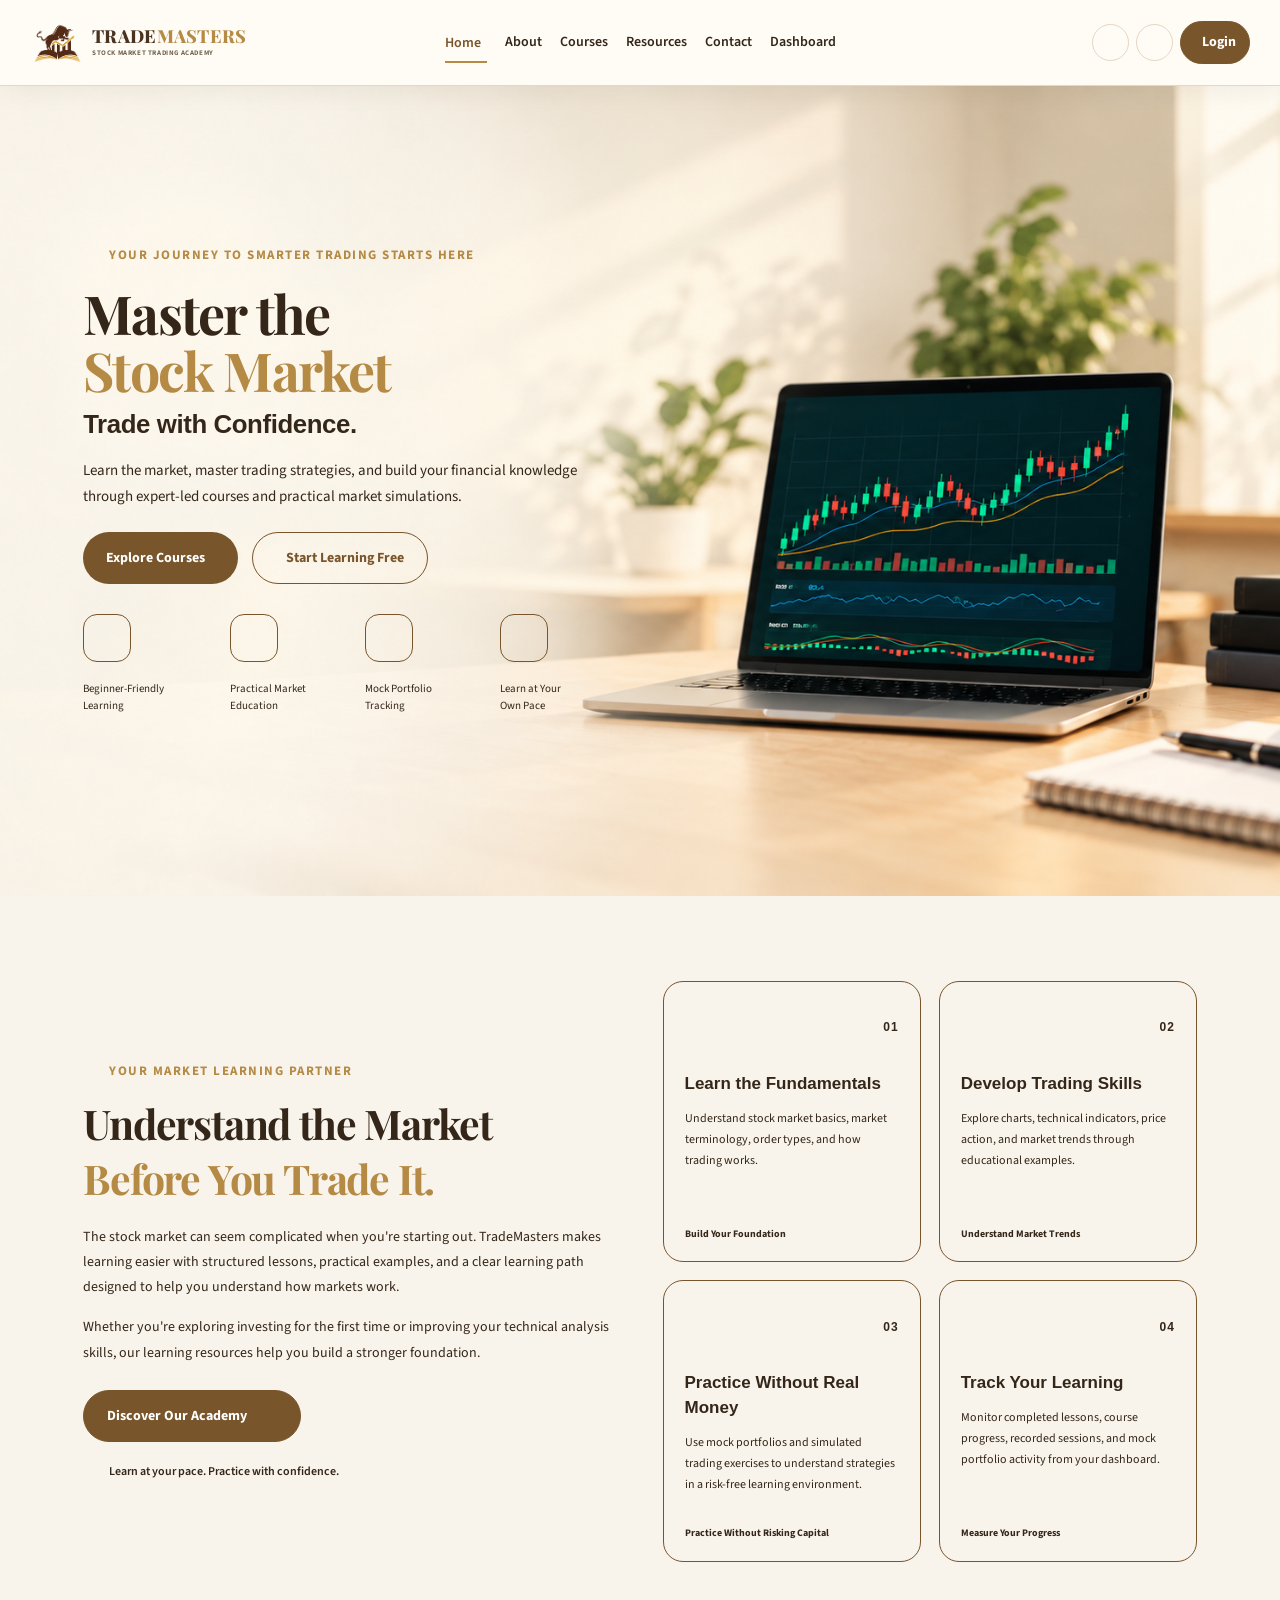
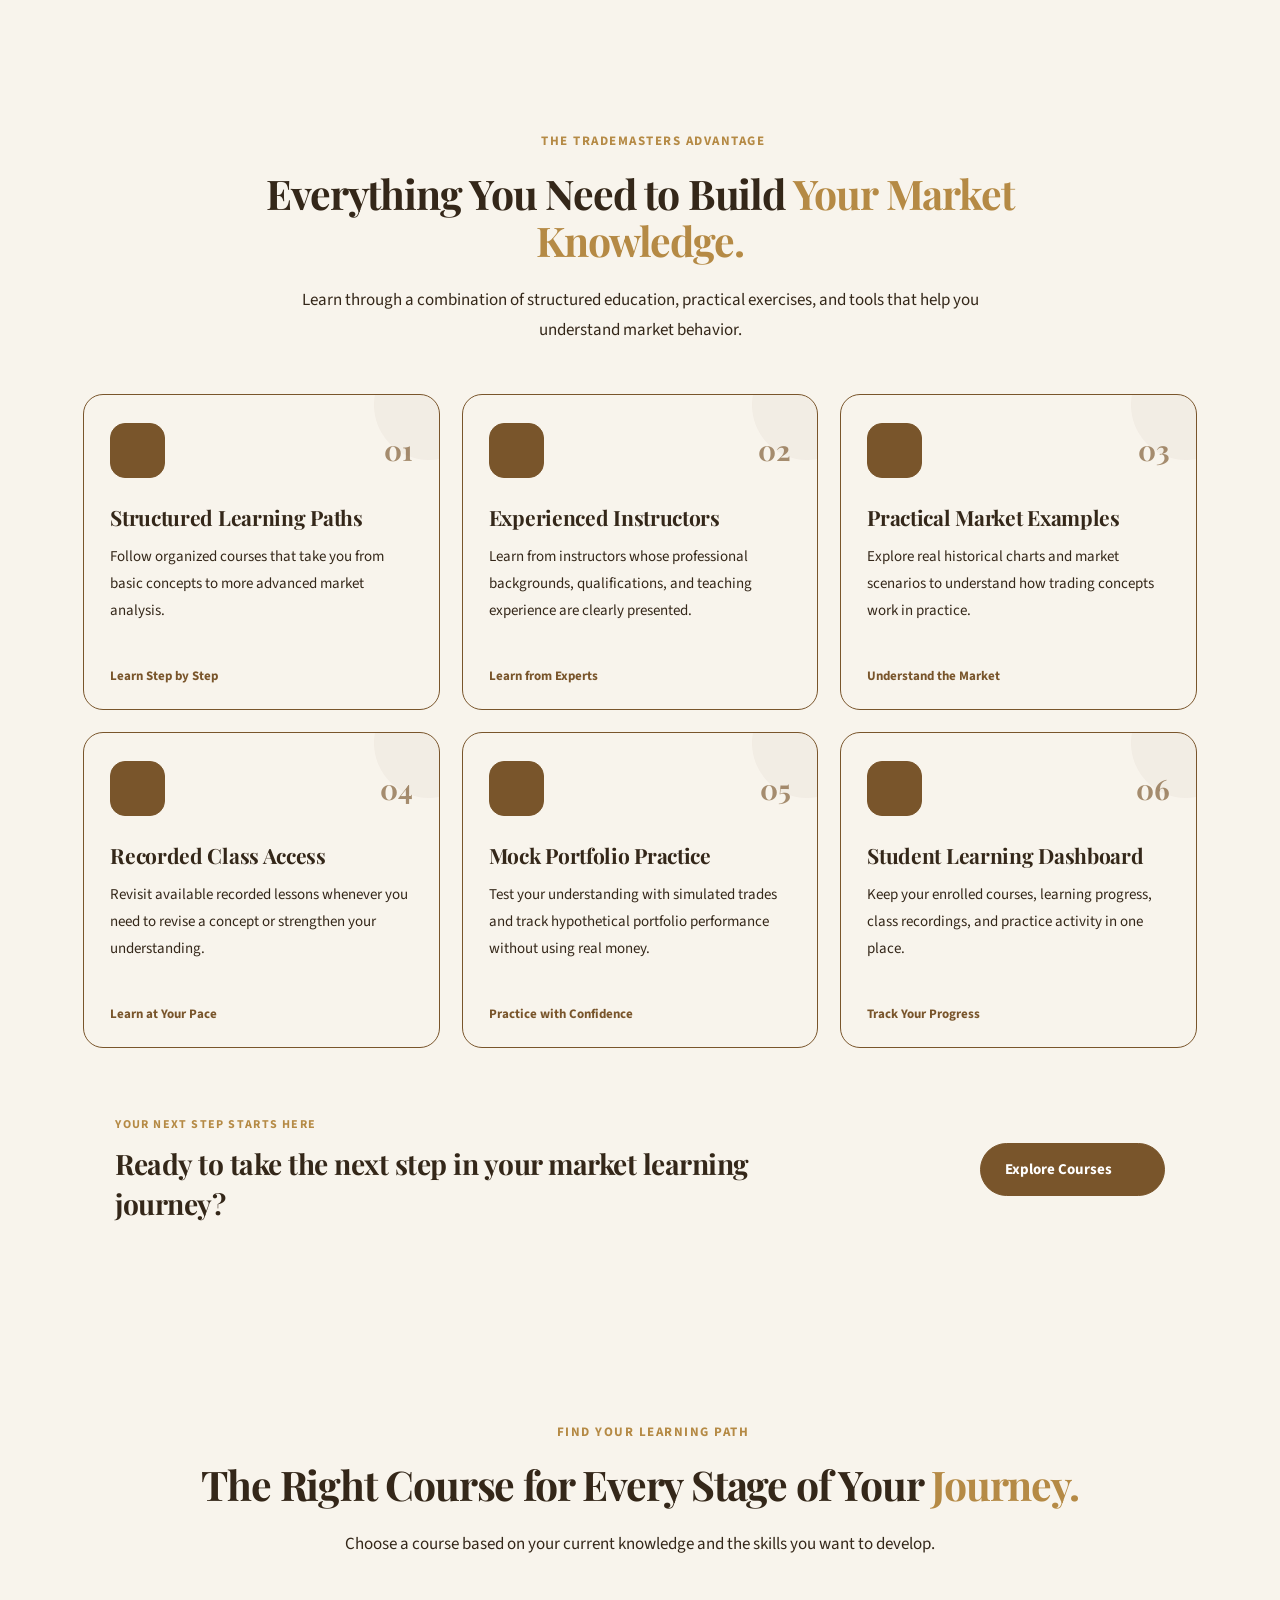
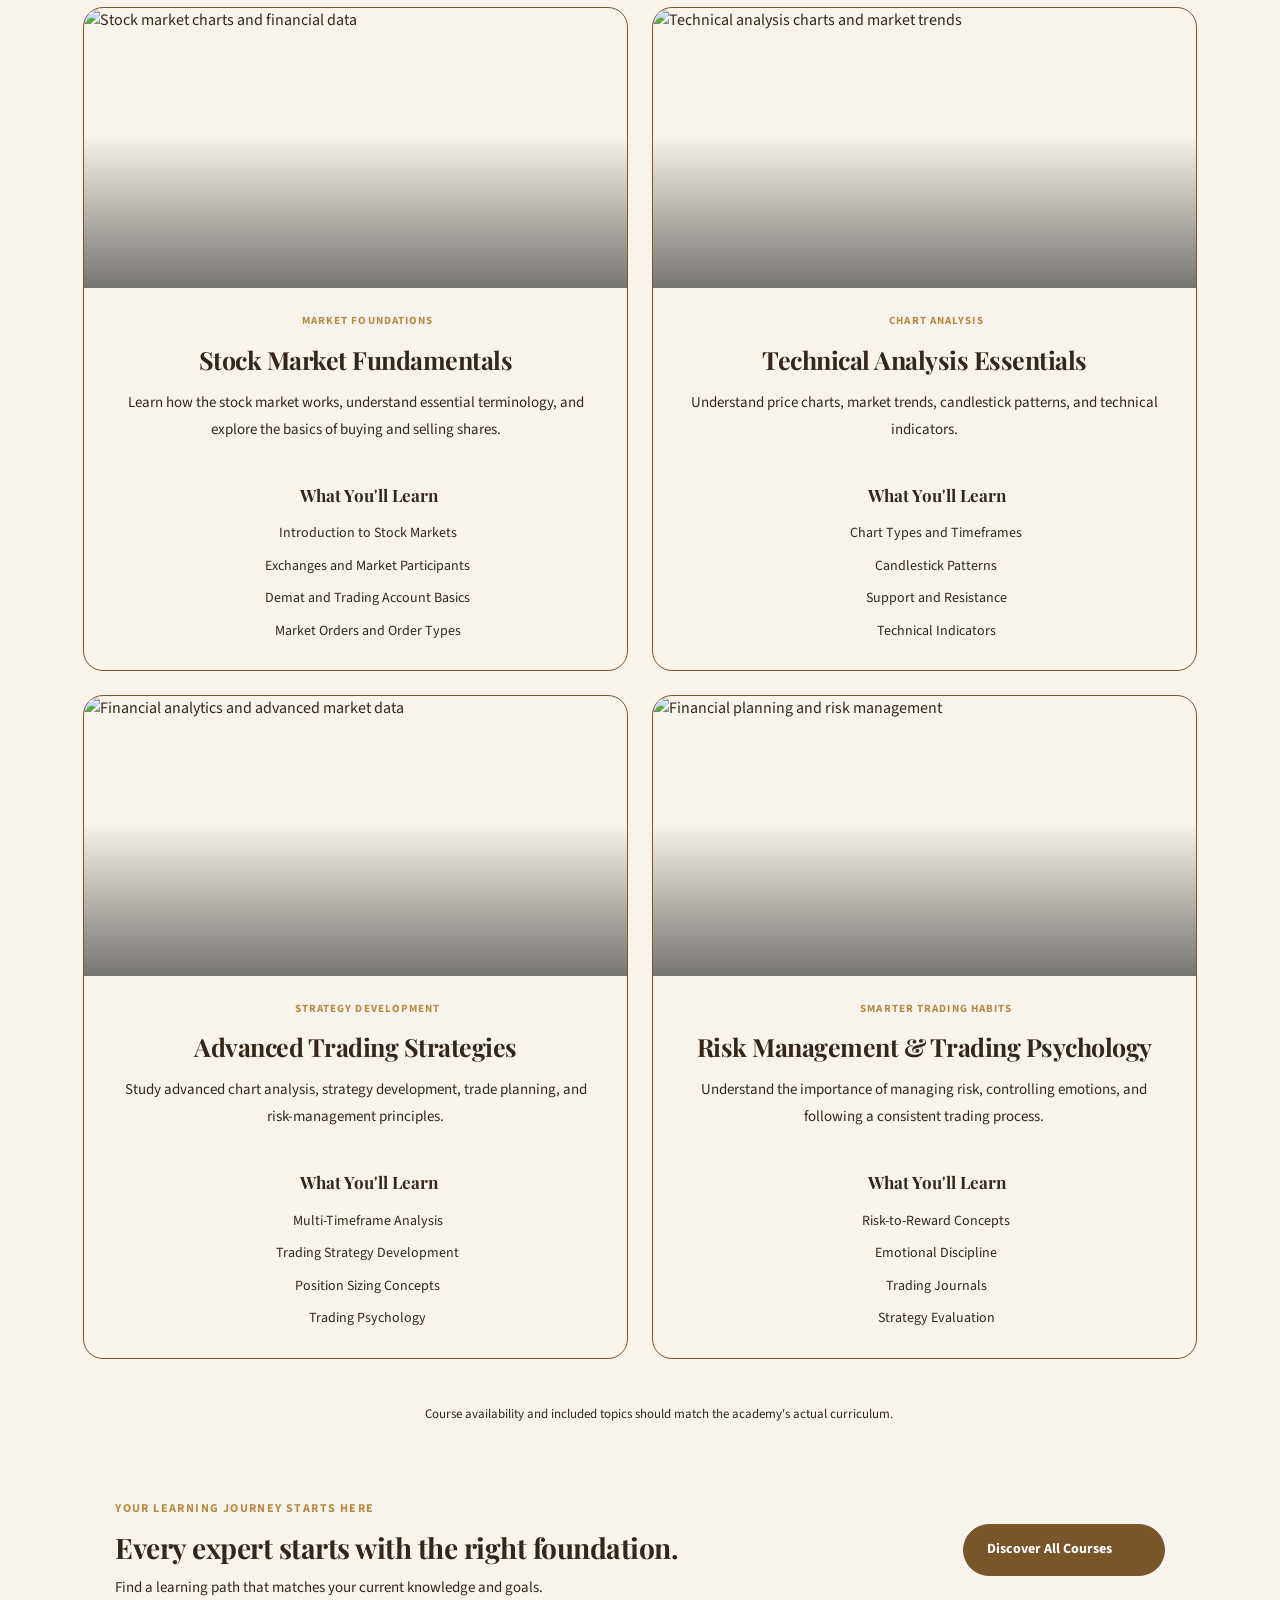
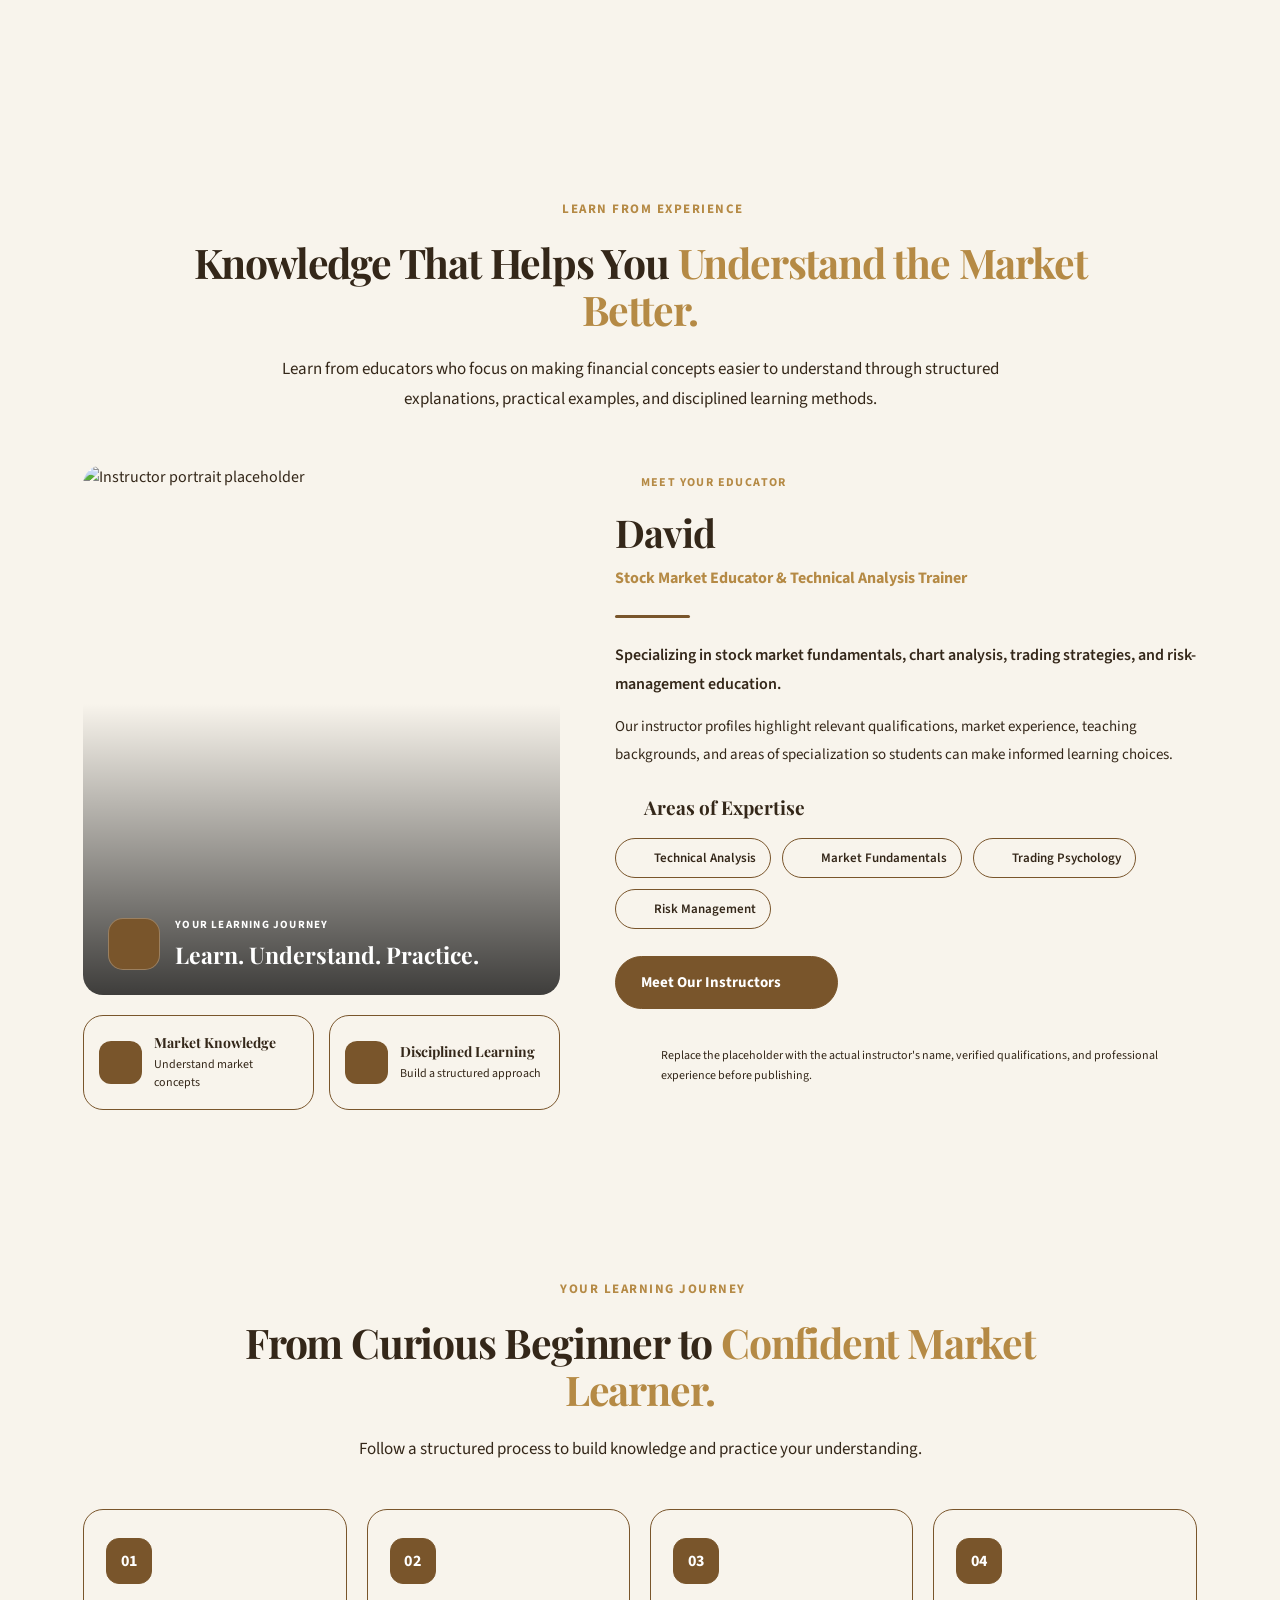
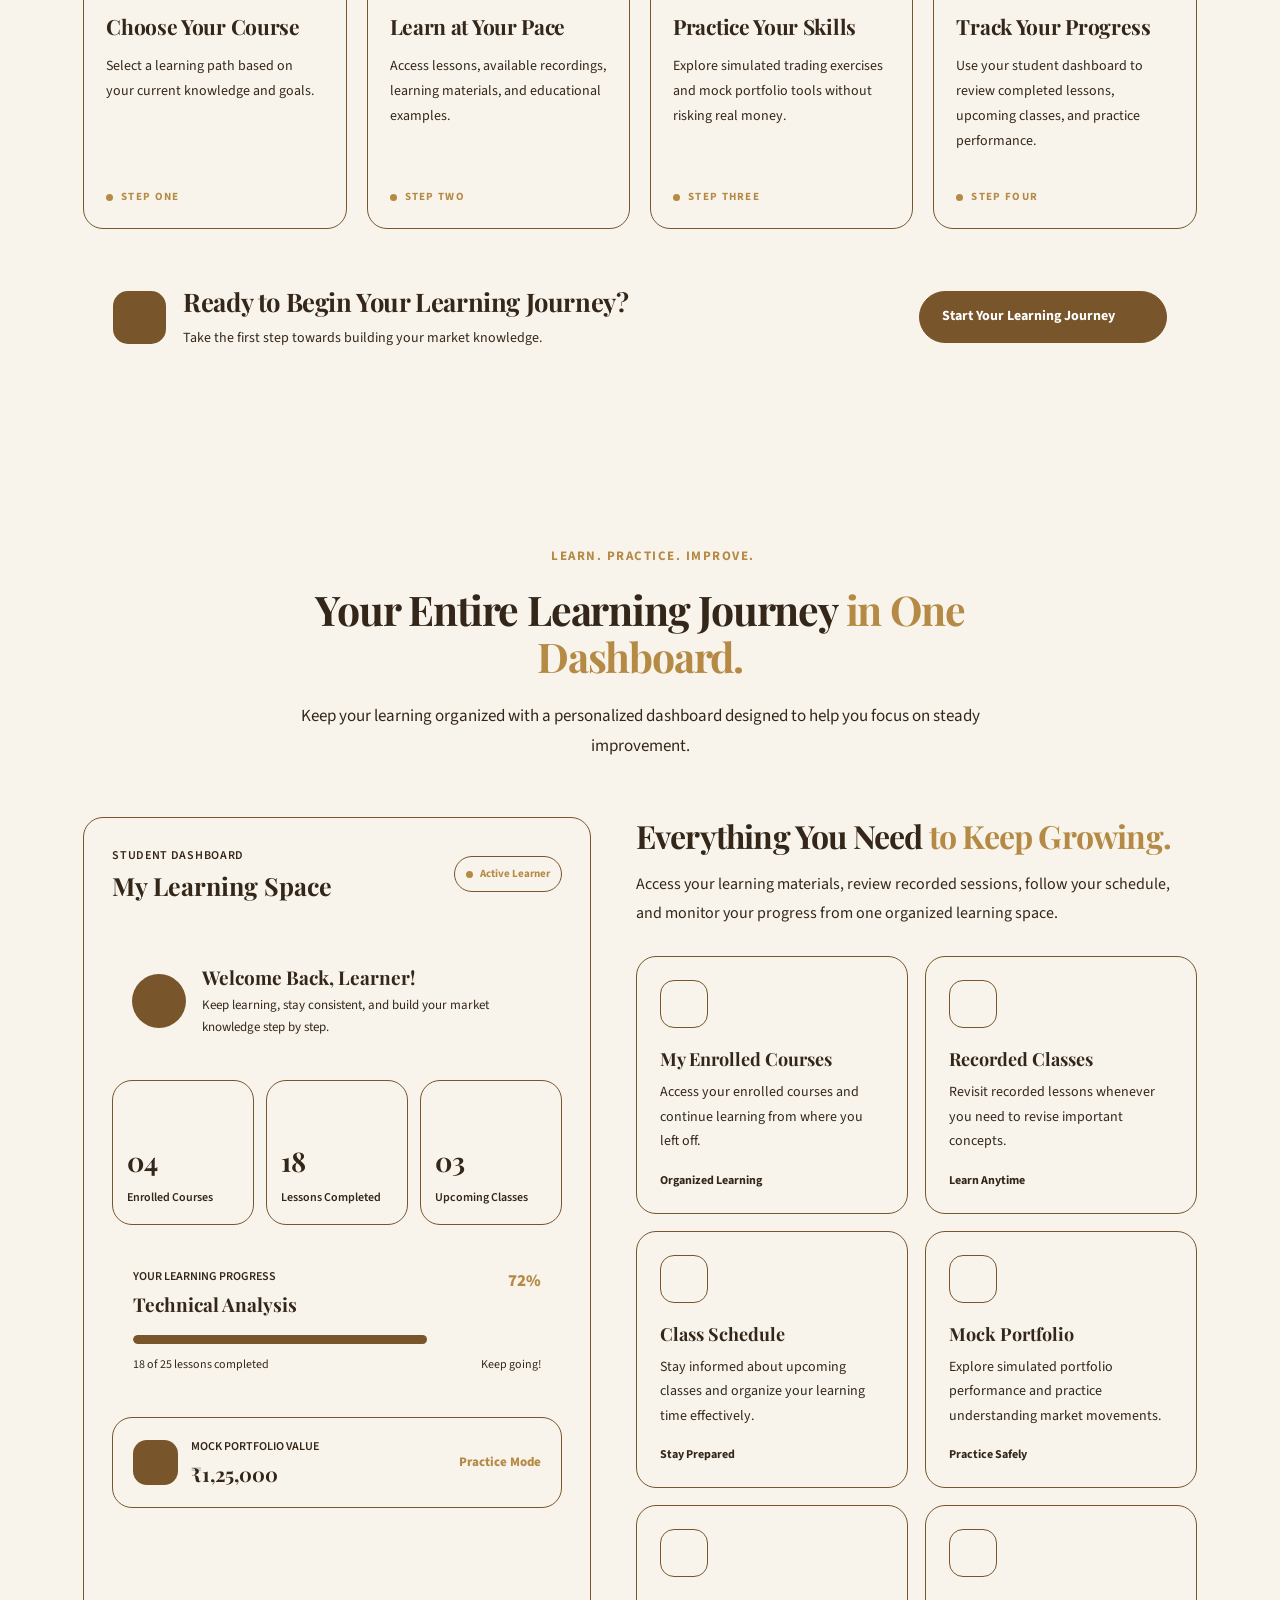
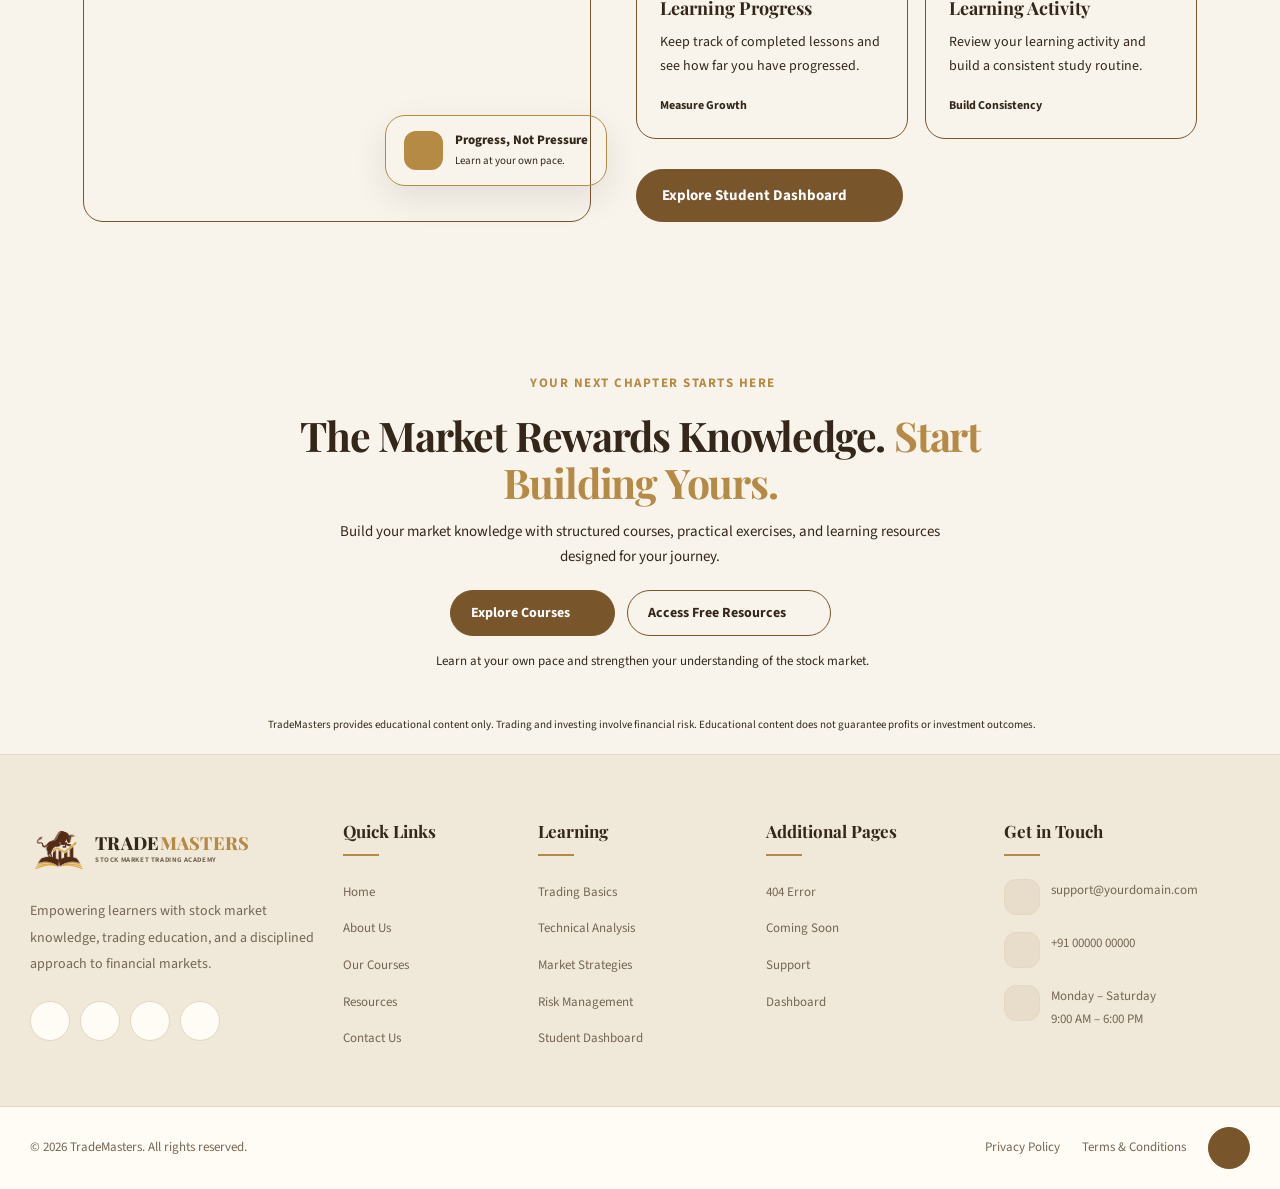
==== index.html @ 6b470a17 "first commit" ====
<!DOCTYPE html>
<html lang="en" dir="ltr" data-theme="light">

<head>
    <meta charset="UTF-8">
    <meta name="viewport" content="width=device-width, initial-scale=1.0">

    <title>TradeMasters | Stock Market Trading Academy</title>

    <meta name="description"
        content="TradeMasters Stock Market Trading Academy provides stock market education, trading courses, and learning resources.">

    <meta name="keywords"
        content="TradeMasters, stock market academy, trading courses, technical analysis, trading education">

    <meta name="author" content="TradeMasters">

    <link rel="preconnect" href="https://fonts.googleapis.com">
    <link rel="preconnect" href="https://fonts.gstatic.com" crossorigin>

    <link href="https://fonts.googleapis.com/css2?family=Playfair+Display:wght@400;500;600;700;800&display=swap"
        rel="stylesheet">

    <link href="https://fonts.googleapis.com/css2?family=Source+Sans+3:wght@400;500;600;700;800&display=swap"
        rel="stylesheet">

    <script src="https://unpkg.com/lucide@0.542.0/dist/umd/lucide.min.js" defer></script>

    <link rel="stylesheet" href="main.css">
    <link rel="stylesheet" href="index.css">
</head>

<body>

    <!-- =====================================================
         HEADER
    ====================================================== -->

    <header class="site-header" id="siteHeader">

        <div class="header-container">

            <!-- BRAND -->
            <a href="index.html" class="brand" aria-label="TradeMasters Home">

                <img src="logo_light.png" alt="TradeMasters Logo" class="brand-logo" id="brandLogo">

                <span class="brand-text">
                    <span class="brand-title">
                        <span class="brand-trade">TRADE</span><span class="brand-masters">MASTERS</span>
                    </span>

                    <span class="brand-subtitle">
                        STOCK MARKET TRADING ACADEMY
                    </span>
                </span>

            </a>


            <!-- CENTER NAVIGATION -->
            <div class="header-nav" id="mainNavigation">

                <nav class="navbar" aria-label="Main navigation">

                    <ul class="nav-list">

                        <!-- HOME DROPDOWN -->
                        <li class="nav-item dropdown">

                            <button class="nav-link dropdown-toggle" id="homeDropdownToggle" type="button"
                                aria-expanded="false" aria-controls="homeDropdownMenu">

                                <span>Home</span>
                                <i data-lucide="chevron-down"></i>

                            </button>

                            <ul class="dropdown-menu" id="homeDropdownMenu">

                                <li>
                                    <a href="index.html" class="dropdown-link">Home 1</a>
                                </li>

                                <li>
                                    <a href="home2.html" class="dropdown-link">Home 2</a>
                                </li>

                            </ul>

                        </li>


                        <!-- ABOUT -->
                        <li class="nav-item">
                            <a href="about.html" class="nav-link">About</a>
                        </li>


                        <!-- COURSES -->
                        <li class="nav-item">
                            <a href="courses.html" class="nav-link">Courses</a>
                        </li>


                        <!-- RESOURCES -->
                        <li class="nav-item">
                            <a href="resources.html" class="nav-link">Resources</a>
                        </li>


                        <!-- CONTACT -->
                        <li class="nav-item">
                            <a href="contact.html" class="nav-link">Contact</a>
                        </li>


                        <!-- DASHBOARD -->
                        <li class="nav-item">
                            <a href="dashboard.html" class="nav-link">Dashboard</a>
                        </li>

                    </ul>

                </nav>


                <!-- MOBILE LOGIN -->
                <a href="login.html" class="login-button mobile-login">

                    <i data-lucide="user-round"></i>
                    <span>Login</span>

                </a>

            </div>


            <!-- DESKTOP HEADER ACTIONS -->
            <div class="header-actions">

                <button type="button" class="icon-button js-rtl-toggle" aria-label="Switch text direction"
                    title="Switch text direction">

                    <i data-lucide="arrow-left-right"></i>

                </button>


                <button type="button" class="icon-button js-theme-toggle" aria-label="Switch to dark mode"
                    title="Toggle dark mode">

                    <i data-lucide="moon"></i>

                </button>


                <a href="login.html" class="login-button desktop-login">

                    <i data-lucide="user-round"></i>
                    <span>Login</span>

                </a>

            </div>


            <!-- MOBILE HEADER ACTIONS -->
            <div class="mobile-actions">

                <button type="button" class="icon-button js-rtl-toggle" aria-label="Switch text direction"
                    title="Switch text direction">

                    <i data-lucide="arrow-left-right"></i>

                </button>


                <button type="button" class="icon-button js-theme-toggle" aria-label="Switch to dark mode"
                    title="Toggle dark mode">

                    <i data-lucide="moon"></i>

                </button>


                <button class="mobile-menu-toggle" id="mobileMenuToggle" type="button"
                    aria-label="Open navigation menu" aria-expanded="false" aria-controls="mainNavigation">

                    <i data-lucide="menu"></i>

                </button>

            </div>

        </div>

    </header>



    <!-- =====================================================
         MAIN CONTENT
    ====================================================== -->

    <main class="page-content" id="mainContent">
        <section class="tm-home" id="home">
    <div class="tm-home-bg"></div>

    <div class="tm-home-container">

        <div class="tm-home-content">

            <div class="tm-home-badge">
                <i data-lucide="trending-up"></i>
                <span>Your Journey to Smarter Trading Starts Here</span>
            </div>

            <h1>
                Master the
                <span class="tm-heading-primary">Stock Market</span>
                <span class="tm-heading-secondary">Trade with Confidence.</span>
            </h1>

            <p class="tm-home-description">
                Learn the market, master trading strategies, and build your
                financial knowledge through expert-led courses and practical
                market simulations.
            </p>

            <div class="tm-home-buttons">
                <a href="courses.html" class="tm-btn tm-btn-primary">
                    Explore Courses
                    <i data-lucide="arrow-right"></i>
                </a>

                <a href="courses.html" class="tm-btn tm-btn-secondary">
                    <i data-lucide="circle-play"></i>
                    Start Learning Free
                </a>
            </div>

            <div class="tm-home-features">

                <div class="tm-feature">
                    <div class="tm-feature-icon">
                        <i data-lucide="graduation-cap"></i>
                    </div>
                    <span>Beginner-Friendly</span>
                    <small>Learning</small>
                </div>

                <div class="tm-feature">
                    <div class="tm-feature-icon">
                        <i data-lucide="chart-no-axes-column-increasing"></i>
                    </div>
                    <span>Practical Market</span>
                    <small>Education</small>
                </div>

                <div class="tm-feature">
                    <div class="tm-feature-icon">
                        <i data-lucide="wallet"></i>
                    </div>
                    <span>Mock Portfolio</span>
                    <small>Tracking</small>
                </div>

                <div class="tm-feature">
                    <div class="tm-feature-icon">
                        <i data-lucide="clock-3"></i>
                    </div>
                    <span>Learn at Your</span>
                    <small>Own Pace</small>
                </div>

            </div>
        </div>

        <div class="tm-home-visual" aria-hidden="true"></div>

    </div>
</section>

<!-- =====================================================
     SECTION 2 - ACADEMY INTRODUCTION
===================================================== -->

<section class="tm-academy" id="academy">

    <div class="tm-academy-container">

        <!-- LEFT CONTENT -->

        <div class="tm-academy-content">

            <div class="tm-academy-badge">
                <i data-lucide="graduation-cap"></i>
                <span>YOUR MARKET LEARNING PARTNER</span>
            </div>

            <h2 class="tm-academy-title">
                Understand the Market
                <span class="tm-academy-title-primary">
                    Before You Trade It.
                </span>
            </h2>

            <p class="tm-academy-description">
                The stock market can seem complicated when you're
                starting out. TradeMasters makes learning easier
                with structured lessons, practical examples, and
                a clear learning path designed to help you
                understand how markets work.
            </p>

            <p class="tm-academy-description tm-academy-description-secondary">
                Whether you're exploring investing for the first
                time or improving your technical analysis skills,
                our learning resources help you build a stronger
                foundation.
            </p>

            <a href="contact.html" class="tm-academy-button">
                <span>Discover Our Academy</span>
                <i data-lucide="arrow-up-right"></i>
            </a>

            <div class="tm-academy-note">
                <i data-lucide="shield-check"></i>
                <span>Learn at your pace. Practice with confidence.</span>
            </div>

        </div>


        <!-- RIGHT FEATURE CARDS -->

        <div class="tm-academy-features">

            <!-- CARD 1 -->

            <article class="tm-academy-card">

                <div class="tm-academy-card-top">

                    <div class="tm-academy-icon">
                        <i data-lucide="book-open"></i>
                    </div>

                    <span class="tm-academy-card-number">01</span>

                </div>

                <h3>Learn the Fundamentals</h3>

                <p>
                    Understand stock market basics, market terminology,
                    order types, and how trading works.
                </p>

                <div class="tm-academy-card-footer">
                    <span>Build Your Foundation</span>
                    <i data-lucide="arrow-up-right"></i>
                </div>

            </article>


            <!-- CARD 2 -->

            <article class="tm-academy-card">

                <div class="tm-academy-card-top">

                    <div class="tm-academy-icon">
                        <i data-lucide="chart-no-axes-combined"></i>
                    </div>

                    <span class="tm-academy-card-number">02</span>

                </div>

                <h3>Develop Trading Skills</h3>

                <p>
                    Explore charts, technical indicators, price action,
                    and market trends through educational examples.
                </p>

                <div class="tm-academy-card-footer">
                    <span>Understand Market Trends</span>
                    <i data-lucide="arrow-up-right"></i>
                </div>

            </article>


            <!-- CARD 3 -->

            <article class="tm-academy-card">

                <div class="tm-academy-card-top">

                    <div class="tm-academy-icon">
                        <i data-lucide="chart-no-axes-column-increasing"></i>
                    </div>

                    <span class="tm-academy-card-number">03</span>

                </div>

                <h3>Practice Without Real Money</h3>

                <p>
                    Use mock portfolios and simulated trading exercises
                    to understand strategies in a risk-free
                    learning environment.
                </p>

                <div class="tm-academy-card-footer">
                    <span>Practice Without Risking Capital</span>
                    <i data-lucide="arrow-up-right"></i>
                </div>

            </article>


            <!-- CARD 4 -->

            <article class="tm-academy-card">

                <div class="tm-academy-card-top">

                    <div class="tm-academy-icon">
                        <i data-lucide="chart-no-axes-column-increasing"></i>
                    </div>

                    <span class="tm-academy-card-number">04</span>

                </div>

                <h3>Track Your Learning</h3>

                <p>
                    Monitor completed lessons, course progress,
                    recorded sessions, and mock portfolio activity
                    from your dashboard.
                </p>

                <div class="tm-academy-card-footer">
                    <span>Measure Your Progress</span>
                    <i data-lucide="arrow-up-right"></i>
                </div>

            </article>

        </div>

    </div>

</section>

<!-- =====================================================
     TRADEMASTERS — SECTION 3: WHY CHOOSE US
===================================================== -->

<section class="tm-advantages" id="advantages">

    <div class="tm-advantages-container">

        <!-- Section Header -->
        <div class="tm-advantages-header tm-reveal">

            <div class="tm-advantages-label">
                <i data-lucide="sparkles"></i>
                <span>THE TRADEMASTERS ADVANTAGE</span>
            </div>

            <h2 class="tm-advantages-title">
                Everything You Need to Build
                
                <span class="tm-advantages-title-secondary">Your Market Knowledge.</span>
            </h2>

            <p class="tm-advantages-description">
                Learn through a combination of structured education,
                practical exercises, and tools that help you understand
                market behavior.
            </p>

        </div>


        <!-- Advantages Grid -->
        <div class="tm-advantages-grid">

            <!-- Card 1 -->
            <article class="tm-advantage-card tm-reveal">

                <div class="tm-advantage-card-top">

                    <div class="tm-advantage-icon">
                        <i data-lucide="book-open"></i>
                    </div>

                    <span class="tm-advantage-number">01</span>

                </div>

                <div class="tm-advantage-content">

                    <h3>Structured Learning Paths</h3>

                    <p>
                        Follow organized courses that take you from basic
                        concepts to more advanced market analysis.
                    </p>

                </div>

                <div class="tm-advantage-footer">
                    <span>Learn Step by Step</span>
                    <i data-lucide="arrow-up-right"></i>
                </div>

            </article>


            <!-- Card 2 -->
            <article class="tm-advantage-card tm-reveal">

                <div class="tm-advantage-card-top">

                    <div class="tm-advantage-icon">
                        <i data-lucide="graduation-cap"></i>
                    </div>

                    <span class="tm-advantage-number">02</span>

                </div>

                <div class="tm-advantage-content">

                    <h3>Experienced Instructors</h3>

                    <p>
                        Learn from instructors whose professional
                        backgrounds, qualifications, and teaching
                        experience are clearly presented.
                    </p>

                </div>

                <div class="tm-advantage-footer">
                    <span>Learn from Experts</span>
                    <i data-lucide="arrow-up-right"></i>
                </div>

            </article>


            <!-- Card 3 -->
            <article class="tm-advantage-card tm-reveal">

                <div class="tm-advantage-card-top">

                    <div class="tm-advantage-icon">
                        <i data-lucide="chart-no-axes-combined"></i>
                    </div>

                    <span class="tm-advantage-number">03</span>

                </div>

                <div class="tm-advantage-content">

                    <h3>Practical Market Examples</h3>

                    <p>
                        Explore real historical charts and market scenarios
                        to understand how trading concepts work in practice.
                    </p>

                </div>

                <div class="tm-advantage-footer">
                    <span>Understand the Market</span>
                    <i data-lucide="arrow-up-right"></i>
                </div>

            </article>


            <!-- Card 4 -->
            <article class="tm-advantage-card tm-reveal">

                <div class="tm-advantage-card-top">

                    <div class="tm-advantage-icon">
                        <i data-lucide="play-circle"></i>
                    </div>

                    <span class="tm-advantage-number">04</span>

                </div>

                <div class="tm-advantage-content">

                    <h3>Recorded Class Access</h3>

                    <p>
                        Revisit available recorded lessons whenever you
                        need to revise a concept or strengthen your
                        understanding.
                    </p>

                </div>

                <div class="tm-advantage-footer">
                    <span>Learn at Your Pace</span>
                    <i data-lucide="arrow-up-right"></i>
                </div>

            </article>


            <!-- Card 5 -->
            <article class="tm-advantage-card tm-reveal">

                <div class="tm-advantage-card-top">

                    <div class="tm-advantage-icon">
                        <i data-lucide="wallet"></i>
                    </div>

                    <span class="tm-advantage-number">05</span>

                </div>

                <div class="tm-advantage-content">

                    <h3>Mock Portfolio Practice</h3>

                    <p>
                        Test your understanding with simulated trades and
                        track hypothetical portfolio performance without
                        using real money.
                    </p>

                </div>

                <div class="tm-advantage-footer">
                    <span>Practice with Confidence</span>
                    <i data-lucide="arrow-up-right"></i>
                </div>

            </article>


            <!-- Card 6 -->
            <article class="tm-advantage-card tm-reveal">

                <div class="tm-advantage-card-top">

                    <div class="tm-advantage-icon">
                        <i data-lucide="layout-dashboard"></i>
                    </div>

                    <span class="tm-advantage-number">06</span>

                </div>

                <div class="tm-advantage-content">

                    <h3>Student Learning Dashboard</h3>

                    <p>
                        Keep your enrolled courses, learning progress,
                        class recordings, and practice activity in one place.
                    </p>

                </div>

                <div class="tm-advantage-footer">
                    <span>Track Your Progress</span>
                    <i data-lucide="arrow-up-right"></i>
                </div>

            </article>

        </div>


        <!-- Bottom CTA -->
        <div class="tm-advantages-cta tm-reveal">

            <div class="tm-advantages-cta-content">

                <span class="tm-advantages-cta-label">
                    YOUR NEXT STEP STARTS HERE
                </span>

                <h3>
                    Ready to take the next step in your market learning journey?
                </h3>

            </div>

            <a href="courses.html" class="tm-advantages-cta-button">
                Explore Courses
                <i data-lucide="arrow-up-right"></i>
            </a>

        </div>

    </div>

</section>

<!-- =====================================================
     TRADEMASTERS — SECTION 4: EXPLORE OUR COURSES
===================================================== -->
<!-- =====================================================
     TRADEMASTERS — SECTION 4: EXPLORE OUR COURSES
===================================================== -->

<section class="tm-courses" id="courses">

    <div class="tm-courses-container">

        <!-- SECTION HEADER -->
        <div class="tm-courses-header tm-course-reveal">

            <div class="tm-courses-label">
                <i data-lucide="graduation-cap"></i>
                <span>FIND YOUR LEARNING PATH</span>
            </div>

            <h2 class="tm-courses-title">
                The Right Course for Every Stage of Your
                <span class="tm-courses-title-highlight">Journey.</span>
            </h2>

            <p class="tm-courses-description">
                Choose a course based on your current knowledge and
                the skills you want to develop.
            </p>

        </div>


        <!-- COURSES GRID -->
        <div class="tm-courses-grid">

            <!-- COURSE 1 -->
            <article class="tm-course-card tm-course-reveal">

                <div class="tm-course-image">

                    <img
                        src="https://images.unsplash.com/photo-1611974789855-9c2a0a7236a3?auto=format&fit=crop&w=1000&q=85"
                        alt="Stock market charts and financial data"
                        loading="lazy"
                    >

                    
                </div>


                <div class="tm-course-body">

                    <div class="tm-course-category">
                        <i data-lucide="book-open"></i>
                        <span>MARKET FOUNDATIONS</span>
                    </div>

                    <h3>Stock Market Fundamentals</h3>

                    <p class="tm-course-description-text">
                        Learn how the stock market works, understand
                        essential terminology, and explore the basics
                        of buying and selling shares.
                    </p>


                    <div class="tm-course-topics">

                        <h4>
                            <i data-lucide="list-checks"></i>
                            What You'll Learn
                        </h4>

                        <ul>
                            <li>
                                <i data-lucide="check-circle-2"></i>
                                <span>Introduction to Stock Markets</span>
                            </li>

                            <li>
                                <i data-lucide="check-circle-2"></i>
                                <span>Exchanges and Market Participants</span>
                            </li>

                            <li>
                                <i data-lucide="check-circle-2"></i>
                                <span>Demat and Trading Account Basics</span>
                            </li>

                            <li>
                                <i data-lucide="check-circle-2"></i>
                                <span>Market Orders and Order Types</span>
                            </li>
                        </ul>

                    </div>

                </div>

            </article>


            <!-- COURSE 2 -->
            <article class="tm-course-card tm-course-reveal">

                <div class="tm-course-image">

                    <img
                        src="https://images.unsplash.com/photo-1642790106117-e829e14a795f?auto=format&fit=crop&w=1000&q=85"
                        alt="Technical analysis charts and market trends"
                        loading="lazy"
                    >

                    
                </div>


                <div class="tm-course-body">

                    <div class="tm-course-category">
                        <i data-lucide="chart-no-axes-combined"></i>
                        <span>CHART ANALYSIS</span>
                    </div>

                    <h3>Technical Analysis Essentials</h3>

                    <p class="tm-course-description-text">
                        Understand price charts, market trends,
                        candlestick patterns, and technical indicators.
                    </p>


                    <div class="tm-course-topics">

                        <h4>
                            <i data-lucide="list-checks"></i>
                            What You'll Learn
                        </h4>

                        <ul>
                            <li>
                                <i data-lucide="check-circle-2"></i>
                                <span>Chart Types and Timeframes</span>
                            </li>

                            <li>
                                <i data-lucide="check-circle-2"></i>
                                <span>Candlestick Patterns</span>
                            </li>

                            <li>
                                <i data-lucide="check-circle-2"></i>
                                <span>Support and Resistance</span>
                            </li>

                            <li>
                                <i data-lucide="check-circle-2"></i>
                                <span>Technical Indicators</span>
                            </li>
                        </ul>

                    </div>

                </div>

            </article>


            <!-- COURSE 3 -->
            <article class="tm-course-card tm-course-reveal">

                <div class="tm-course-image">

                    <img
                        src="https://images.unsplash.com/photo-1460925895917-afdab827c52f?auto=format&fit=crop&w=1000&q=85"
                        alt="Financial analytics and advanced market data"
                        loading="lazy"
                    >

                    

                </div>


                <div class="tm-course-body">

                    <div class="tm-course-category">
                        <i data-lucide="target"></i>
                        <span>STRATEGY DEVELOPMENT</span>
                    </div>

                    <h3>Advanced Trading Strategies</h3>

                    <p class="tm-course-description-text">
                        Study advanced chart analysis, strategy development,
                        trade planning, and risk-management principles.
                    </p>


                    <div class="tm-course-topics">

                        <h4>
                            <i data-lucide="list-checks"></i>
                            What You'll Learn
                        </h4>

                        <ul>
                            <li>
                                <i data-lucide="check-circle-2"></i>
                                <span>Multi-Timeframe Analysis</span>
                            </li>

                            <li>
                                <i data-lucide="check-circle-2"></i>
                                <span>Trading Strategy Development</span>
                            </li>

                            <li>
                                <i data-lucide="check-circle-2"></i>
                                <span>Position Sizing Concepts</span>
                            </li>

                            <li>
                                <i data-lucide="check-circle-2"></i>
                                <span>Trading Psychology</span>
                            </li>
                        </ul>

                    </div>

                </div>

            </article>


            <!-- COURSE 4 -->
            <article class="tm-course-card tm-course-reveal">

                <div class="tm-course-image">

                    <img
                        src="https://images.openai.com/static-rsc-4/rdffOXN9qtrwZVaQlYf1OHWxpDqFjI58HDVJXQpqrZMJYZKAIQT4is-a36btupcvwVYxyvZcxAc1HVOrDdBdFZCTmzUIAxofjBvQmB6bVvUh5xQvX8gMv5qQaExxgirsZMKuhNz8nKlW_3luVypTs9QxlLeTbP4Rl5YLBaE4eIcY6KDOPgmHdr4tmYEAn12N?purpose=fullsize"
                        alt="Financial planning and risk management"
                        loading="lazy"
                    >

                    

                </div>


                <div class="tm-course-body">

                    <div class="tm-course-category">
                        <i data-lucide="shield-check"></i>
                        <span>SMARTER TRADING HABITS</span>
                    </div>

                    <h3>Risk Management &amp; Trading Psychology</h3>

                    <p class="tm-course-description-text">
                        Understand the importance of managing risk,
                        controlling emotions, and following a consistent
                        trading process.
                    </p>


                    <div class="tm-course-topics">

                        <h4>
                            <i data-lucide="list-checks"></i>
                            What You'll Learn
                        </h4>

                        <ul>
                            <li>
                                <i data-lucide="check-circle-2"></i>
                                <span>Risk-to-Reward Concepts</span>
                            </li>

                            <li>
                                <i data-lucide="check-circle-2"></i>
                                <span>Emotional Discipline</span>
                            </li>

                            <li>
                                <i data-lucide="check-circle-2"></i>
                                <span>Trading Journals</span>
                            </li>

                            <li>
                                <i data-lucide="check-circle-2"></i>
                                <span>Strategy Evaluation</span>
                            </li>
                        </ul>

                    </div>

                </div>

            </article>

        </div>


        <!-- CURRICULUM NOTE -->
        <div class="tm-courses-note tm-course-reveal">

            <div class="tm-courses-note-icon">
                <i data-lucide="info"></i>
            </div>

            <p>
                Course availability and included topics should match
                the academy's actual curriculum.
            </p>

        </div>


        <!-- BOTTOM CTA -->
        <div class="tm-courses-cta tm-course-reveal">

            <div class="tm-courses-cta-content">

                <span class="tm-courses-cta-label">
                    YOUR LEARNING JOURNEY STARTS HERE
                </span>

                <h3>
                    Every expert starts with the right foundation.
                </h3>

                <p>
                    Find a learning path that matches your current
                    knowledge and goals.
                </p>

            </div>

            <a href="courses.html" class="tm-courses-cta-button">
                <span>Discover All Courses</span>
                <i data-lucide="arrow-right"></i>
            </a>

        </div>

    </div>

</section>

<!-- =====================================================
     TRADEMASTERS — SECTION 5: MEET YOUR INSTRUCTOR
===================================================== -->

<section class="tm-instructor" id="instructor">

    <div class="tm-instructor-container">

        <!-- SECTION HEADER -->
        <div class="tm-instructor-header tm-instructor-reveal">

            <div class="tm-instructor-label">
                <i data-lucide="graduation-cap"></i>
                <span>LEARN FROM EXPERIENCE</span>
            </div>

            <h2 class="tm-instructor-title">
                Knowledge That Helps You
                <span class="tm-instructor-title-highlight">
                    Understand the Market Better.
                </span>
            </h2>

            <p class="tm-instructor-description">
                Learn from educators who focus on making financial
                concepts easier to understand through structured
                explanations, practical examples, and disciplined
                learning methods.
            </p>

        </div>


        <!-- INSTRUCTOR CONTENT -->
        <div class="tm-instructor-layout">

            <!-- LEFT: INSTRUCTOR IMAGE -->
            <div class="tm-instructor-visual tm-instructor-reveal">

                <div class="tm-instructor-image-wrapper">

                    <img
                        src="https://images.unsplash.com/photo-1560250097-0b93528c311a?auto=format&fit=crop&w=1000&q=85"
                        alt="Instructor portrait placeholder"
                        class="tm-instructor-image"
                        loading="lazy"
                    >

                    <div class="tm-instructor-image-overlay"></div>

                    <div class="tm-instructor-image-caption">

                        <div class="tm-instructor-caption-icon">
                            <i data-lucide="book-open-check"></i>
                        </div>

                        <div>
                            <span>YOUR LEARNING JOURNEY</span>
                            <h3>Learn. Understand. Practice.</h3>
                        </div>

                    </div>

                </div>


                <!-- IMAGE BOTTOM HIGHLIGHTS -->
                <div class="tm-instructor-highlights">

                    <div class="tm-instructor-highlight">

                        <div class="tm-instructor-highlight-icon">
                            <i data-lucide="chart-no-axes-combined"></i>
                        </div>

                        <div>
                            <h4>Market Knowledge</h4>
                            <p>Understand market concepts</p>
                        </div>

                    </div>


                    <div class="tm-instructor-highlight">

                        <div class="tm-instructor-highlight-icon">
                            <i data-lucide="shield-check"></i>
                        </div>

                        <div>
                            <h4>Disciplined Learning</h4>
                            <p>Build a structured approach</p>
                        </div>

                    </div>

                </div>

            </div>


            <!-- RIGHT: INSTRUCTOR DETAILS -->
            <div class="tm-instructor-content tm-instructor-reveal">

                <div class="tm-instructor-content-label">
                    <i data-lucide="user-round"></i>
                    <span>MEET YOUR EDUCATOR</span>
                </div>


                <h3 class="tm-instructor-name">
                    David
                </h3>


                <p class="tm-instructor-role">
                    Stock Market Educator &amp; Technical Analysis Trainer
                </p>


                <div class="tm-instructor-divider"></div>


                <p class="tm-instructor-bio">
                    Specializing in stock market fundamentals, chart
                    analysis, trading strategies, and risk-management
                    education.
                </p>


                <p class="tm-instructor-details">
                    Our instructor profiles highlight relevant
                    qualifications, market experience, teaching
                    backgrounds, and areas of specialization so
                    students can make informed learning choices.
                </p>


                <!-- EXPERTISE -->
                <div class="tm-instructor-expertise">

                    <h4>
                        <i data-lucide="badge-check"></i>
                        Areas of Expertise
                    </h4>


                    <div class="tm-instructor-tags">

                        <span class="tm-instructor-tag">
                            <i data-lucide="chart-no-axes-combined"></i>
                            Technical Analysis
                        </span>

                        <span class="tm-instructor-tag">
                            <i data-lucide="book-open"></i>
                            Market Fundamentals
                        </span>

                        <span class="tm-instructor-tag">
                            <i data-lucide="brain"></i>
                            Trading Psychology
                        </span>

                        <span class="tm-instructor-tag">
                            <i data-lucide="shield-check"></i>
                            Risk Management
                        </span>

                    </div>

                </div>


                <!-- INSTRUCTOR CTA -->
                <a
                    href="contact.html"
                    class="tm-instructor-button"
                >

                    <span>Meet Our Instructors</span>

                    <i data-lucide="arrow-up-right"></i>

                </a>


                <!-- VERIFIED DETAILS NOTE -->
                <div class="tm-instructor-verification">

                    <i data-lucide="info"></i>

                    <p>
                        Replace the placeholder with the actual
                        instructor's name, verified qualifications,
                        and professional experience before publishing.
                    </p>

                </div>

            </div>

        </div>

    </div>

</section>

<!-- =====================================================
     TRADEMASTERS — SECTION 6: HOW IT WORKS
===================================================== -->

<section class="tm-how-it-works" id="how-it-works">

    <div class="tm-how-container">

        <!-- SECTION HEADER -->
        <div class="tm-how-header tm-how-reveal">

            <div class="tm-how-label">
                <i data-lucide="route"></i>
                <span>YOUR LEARNING JOURNEY</span>
            </div>

            <h2 class="tm-how-title">
                From Curious Beginner to
                <span class="tm-how-title-highlight">
                    Confident Market Learner.
                </span>
            </h2>

            <p class="tm-how-description">
                Follow a structured process to build knowledge
                and practice your understanding.
            </p>

        </div>


        <!-- HORIZONTAL STEPS -->
        <div class="tm-how-steps">


            <!-- STEP 1 -->
            <article class="tm-how-card tm-how-reveal">

                <div class="tm-how-card-top">

                    <span class="tm-how-number">01</span>

                    <div class="tm-how-icon">
                        <i data-lucide="book-open"></i>
                    </div>

                </div>

                <h3>Choose Your Course</h3>

                <p>
                    Select a learning path based on your current
                    knowledge and goals.
                </p>

                <span class="tm-how-step-label">
                    STEP ONE
                </span>

            </article>


            <!-- STEP 2 -->
            <article class="tm-how-card tm-how-reveal">

                <div class="tm-how-card-top">

                    <span class="tm-how-number">02</span>

                    <div class="tm-how-icon">
                        <i data-lucide="graduation-cap"></i>
                    </div>

                </div>

                <h3>Learn at Your Pace</h3>

                <p>
                    Access lessons, available recordings, learning
                    materials, and educational examples.
                </p>

                <span class="tm-how-step-label">
                    STEP TWO
                </span>

            </article>


            <!-- STEP 3 -->
            <article class="tm-how-card tm-how-reveal">

                <div class="tm-how-card-top">

                    <span class="tm-how-number">03</span>

                    <div class="tm-how-icon">
                        <i data-lucide="chart-no-axes-combined"></i>
                    </div>

                </div>

                <h3>Practice Your Skills</h3>

                <p>
                    Explore simulated trading exercises and mock
                    portfolio tools without risking real money.
                </p>

                <span class="tm-how-step-label">
                    STEP THREE
                </span>

            </article>


            <!-- STEP 4 -->
            <article class="tm-how-card tm-how-reveal">

                <div class="tm-how-card-top">

                    <span class="tm-how-number">04</span>

                    <div class="tm-how-icon">
                        <i data-lucide="chart-no-axes-column-increasing"></i>
                    </div>

                </div>

                <h3>Track Your Progress</h3>

                <p>
                    Use your student dashboard to review completed
                    lessons, upcoming classes, and practice performance.
                </p>

                <span class="tm-how-step-label">
                    STEP FOUR
                </span>

            </article>

        </div>


        <!-- BOTTOM CTA -->
        <div class="tm-how-cta tm-how-reveal">

            <div class="tm-how-cta-content">

                <div class="tm-how-cta-icon">
                    <i data-lucide="rocket"></i>
                </div>

                <div>
                    <h3>Ready to Begin Your Learning Journey?</h3>

                    <p>
                        Take the first step towards building your
                        market knowledge.
                    </p>
                </div>

            </div>

            <a href="courses.html" class="tm-how-button">

                <span>Start Your Learning Journey</span>

                <i data-lucide="arrow-right"></i>

            </a>

        </div>

    </div>

</section>

<!-- =====================================================
     SECTION 7 — STUDENT LEARNING EXPERIENCE
===================================================== -->

<section class="tm-learning-experience" id="student-experience">

    <!-- SECTION HEADER -->
    <div class="tm-learning-header">

        <div class="tm-learning-label">
            <i data-lucide="graduation-cap"></i>
            <span>LEARN. PRACTICE. IMPROVE.</span>
        </div>

        <h2>
            Your Entire Learning Journey
            <span>in One Dashboard.</span>
        </h2>

        <p>
            Keep your learning organized with a personalized dashboard
            designed to help you focus on steady improvement.
        </p>

    </div>


    <!-- MAIN LAYOUT -->
    <div class="tm-learning-layout">

        <!-- LEFT: DASHBOARD PREVIEW -->
        <div class="tm-learning-preview">

            <!-- Dashboard Header -->
            <div class="tm-preview-top">

                <div class="tm-preview-heading">
                    <span>STUDENT DASHBOARD</span>
                    <h3>My Learning Space</h3>
                </div>

                <div class="tm-preview-status">
                    <span class="tm-preview-status-dot"></span>
                    <span>Active Learner</span>
                </div>

            </div>


            <!-- Welcome Panel -->
            <div class="tm-preview-welcome">

                <div class="tm-preview-avatar">
                    <i data-lucide="user-round"></i>
                </div>

                <div class="tm-preview-welcome-content">
                    <h4>Welcome Back, Learner!</h4>
                    <p>
                        Keep learning, stay consistent, and build
                        your market knowledge step by step.
                    </p>
                </div>

            </div>


            <!-- Dashboard Statistics -->
            <div class="tm-preview-stats">

                <div class="tm-preview-stat">

                    <div class="tm-preview-stat-top">
                        <div class="tm-preview-stat-icon">
                            <i data-lucide="book-open"></i>
                        </div>
                    </div>

                    <div class="tm-preview-stat-number">04</div>

                    <div class="tm-preview-stat-label">
                        Enrolled Courses
                    </div>

                </div>


                <div class="tm-preview-stat">

                    <div class="tm-preview-stat-top">
                        <div class="tm-preview-stat-icon">
                            <i data-lucide="circle-check"></i>
                        </div>
                    </div>

                    <div class="tm-preview-stat-number">18</div>

                    <div class="tm-preview-stat-label">
                        Lessons Completed
                    </div>

                </div>


                <div class="tm-preview-stat">

                    <div class="tm-preview-stat-top">
                        <div class="tm-preview-stat-icon">
                            <i data-lucide="calendar-days"></i>
                        </div>
                    </div>

                    <div class="tm-preview-stat-number">03</div>

                    <div class="tm-preview-stat-label">
                        Upcoming Classes
                    </div>

                </div>

            </div>


            <!-- Course Progress -->
            <div class="tm-preview-progress">

                <div class="tm-progress-heading">

                    <div>
                        <span>YOUR LEARNING PROGRESS</span>
                        <h4>Technical Analysis</h4>
                    </div>

                    <span class="tm-progress-percentage">72%</span>

                </div>

                <div
                    class="tm-progress-track"
                    role="progressbar"
                    aria-label="Technical Analysis course progress"
                    aria-valuemin="0"
                    aria-valuemax="100"
                    aria-valuenow="72"
                >
                    <div class="tm-progress-fill"></div>
                </div>

                <div class="tm-progress-footer">
                    <span>18 of 25 lessons completed</span>
                    <span>Keep going!</span>
                </div>

            </div>


            <!-- Mock Portfolio -->
            <div class="tm-preview-portfolio">

                <div class="tm-portfolio-info">

                    <div class="tm-portfolio-icon">
                        <i data-lucide="chart-no-axes-combined"></i>
                    </div>

                    <div class="tm-portfolio-text">
                        <span>MOCK PORTFOLIO VALUE</span>
                        <h4>₹1,25,000</h4>
                    </div>

                </div>

                <div class="tm-portfolio-change">
                    <i data-lucide="trending-up"></i>
                    <span>Practice Mode</span>
                </div>

            </div>


            <!-- Floating Note -->
            <div class="tm-learning-floating-note">

                <div class="tm-learning-floating-icon">
                    <i data-lucide="target"></i>
                </div>

                <div class="tm-learning-floating-text">
                    <strong>Progress, Not Pressure</strong>
                    <span>Learn at your own pace.</span>
                </div>

            </div>

        </div>


        <!-- RIGHT: LEARNING FEATURES -->
        <div class="tm-learning-details">

            <div class="tm-learning-details-heading">

                <h3>
                    Everything You Need
                    <span>to Keep Growing.</span>
                </h3>

                <p>
                    Access your learning materials, review recorded
                    sessions, follow your schedule, and monitor your
                    progress from one organized learning space.
                </p>

            </div>


            <!-- FEATURE CARDS -->
            <div class="tm-learning-features">

                <!-- CARD 1 -->
                <article class="tm-learning-feature">

                    <div class="tm-feature-icon">
                        <i data-lucide="book-open"></i>
                    </div>

                    <div class="tm-feature-content">
                        <h4>My Enrolled Courses</h4>

                        <p>
                            Access your enrolled courses and continue
                            learning from where you left off.
                        </p>
                    </div>

                    <div class="tm-feature-footer">
                        <span>Organized Learning</span>
                        <i data-lucide="arrow-up-right"></i>
                    </div>

                </article>


                <!-- CARD 2 -->
                <article class="tm-learning-feature">

                    <div class="tm-feature-icon">
                        <i data-lucide="play-circle"></i>
                    </div>

                    <div class="tm-feature-content">
                        <h4>Recorded Classes</h4>

                        <p>
                            Revisit recorded lessons whenever you need
                            to revise important concepts.
                        </p>
                    </div>

                    <div class="tm-feature-footer">
                        <span>Learn Anytime</span>
                        <i data-lucide="arrow-up-right"></i>
                    </div>

                </article>


                <!-- CARD 3 -->
                <article class="tm-learning-feature">

                    <div class="tm-feature-icon">
                        <i data-lucide="calendar-clock"></i>
                    </div>

                    <div class="tm-feature-content">
                        <h4>Class Schedule</h4>

                        <p>
                            Stay informed about upcoming classes and
                            organize your learning time effectively.
                        </p>
                    </div>

                    <div class="tm-feature-footer">
                        <span>Stay Prepared</span>
                        <i data-lucide="arrow-up-right"></i>
                    </div>

                </article>


                <!-- CARD 4 -->
                <article class="tm-learning-feature">

                    <div class="tm-feature-icon">
                        <i data-lucide="chart-no-axes-combined"></i>
                    </div>

                    <div class="tm-feature-content">
                        <h4>Mock Portfolio</h4>

                        <p>
                            Explore simulated portfolio performance
                            and practice understanding market movements.
                        </p>
                    </div>

                    <div class="tm-feature-footer">
                        <span>Practice Safely</span>
                        <i data-lucide="arrow-up-right"></i>
                    </div>

                </article>


                <!-- CARD 5 -->
                <article class="tm-learning-feature">

                    <div class="tm-feature-icon">
                        <i data-lucide="chart-no-axes-column-increasing"></i>
                    </div>

                    <div class="tm-feature-content">
                        <h4>Learning Progress</h4>

                        <p>
                            Keep track of completed lessons and see
                            how far you have progressed.
                        </p>
                    </div>

                    <div class="tm-feature-footer">
                        <span>Measure Growth</span>
                        <i data-lucide="arrow-up-right"></i>
                    </div>

                </article>


                <!-- CARD 6 -->
                <article class="tm-learning-feature">

                    <div class="tm-feature-icon">
                        <i data-lucide="activity"></i>
                    </div>

                    <div class="tm-feature-content">
                        <h4>Learning Activity</h4>

                        <p>
                            Review your learning activity and build
                            a consistent study routine.
                        </p>
                    </div>

                    <div class="tm-feature-footer">
                        <span>Build Consistency</span>
                        <i data-lucide="arrow-up-right"></i>
                    </div>

                </article>

            </div>


            <!-- CTA -->
            <div class="tm-learning-cta">

                <a href="dashboard.html" class="tm-learning-btn">
                    <span>Explore Student Dashboard</span>
                    <i data-lucide="arrow-up-right"></i>
                </a>

            </div>

        </div>

    </div>

</section>

<!-- =========================================
     TRADEMASTERS — SECTION 8: FINAL CTA
========================================= -->

<section class="tm-final-cta" id="final-cta">

    <div class="tm-final-cta-container">

        <div class="tm-final-cta-content">

            <div class="tm-final-cta-label">
                <i data-lucide="graduation-cap"></i>
                <span>YOUR NEXT CHAPTER STARTS HERE</span>
            </div>

            <h2 class="tm-final-cta-heading">
                The Market Rewards Knowledge.
                <span>Start Building Yours.</span>
            </h2>

            <p class="tm-final-cta-description">
                Build your market knowledge with structured courses,
                practical exercises, and learning resources designed
                for your journey.
            </p>

            <div class="tm-final-cta-buttons">

                <a href="courses.html" class="tm-final-cta-primary">
                    Explore Courses
                    <i data-lucide="arrow-up-right"></i>
                </a>

                <a href="resources.html" class="tm-final-cta-secondary">
                    Access Free Resources
                    <i data-lucide="book-open"></i>
                </a>

            </div>

            <div class="tm-final-cta-note">
                <i data-lucide="check-circle-2"></i>
                <span>
                    Learn at your own pace and strengthen your understanding
                    of the stock market.
                </span>
            </div>

        </div>

    </div>

    <div class="tm-final-cta-disclaimer">
        <i data-lucide="info"></i>
        <p>
            TradeMasters provides educational content only. Trading and
            investing involve financial risk. Educational content does not
            guarantee profits or investment outcomes.
        </p>
    </div>

</section>
    </main>



    <!-- =====================================================
         FOOTER
    ====================================================== -->

    <footer class="site-footer">

        <div class="footer-main">

            <div class="footer-container">

                <!-- BRAND COLUMN -->
                <div class="footer-column footer-brand-column">

                    <a href="index.html" class="brand footer-brand">

                        <img src="./images/logo_light.png" alt="TradeMasters Logo" class="footer-brand-logo"
                            id="footerBrandLogo">

                        <span class="brand-text">

                            <span class="brand-title">
                                <span class="brand-trade">TRADE</span><span class="brand-masters">MASTERS</span>
                            </span>

                            <span class="brand-subtitle">
                                STOCK MARKET TRADING ACADEMY
                            </span>

                        </span>

                    </a>


                    <p class="footer-description">
                        Empowering learners with stock market knowledge,
                        trading education, and a disciplined approach
                        to financial markets.
                    </p>


                    <div class="social-links">

                        <a href="#" class="social-link" aria-label="Instagram" title="Instagram">
                            <i data-lucide="instagram"></i>
                        </a>

                        <a href="#" class="social-link" aria-label="LinkedIn" title="LinkedIn">
                            <i data-lucide="linkedin"></i>
                        </a>

                        <a href="#" class="social-link" aria-label="YouTube" title="YouTube">
                            <i data-lucide="youtube"></i>
                        </a>

                        <a href="#" class="social-link" aria-label="Facebook" title="Facebook">
                            <i data-lucide="facebook"></i>
                        </a>

                    </div>

                </div>


                <!-- QUICK LINKS -->
                <div class="footer-column">

                    <h3 class="footer-heading">Quick Links</h3>

                    <ul class="footer-links">

                        <li><a href="index.html">Home</a></li>
                        <li><a href="about.html">About Us</a></li>
                        <li><a href="courses.html">Our Courses</a></li>
                        <li><a href="resources.html">Resources</a></li>
                        <li><a href="contact.html">Contact Us</a></li>

                    </ul>

                </div>


                <!-- LEARNING -->
                <div class="footer-column">

                    <h3 class="footer-heading">Learning</h3>

                    <ul class="footer-links">

                        <li><a href="courses.html">Trading Basics</a></li>
                        <li><a href="courses.html">Technical Analysis</a></li>
                        <li><a href="courses.html">Market Strategies</a></li>
                        <li><a href="courses.html">Risk Management</a></li>
                        <li><a href="dashboard.html">Student Dashboard</a></li>

                    </ul>

                </div>


                <!-- ADDITIONAL PAGES -->
                <div class="footer-column">

                    <h3 class="footer-heading">Additional Pages</h3>

                    <ul class="footer-links">

                        <li><a href="error.html">404 Error</a></li>
                        <li><a href="soon.html">Coming Soon</a></li>
                        <li><a href="contact.html">Support</a></li>
                        <li><a href="dashboard.html">Dashboard</a></li>

                    </ul>

                </div>


                <!-- GET IN TOUCH -->
                <div class="footer-column footer-contact-column">

                    <h3 class="footer-heading">Get in Touch</h3>

                    <ul class="footer-contact-list">

                        <li>

                            <span class="footer-contact-icon">
                                <i data-lucide="mail"></i>
                            </span>

                            <a href="mailto:support@yourdomain.com">
                                support@yourdomain.com
                            </a>

                        </li>


                        <li>

                            <span class="footer-contact-icon">
                                <i data-lucide="phone"></i>
                            </span>

                            <a href="tel:+910000000000">
                                +91 00000 00000
                            </a>

                        </li>


                        <li>

                            <span class="footer-contact-icon">
                                <i data-lucide="clock"></i>
                            </span>

                            <span>
                                Monday – Saturday<br>
                                9:00 AM – 6:00 PM
                            </span>

                        </li>

                    </ul>

                </div>

            </div>

        </div>


        <!-- FOOTER BOTTOM -->
        <div class="footer-bottom">

            <div class="footer-container footer-bottom-container">

                <p class="copyright">
                    &copy; <span id="currentYear"></span>
                    TradeMasters. All rights reserved.
                </p>


                <div class="footer-bottom-actions">

                    <div class="legal-links">

                        <a href="policy.html">Privacy Policy</a>
                        <a href="conditions.html">Terms &amp; Conditions</a>

                    </div>


                    <button type="button" class="back-to-top" id="backToTop" aria-label="Go to top"
                        title="Go to top">

                        <i data-lucide="arrow-up"></i>

                    </button>

                </div>

            </div>

        </div>

    </footer>


    <script src="main.js"></script>
<script src="index.js"></script>
</body>

</html>
---- main.css ----
/* =========================================================
   TRADEMASTERS — GLOBAL VARIABLES
========================================================= */

:root {
    --font-heading: "Playfair Display", serif;
    --font-content: "Source Sans 3", sans-serif;

    --color-primary: #79552B;
    --color-primary-hover: #624321;

    --color-secondary: #B58A45;
    --color-secondary-hover: #9B7334;

    --color-accent: #D6B56D;

    --color-background: #F8F4EC;
    --color-surface: #FFFCF6;
    --color-surface-alt: #F0E8D9;

    --color-text: #342719;
    --color-text-muted: #756654;

    --color-heading: #49331F;

    --color-border: #E4D7C3;

    --color-header-background: #FFFCF6;
    --color-footer-background: #F0E8D9;

    --color-footer-text: #342719;
    --color-footer-muted: #756654;

    --color-icon-background: #E8DDCA;

    --color-white: #FFFFFF;
    --color-black: #000000;

    --shadow-header: 0 4px 24px rgba(60, 42, 20, 0.07);
    --shadow-card: 0 14px 38px rgba(60, 42, 20, 0.09);
    --shadow-dropdown: 0 14px 35px rgba(40, 28, 15, 0.14);

    --radius-sm: 6px;
    --radius-md: 12px;
    --radius-lg: 20px;
    --radius-xl: 28px;
    --radius-pill: 999px;

    --header-height: 86px;
    --container-width: 1400px;
    --container-padding: 42px;

    --transition-fast: 0.2s ease;
    --transition-normal: 0.3s ease;

    --z-header: 1000;
    --z-dropdown: 1100;
    --z-mobile-menu: 1200;
}


/* =========================================================
   DARK MODE VARIABLES
========================================================= */

body.dark-mode {
    --color-primary: #D8B779;
    --color-primary-hover: #E8CC96;

    --color-secondary: #E2B85D;
    --color-secondary-hover: #F0CB7D;

    --color-accent: #E8C97F;

    --color-background: #171511;
    --color-surface: #211D17;
    --color-surface-alt: #2A241C;

    --color-text: #F1E8D8;
    --color-text-muted: #C1B29A;

    --color-heading: #F5E7CD;

    --color-border: #40372A;

    --color-header-background: #1B1813;
    --color-footer-background: #211D17;

    --color-footer-text: #F1E8D8;
    --color-footer-muted: #C1B29A;

    --color-icon-background: #342B20;

    --shadow-header: 0 4px 24px rgba(0, 0, 0, 0.2);
    --shadow-card: 0 14px 38px rgba(0, 0, 0, 0.2);
    --shadow-dropdown: 0 14px 35px rgba(0, 0, 0, 0.35);
}


/* =========================================================
   RESET
========================================================= */

*,
*::before,
*::after {
    box-sizing: border-box;
    margin: 0;
    padding: 0;
}

html {
    scroll-behavior: smooth;
}

body {
    min-height: 100vh;
    padding-top: var(--header-height);
    font-family: var(--font-content);
    font-size: 16px;
    line-height: 1.6;
    color: var(--color-text);
    background-color: var(--color-background);
    transition:
        color var(--transition-normal),
        background-color var(--transition-normal);
}

body,
button,
input,
textarea,
select {
    font-family: var(--font-content);
}

button,
input,
textarea,
select {
    font-size: inherit;
}

button {
    color: inherit;
}

a {
    color: inherit;
    text-decoration: none;
}

ul,
ol {
    list-style: none;
}

img,
svg {
    display: block;
    max-width: 100%;
}

button,
a {
    -webkit-tap-highlight-color: transparent;
}

button:focus-visible,
a:focus-visible {
    outline: 2px solid var(--color-secondary);
    outline-offset: 4px;
}

::selection {
    color: var(--color-white);
    background-color: var(--color-primary);
}


/* =========================================================
   CONTAINERS
========================================================= */

.header-container,
.footer-container {
    width: 100%;
    max-width: var(--container-width);
    margin-inline: auto;
    padding-inline: var(--container-padding);
}


/* =========================================================
   FIXED HEADER
========================================================= */

.site-header {
    position: fixed;
    top: 0;
    right: 0;
    left: 0;
    z-index: var(--z-header);
    width: 100%;
    height: var(--header-height);
    background-color: var(--color-header-background);
    border-bottom: 1px solid var(--color-border);
    box-shadow: var(--shadow-header);
    transition:
        background-color var(--transition-normal),
        border-color var(--transition-normal),
        box-shadow var(--transition-normal);
}

.header-container {
    display: grid;
    grid-template-columns: 1fr auto 1fr;
    align-items: center;
    gap: 24px;
    height: 100%;
}


/* =========================================================
   BRAND
========================================================= */

.brand {
    display: inline-flex;
    align-items: center;
    justify-self: start;
    gap: 7px;
    min-width: 0;
    direction: ltr;
    text-align: left;
}

.brand-logo {
    width: 62px;
    height: 62px;
    flex-shrink: 0;
    object-fit: contain;
}

.brand-text {
    display: flex;
    flex-direction: column;
    justify-content: center;
    gap: 1px;
    min-width: 0;
}

.brand-title {
    display: block;
    font-family: var(--font-heading);
    font-size: 21px;
    font-weight: 800;
    line-height: 1.15;
    letter-spacing: 0.3px;
    white-space: nowrap;
}

.brand-trade {
    color: var(--color-heading);
}

.brand-masters {
    color: var(--color-secondary);
}

.brand-subtitle {
    display: block;
    color: var(--color-text-muted);
    font-size: 8px;
    font-weight: 700;
    line-height: 1.5;
    letter-spacing: 0.9px;
    white-space: nowrap;
}


/* =========================================================
   CENTER NAVIGATION
========================================================= */

.header-nav {
    display: flex;
    align-items: center;
    justify-content: center;
    min-width: 0;
}

.navbar {
    display: flex;
    align-items: center;
    justify-content: center;
    min-width: 0;
}

.nav-list {
    display: flex;
    align-items: center;
    justify-content: center;
    gap: 24px;
}

.nav-item {
    position: relative;
    display: flex;
    align-items: center;
}

.nav-link {
    position: relative;
    display: inline-flex;
    align-items: center;
    justify-content: center;
    gap: 6px;
    min-height: 46px;
    padding: 8px 0;
    border: none;
    background: transparent;
    color: var(--color-text);
    font-size: 15px;
    font-weight: 600;
    white-space: nowrap;
    cursor: pointer;
    transition: color var(--transition-fast);
}

.nav-link::after {
    position: absolute;
    right: 0;
    bottom: 3px;
    left: 0;
    height: 2px;
    background-color: var(--color-secondary);
    content: "";
    transform: scaleX(0);
    transform-origin: center;
    transition: transform var(--transition-fast);
}

.nav-link:hover,
.nav-link:focus-visible,
.nav-link.active {
    color: var(--color-primary);
}

.nav-link:hover::after,
.nav-link.active::after {
    transform: scaleX(1);
}

.nav-link svg {
    width: 15px;
    height: 15px;
    flex-shrink: 0;
}


/* =========================================================
   HOME DROPDOWN
========================================================= */

.dropdown {
    position: relative;
}

.dropdown-toggle {
    font-family: var(--font-content);
}

.dropdown-menu {
    position: absolute;
    top: calc(100% + 8px);
    left: 0;
    z-index: var(--z-dropdown);
    width: 190px;
    padding: 8px;
    border: 1px solid var(--color-border);
    border-radius: var(--radius-md);
    background-color: var(--color-surface);
    box-shadow: var(--shadow-dropdown);
    opacity: 0;
    visibility: hidden;
    pointer-events: none;
    transform: translateY(8px);
    transition:
        opacity var(--transition-fast),
        visibility var(--transition-fast),
        transform var(--transition-fast);
}

.dropdown-menu::before {
    position: absolute;
    top: -10px;
    right: 0;
    left: 0;
    height: 12px;
    content: "";
}

.dropdown.open .dropdown-menu,
.dropdown:hover .dropdown-menu,
.dropdown:focus-within .dropdown-menu {
    opacity: 1;
    visibility: visible;
    pointer-events: auto;
    transform: translateY(0);
}

.dropdown-link {
    display: flex;
    align-items: center;
    min-height: 42px;
    padding: 10px 13px;
    border-radius: var(--radius-sm);
    color: var(--color-text);
    font-size: 14px;
    font-weight: 600;
    transition:
        color var(--transition-fast),
        background-color var(--transition-fast);
}

.dropdown-link:hover,
.dropdown-link.active {
    color: var(--color-primary);
    background-color: var(--color-surface-alt);
}


/* =========================================================
   HEADER ACTIONS
========================================================= */

.header-actions {
    display: flex;
    align-items: center;
    justify-content: flex-end;
    gap: 9px;
    justify-self: end;
}

.mobile-actions {
    display: none;
    align-items: center;
    justify-content: flex-end;
    gap: 8px;
    justify-self: end;
}

.icon-button {
    display: inline-flex;
    align-items: center;
    justify-content: center;
    width: 40px;
    height: 40px;
    padding: 0;
    border: 1px solid var(--color-border);
    border-radius: var(--radius-pill);
    background-color: var(--color-surface);
    color: var(--color-text);
    cursor: pointer;
    transition:
        color var(--transition-fast),
        background-color var(--transition-fast),
        border-color var(--transition-fast),
        transform var(--transition-fast);
}

.icon-button:hover {
    color: var(--color-white);
    background-color: var(--color-primary);
    border-color: var(--color-primary);
    transform: translateY(-2px);
}

body.dark-mode .icon-button:hover {
    color: var(--color-background);
}

.icon-button svg {
    width: 18px;
    height: 18px;
    stroke-width: 2;
}


/* =========================================================
   LOGIN BUTTON
========================================================= */

.login-button {
    display: inline-flex;
    align-items: center;
    justify-content: center;
    gap: 8px;
    min-height: 42px;
    padding: 9px 17px;
    border: 1px solid var(--color-primary);
    border-radius: var(--radius-pill);
    background-color: var(--color-primary);
    color: var(--color-white);
    font-size: 14px;
    font-weight: 700;
    white-space: nowrap;
    transition:
        background-color var(--transition-fast),
        color var(--transition-fast),
        border-color var(--transition-fast),
        transform var(--transition-fast);
}

.login-button:hover {
    background-color: var(--color-secondary);
    border-color: var(--color-secondary);
    color: var(--color-white);
    transform: translateY(-2px);
}

body.dark-mode .login-button,
body.dark-mode .login-button:hover {
    color: var(--color-background);
}

.login-button svg {
    width: 17px;
    height: 17px;
}


/* Mobile login is hidden on desktop */
.mobile-login {
    display: none;
}


/* =========================================================
   MOBILE MENU BUTTON
========================================================= */

.mobile-menu-toggle {
    display: none;
    align-items: center;
    justify-content: center;
    width: 42px;
    height: 42px;
    border: 1px solid var(--color-border);
    border-radius: var(--radius-md);
    background-color: var(--color-surface);
    color: var(--color-text);
    cursor: pointer;
}

.mobile-menu-toggle svg {
    width: 22px;
    height: 22px;
}


/* =========================================================
   EMPTY MAIN CONTENT
========================================================= */

.page-content {
    min-height: 0;
}


/* =========================================================
   FOOTER
========================================================= */

.site-footer {
    background-color: var(--color-footer-background);
    color: var(--color-footer-text);
    border-top: 1px solid var(--color-border);
    transition:
        background-color var(--transition-normal),
        color var(--transition-normal);
}

.footer-main {
    padding-block: 65px 55px;
}

.footer-main .footer-container {
    display: grid;
    grid-template-columns:
        1.35fr
        0.8fr
        0.95fr
        1fr
        1.15fr;
    gap: 32px;
}

.footer-column {
    min-width: 0;
}

.footer-brand {
    margin-bottom: 20px;
}

.footer-brand-logo {
    width: 58px;
    height: 58px;
    flex-shrink: 0;
    object-fit: contain;
}

.footer-brand .brand-trade {
    color: var(--color-footer-text);
}

.footer-brand .brand-masters {
    color: var(--color-secondary);
}

.footer-brand .brand-subtitle {
    color: var(--color-footer-muted);
}

.footer-description {
    max-width: 330px;
    margin-bottom: 23px;
    color: var(--color-footer-muted);
    font-size: 14px;
    line-height: 1.9;
}

.social-links {
    display: flex;
    align-items: center;
    flex-wrap: wrap;
    gap: 10px;
}

.social-link {
    display: inline-flex;
    align-items: center;
    justify-content: center;
    width: 40px;
    height: 40px;
    border: 1px solid var(--color-border);
    border-radius: var(--radius-pill);
    background-color: var(--color-surface);
    color: var(--color-primary);
    transition:
        background-color var(--transition-fast),
        color var(--transition-fast),
        border-color var(--transition-fast),
        transform var(--transition-fast);
}

.social-link:hover {
    background-color: var(--color-primary);
    border-color: var(--color-primary);
    color: var(--color-white);
    transform: translateY(-3px);
}

body.dark-mode .social-link:hover {
    color: var(--color-background);
}

.social-link svg {
    display: block;
    width: 19px;
    height: 19px;
    stroke-width: 2;
}

.footer-heading {
    position: relative;
    margin-bottom: 23px;
    padding-bottom: 12px;
    color: var(--color-footer-text);
    font-family: var(--font-heading);
    font-size: 19px;
    font-weight: 700;
    line-height: 1.4;
}

.footer-heading::after {
    position: absolute;
    bottom: 0;
    left: 0;
    width: 36px;
    height: 2px;
    background-color: var(--color-secondary);
    content: "";
}

.footer-links {
    display: flex;
    flex-direction: column;
    gap: 11px;
}

.footer-links a {
    display: inline-flex;
    align-items: center;
    color: var(--color-footer-muted);
    font-size: 14px;
    line-height: 1.7;
    transition:
        color var(--transition-fast),
        transform var(--transition-fast);
}

.footer-links a:hover,
.footer-links a.active {
    color: var(--color-primary);
    transform: translateX(4px);
}

body.dark-mode .footer-links a:hover,
body.dark-mode .footer-links a.active {
    color: var(--color-secondary);
}

.footer-contact-list {
    display: flex;
    flex-direction: column;
    gap: 17px;
}

.footer-contact-list li {
    display: flex;
    align-items: flex-start;
    gap: 11px;
    color: var(--color-footer-muted);
    font-size: 14px;
    line-height: 1.8;
}

.footer-contact-icon {
    display: inline-flex;
    align-items: center;
    justify-content: center;
    width: 36px;
    height: 36px;
    flex-shrink: 0;
    border: 1px solid var(--color-border);
    border-radius: var(--radius-md);
    background-color: var(--color-icon-background);
    color: var(--color-primary);
}

.footer-contact-icon svg {
    width: 17px;
    height: 17px;
}

.footer-contact-list a {
    overflow-wrap: anywhere;
    transition: color var(--transition-fast);
}

.footer-contact-list a:hover {
    color: var(--color-primary);
}

body.dark-mode .footer-contact-list a:hover {
    color: var(--color-secondary);
}

.footer-bottom {
    padding-block: 20px;
    border-top: 1px solid var(--color-border);
    background-color: var(--color-surface);
}

.footer-bottom-container {
    display: flex;
    align-items: center;
    justify-content: space-between;
    gap: 22px;
}

.copyright {
    color: var(--color-footer-muted);
    font-size: 13px;
}

.footer-bottom-actions {
    display: flex;
    align-items: center;
    justify-content: flex-end;
    gap: 22px;
}

.legal-links {
    display: flex;
    align-items: center;
    justify-content: flex-end;
    flex-wrap: wrap;
    gap: 22px;
}

.legal-links a {
    color: var(--color-footer-muted);
    font-size: 13px;
    transition: color var(--transition-fast);
}

.legal-links a:hover {
    color: var(--color-primary);
}

body.dark-mode .legal-links a:hover {
    color: var(--color-secondary);
}

.back-to-top {
    display: inline-flex;
    align-items: center;
    justify-content: center;
    width: 42px;
    height: 42px;
    flex-shrink: 0;
    border: 1px solid var(--color-primary);
    border-radius: var(--radius-pill);
    background-color: var(--color-primary);
    color: var(--color-white);
    cursor: pointer;
    transition:
        background-color var(--transition-fast),
        border-color var(--transition-fast),
        color var(--transition-fast),
        transform var(--transition-fast);
}

.back-to-top:hover {
    background-color: var(--color-secondary);
    border-color: var(--color-secondary);
    color: var(--color-white);
    transform: translateY(-3px);
}

body.dark-mode .back-to-top,
body.dark-mode .back-to-top:hover {
    color: var(--color-background);
}

.back-to-top svg {
    width: 19px;
    height: 19px;
}


/* =========================================================
   RTL SUPPORT
========================================================= */

html[dir="rtl"] .dropdown-menu {
    right: 0;
    left: auto;
}

html[dir="rtl"] .footer-heading::after {
    right: 0;
    left: auto;
}

html[dir="rtl"] .footer-links a:hover,
html[dir="rtl"] .footer-links a.active {
    transform: translateX(-4px);
}

html[dir="rtl"] .footer-bottom-container {
    direction: rtl;
}

html[dir="rtl"] .footer-bottom-actions {
    direction: rtl;
}

.brand,
.brand-title,
.brand-subtitle {
    direction: ltr;
    text-align: left;
}


/* =========================================================
   RESPONSIVE — LARGE TABLET / SMALL DESKTOP
========================================================= */

@media screen and (max-width: 1350px) {
    :root {
        --container-padding: 30px;
    }

    .header-container {
        gap: 16px;
    }

    .brand-logo {
        width: 55px;
        height: 55px;
    }

    .brand-title {
        font-size: 18px;
    }

    .brand-subtitle {
        font-size: 7px;
        letter-spacing: 0.6px;
    }

    .nav-list {
        gap: 18px;
    }

    .nav-link {
        font-size: 14px;
    }

    .header-actions {
        gap: 7px;
    }

    .icon-button {
        width: 37px;
        height: 37px;
    }

    .login-button {
        padding-inline: 13px;
    }

    .footer-main .footer-container {
        gap: 24px;
    }

    .footer-heading {
        font-size: 17px;
    }

    .footer-links a,
    .footer-contact-list li {
        font-size: 13px;
    }
}


/* =========================================================
   RESPONSIVE — MOBILE NAVIGATION
========================================================= */

@media screen and (max-width: 1100px) {
    :root {
        --header-height: 78px;
    }

    .header-container {
        display: flex;
        align-items: center;
        justify-content: space-between;
        gap: 12px;
    }

    .brand {
        margin-right: auto;
    }


    /* Desktop actions hidden */
    .header-actions {
        display: none;
    }


    /* Mobile actions visible beside hamburger */
    .mobile-actions {
        display: flex;
        align-items: center;
        justify-content: flex-end;
        gap: 8px;
        flex-shrink: 0;
    }

    .mobile-menu-toggle {
        display: inline-flex;
        align-items: center;
        justify-content: center;
    }


    /* Mobile dropdown navigation */
    .header-nav {
        position: absolute;
        top: 100%;
        right: 0;
        left: 0;
        z-index: var(--z-mobile-menu);
        display: none;
        flex-direction: column;
        align-items: center;
        justify-content: flex-start;
        gap: 20px;
        width: 100%;
        max-height: calc(100vh - var(--header-height));
        padding: 22px var(--container-padding) 28px;
        overflow-y: auto;
        background-color: var(--color-header-background);
        border-bottom: 1px solid var(--color-border);
        box-shadow: var(--shadow-header);
    }

    .header-nav.mobile-open {
        display: flex;
    }

    .navbar {
        width: 100%;
        justify-content: center;
    }

    .nav-list {
        align-items: center;
        flex-direction: column;
        gap: 5px;
        width: 100%;
        max-width: 420px;
        margin-inline: auto;
    }

    .nav-item {
        display: flex;
        align-items: stretch;
        flex-direction: column;
        width: 100%;
    }

    .nav-link {
        justify-content: center;
        width: 100%;
        min-height: 45px;
        padding: 10px 0;
        font-size: 16px;
        text-align: center;
    }

    .nav-link::after {
        display: none;
    }

    .dropdown-toggle {
        justify-content: center;
    }

    .dropdown-menu {
        position: static;
        display: none;
        width: 100%;
        margin-top: 5px;
        padding: 6px;
        border-radius: var(--radius-md);
        box-shadow: none;
        opacity: 1;
        visibility: visible;
        pointer-events: auto;
        transform: none;
    }

    .dropdown.open .dropdown-menu {
        display: block;
    }

    .dropdown-link {
        justify-content: center;
        text-align: center;
    }


    /* Login inside opened mobile menu */
    .mobile-login {
        display: inline-flex;
        width: 100%;
        max-width: 420px;
        margin-inline: auto;
    }

    .footer-main .footer-container {
        grid-template-columns: repeat(3, minmax(0, 1fr));
        gap: 40px 28px;
    }

    .footer-brand-column {
        grid-column: span 3;
    }

    .footer-description {
        max-width: 480px;
    }
}


/* =========================================================
   RESPONSIVE — TABLET
========================================================= */

@media screen and (max-width: 800px) {
    :root {
        --container-padding: 26px;
    }

    .footer-main {
        padding-block: 55px 45px;
    }

    .footer-main .footer-container {
        grid-template-columns: repeat(2, minmax(0, 1fr));
        gap: 38px 28px;
    }

    .footer-brand-column {
        grid-column: span 2;
    }

    .footer-heading {
        font-size: 19px;
    }

    .footer-links a,
    .footer-contact-list li {
        font-size: 14px;
    }

    .footer-bottom-container {
        align-items: flex-start;
    }

    .footer-bottom-actions {
        gap: 15px;
    }

    .legal-links {
        gap: 15px;
    }
}


/* =========================================================
   RESPONSIVE — MOBILE
========================================================= */

@media screen and (max-width: 600px) {
    :root {
        --header-height: 72px;
        --container-padding: 20px;
    }

    .header-container {
        gap: 10px;
    }

    .brand {
        gap: 5px;
    }

    .brand-logo {
        width: 46px;
        height: 46px;
    }

    .brand-title {
        font-size: 16px;
        letter-spacing: 0;
    }

    .brand-subtitle {
        font-size: 6px;
        letter-spacing: 0.4px;
    }

    .mobile-actions {
        gap: 6px;
    }

    .icon-button,
    .mobile-menu-toggle {
        width: 39px;
        height: 39px;
    }

    .navbar {
        padding-inline: 0;
    }

    .footer-main {
        padding-block: 45px 38px;
    }

    .footer-main .footer-container {
        grid-template-columns: 1fr;
        gap: 32px;
    }

    .footer-brand-column {
        grid-column: auto;
    }

    .footer-brand-logo {
        width: 54px;
        height: 54px;
    }

    .footer-description {
        max-width: 100%;
        font-size: 14px;
    }

    .footer-heading {
        margin-bottom: 20px;
        font-size: 19px;
    }

    .footer-links {
        gap: 10px;
    }

    .footer-links a {
        font-size: 14px;
    }

    .footer-contact-list {
        gap: 15px;
    }

    .footer-bottom {
        padding-block: 20px;
    }

    .footer-bottom-container {
        align-items: flex-start;
        flex-direction: column;
        gap: 18px;
    }

    .copyright {
        width: 100%;
        font-size: 12px;
    }

    .footer-bottom-actions {
        align-items: center;
        justify-content: space-between;
        width: 100%;
        gap: 12px;
    }

    .legal-links {
        align-items: flex-start;
        justify-content: flex-start;
        flex-direction: column;
        gap: 8px;
    }

    .legal-links a {
        font-size: 12px;
    }

    .back-to-top {
        width: 40px;
        height: 40px;
    }
}


/* =========================================================
   RESPONSIVE — SMALL MOBILE
========================================================= */

@media screen and (max-width: 380px) {
    :root {
        --container-padding: 15px;
    }

    .brand-logo {
        width: 40px;
        height: 40px;
    }

    .brand-title {
        font-size: 14px;
    }

    .brand-subtitle {
        font-size: 5px;
        letter-spacing: 0.3px;
    }

    .icon-button,
    .mobile-menu-toggle {
        width: 36px;
        height: 36px;
    }

    .footer-bottom-actions {
        gap: 8px;
    }

    .legal-links a {
        font-size: 11px;
    }
}


/* =========================================================
   REDUCED MOTION
========================================================= */

@media (prefers-reduced-motion: reduce) {

    *,
    *::before,
    *::after {
        scroll-behavior: auto !important;
        animation-duration: 0.01ms !important;
        animation-iteration-count: 1 !important;
        transition-duration: 0.01ms !important;
    }
}
---- index.css ----
/* =====================================================
   TRADEMASTERS HOME
===================================================== */

.tm-home,
.tm-home * {
    box-sizing: border-box;
}

.tm-home {
    position: relative;
    isolation: isolate;
    width: 100%;
    height: 90vh;
    min-height: 580px;
    max-height: 900px;
    overflow: hidden;
    display: flex;
    align-items: center;
    padding: 30px 6.5%;
    background: var(--bg);
    color: var(--text);
}

/* =====================================================
   BACKGROUND IMAGE
===================================================== */

.tm-home-bg {
    position: absolute;
    inset: 0;
    z-index: 0;
    background-image: url("home1bg.png");
    background-position: center;
    background-size: cover;
    background-repeat: no-repeat;
}

/* LIGHT MODE OVERLAY */

.tm-home-bg::after {
    content: "";
    position: absolute;
    inset: 0;
    background: linear-gradient(
        90deg,
        color-mix(in srgb, var(--bg) 97%, transparent) 0%,
        color-mix(in srgb, var(--bg) 93%, transparent) 30%,
        color-mix(in srgb, var(--bg) 78%, transparent) 52%,
        color-mix(in srgb, var(--bg) 38%, transparent) 76%,
        transparent 100%
    );
}

/* DARK MODE OVERLAY */

body.dark-mode .tm-home-bg::after {
    background: linear-gradient(
        90deg,
        rgba(10, 15, 24, 0.98) 0%,
        rgba(10, 15, 24, 0.94) 28%,
        rgba(10, 15, 24, 0.84) 48%,
        rgba(10, 15, 24, 0.58) 68%,
        rgba(10, 15, 24, 0.18) 88%,
        rgba(10, 15, 24, 0.08) 100%
    );
}

/* =====================================================
   MAIN CONTAINER
===================================================== */

.tm-home-container {
    position: relative;
    z-index: 1;
    width: 100%;
    max-width: 1500px;
    margin: -22px auto 0;
    display: grid;
    grid-template-columns: 1fr 1fr;
    align-items: center;
    gap: 35px;

    /* Keep the original column positions in RTL */
    direction: ltr;
}

/* =====================================================
   LEFT CONTENT
===================================================== */

.tm-home-content {
    position: relative;
    z-index: 1;
    min-width: 0;
    text-align: left;
}
.tm-home-badge {
    display: inline-flex;
    align-items: center;
    gap: 9px;

    width: fit-content;
    max-width: 100%;
    margin-bottom: 20px;
    padding: 0;

    background: transparent;
    border: none;
    border-radius: 0;

    color: var(--color-secondary);
    font-family: var(--content-font, "Source Sans 3", sans-serif);
    font-size: 13px;
    font-weight: 700;
    letter-spacing: 1.5px;
    line-height: 1.4;
    text-transform: uppercase;
}

.tm-home-badge svg,
.tm-home-badge i {
    width: 17px;
    height: 17px;
    flex-shrink: 0;

    color: var(--color-secondary);
    stroke-width: 2;
}


/* =====================================================
   HEADINGS
===================================================== */

.tm-home h1 {
    margin: 0 0 16px;
    color: var(--text-heading, var(--text));
    font-family: "Playfair Display", Georgia, serif;
    font-size: clamp(46px, 4.2vw, 70px);
    font-weight: 700;
    line-height: 1.06;
    letter-spacing: -1.8px;
}

.tm-home h1 span {
    display: block;
}

.tm-home h1 .tm-heading-primary {
    color: var(--color-secondary);
}

.tm-home h1 .tm-heading-secondary {
    margin-top: 8px;
    color: var(--secondary);
    font-family: var(--font-family, sans-serif);
    font-size: 0.48em;
    font-weight: 700;
    line-height: 1.4;
    letter-spacing: -0.4px;
}

/* =====================================================
   DESCRIPTION
===================================================== */

.tm-home-description {
    max-width: 530px;
    margin: 0 0 23px;
    color: var(--text-muted);
    font-size: 15px;
    line-height: 1.7;
}

/* =====================================================
   BUTTONS
===================================================== */

.tm-home-buttons {
    display: flex;
    flex-wrap: wrap;
    align-items: center;
    gap: 14px;
    margin-bottom: 30px;
}

.tm-btn {
    min-height: 52px;
    padding: 0 23px;
    display: inline-flex;
    align-items: center;
    justify-content: center;
    gap: 10px;
    border: 1px solid var(--primary);
    border-radius: var(--radius-pill);
    font-size: 14px;
    font-weight: 700;
    text-decoration: none;
    transition:
        background 0.25s ease,
        color 0.25s ease,
        border-color 0.25s ease,
        transform 0.25s ease;
}

.tm-btn svg {
    width: 18px;
    height: 18px;
    flex-shrink: 0;
}

/* PRIMARY BUTTON */

.tm-btn-primary {
    background: var(--color-primary);
    border-color: var(--color-primary);
    color: #fff;
}

.tm-btn-primary:hover {
    background: var(--color-secondary);
    border-color: var(--color-secondary);
    color: #fff;
    transform: translateY(-2px);
}

/* SECONDARY BUTTON */

.tm-btn-secondary {
    background: transparent;
    border: 1px solid var(--color-primary);
    border-radius: var(--radius-pill);
    color: var(--color-primary);
    transition: all 0.3s ease;
}

.tm-btn-secondary:hover {
    background: var(--color-secondary);
    border-color: var(--color-secondary);
    color: #fff;
    transform: translateY(-2px);
}

/* =====================================================
   FEATURES
===================================================== */

.tm-home-features {
    display: grid;
    grid-template-columns: repeat(4, minmax(0, 1fr));
    max-width: 650px;
}

.tm-feature {
    position: relative;
    min-width: 0;
    padding: 0 12px;
    display: flex;
    flex-direction: column;
    align-items: flex-start;
    text-align: left;
}

.tm-feature:first-child {
    padding-inline-start: 0;
}

.tm-feature:last-child {
    padding-inline-end: 0;
}

.tm-feature:not(:last-child)::after {
    content: "";
    position: absolute;
    top: 5px;
    bottom: 0;
    inset-inline-end: 0;
    width: 1px;
    background: var(--border);
}

.tm-feature-icon {
    width: 44px;
    height: 44px;
    margin-bottom: 8px;
    display: flex;
    align-items: center;
    justify-content: center;
    border-radius: var(--radius-pill);
    background: color-mix(in srgb, var(--primary) 12%, var(--bg));
    color: var(--primary);
}

.tm-feature-icon svg {
    width: 22px;
    height: 22px;
}

.tm-feature span,
.tm-feature small {
    color: var(--text);
    font-size: 11px;
    line-height: 1.5;
}

.tm-feature small {
    color: var(--text-muted);
}

/* =====================================================
   RIGHT SIDE VISUAL
===================================================== */

.tm-home-visual {
    min-width: 0;
    width: 100%;
    min-height: 400px;
    direction: ltr;
}

/* =====================================================
   RTL SUPPORT
   Keep content on the left side.
   Change text alignment only.
===================================================== */

html[dir="rtl"] .tm-home-container {
    direction: ltr;
}

html[dir="rtl"] .tm-home-content {
    direction: rtl;
    text-align: right;
}

html[dir="rtl"] .tm-home-badge {
    direction: rtl;
}

html[dir="rtl"] .tm-home h1 {
    direction: rtl;
    text-align: right;
}

html[dir="rtl"] .tm-home-description {
    direction: rtl;
    text-align: right;
}

html[dir="rtl"] .tm-home-buttons {
    direction: rtl;
    justify-content: flex-start;
}

html[dir="rtl"] .tm-home-features {
    direction: rtl;
}

html[dir="rtl"] .tm-feature {
    direction: rtl;
    align-items: flex-start;
    text-align: right;
}

html[dir="rtl"] .tm-home-visual {
    direction: ltr;
}

/* =====================================================
   TRADEMASTERS SECTION 2
   ACADEMY INTRODUCTION
===================================================== */

.tm-academy,
.tm-academy * {
    box-sizing: border-box;
}

.tm-academy {
    position: relative;
    isolation: isolate;
    width: 100%;
    padding: 85px 6.5%;
    overflow: hidden;

    background: var(--bg);
    color: var(--text);
}


/* =====================================================
   MAIN CONTAINER
===================================================== */

.tm-academy-container {
    width: 100%;
    max-width: 1500px;
    margin: 0 auto;

    display: grid;
    grid-template-columns: minmax(0, 1fr) minmax(0, 1fr);
    align-items: stretch;
    gap: 45px;

    direction: ltr;
}


/* =====================================================
   LEFT CONTENT
===================================================== */

.tm-academy-content {
    min-width: 0;

    display: flex;
    flex-direction: column;
    align-items: flex-start;
    justify-content: center;

    text-align: left;
}


/* =====================================================
   SECTION BADGE
===================================================== */
.tm-academy-badge {
   display: inline-flex;
    align-items: center;
    gap: 9px;

    width: fit-content;
    max-width: 100%;
    margin-bottom: 20px;
    padding: 0;

    background: transparent;
    border: none;
    border-radius: 0;

    color: var(--color-secondary);
    font-family: var(--content-font, "Source Sans 3", sans-serif);
    font-size: 13px;
    font-weight: 700;
    letter-spacing: 1.5px;
    line-height: 1.4;
    text-transform: uppercase;
}

.tm-academy-badge svg,
.tm-academy-badge i {
    width: 17px;
    height: 17px;
    flex-shrink: 0;

    color: var(--color-secondary);
    stroke-width: 2;
}


/* =====================================================
   SECTION HEADING
   SAME FONT FAMILY FOR ENTIRE HEADING
===================================================== */

.tm-academy-title {
    width: 100%;
    margin: 0 0 22px;

    color: var(--text-heading, var(--text));

    font-family: "Playfair Display", Georgia, serif;
    font-size: clamp(36px, 3.2vw, 52px);
    font-weight: 700;
    line-height: 1.16;
    letter-spacing: -1.2px;
}

.tm-academy-title-primary {
    display: block;
    margin-top: 8px;

    color: var(--color-secondary);

    font-family: inherit;
    font-size: inherit;
    font-weight: inherit;
    line-height: inherit;
    letter-spacing: inherit;
}


/* =====================================================
   DESCRIPTION
===================================================== */

.tm-academy-description {
    width: 100%;
    max-width: 570px;

    margin: 0 0 15px;

    color: var(--text-muted);

    font-size: 14px;
    line-height: 1.8;
}

.tm-academy-description-secondary {
    margin-bottom: 24px;
}


/* =====================================================
   CTA BUTTON
===================================================== */

.tm-academy-button {
    min-height: 52px;
    width: fit-content;
    max-width: 100%;

    padding: 0 23px;

    display: inline-flex;
    align-items: center;
    justify-content: center;
    gap: 12px;

    border: 1px solid var(--color-primary);
    border-radius: var(--radius-pill);

    background: var(--color-primary);
    color: #fff;

    font-size: 14px;
    font-weight: 700;
    text-decoration: none;

    transition:
        background 0.25s ease,
        color 0.25s ease,
        border-color 0.25s ease,
        transform 0.25s ease;
}

.tm-academy-button i,
.tm-academy-button svg {
    width: 18px;
    height: 18px;
    flex-shrink: 0;
}

.tm-academy-button:hover {
    background: var(--color-secondary);
    border-color: var(--color-secondary);
    color: #fff;

    transform: translateY(-2px);
}


/* =====================================================
   SUPPORTING NOTE
===================================================== */

.tm-academy-note {
    display: flex;
    align-items: center;
    gap: 9px;

    margin-top: 20px;

    color: var(--text-muted);
    font-size: 12px;
    font-weight: 600;
    line-height: 1.6;
}

.tm-academy-note i,
.tm-academy-note svg {
    width: 17px;
    height: 17px;
    flex-shrink: 0;

    color: var(--secondary);
}


/* =====================================================
   RIGHT FEATURE CARDS GRID
===================================================== */

.tm-academy-features {
    min-width: 0;
    width: 100%;

    display: grid;
    grid-template-columns: repeat(2, minmax(0, 1fr));
    grid-template-rows: repeat(2, minmax(0, 1fr));

    gap: 18px;
}


/* =====================================================
   FEATURE CARD
   PRIMARY COLOR BORDER
===================================================== */

.tm-academy-card {
    position: relative;
    min-width: 0;
    min-height: 255px;

    padding: 23px 21px 19px;

    display: flex;
    flex-direction: column;
    align-items: flex-start;

    border: 1px solid var(--color-primary);
    border-radius: var(--radius-lg);

    background: var(--soft-bg, var(--bg));
    color: var(--text);

    transition:
        transform 0.3s ease,
        border-color 0.3s ease,
        box-shadow 0.3s ease;
}


/* CARD HOVER */

.tm-academy-card:hover {
    transform: translateY(-4px);

    border-color: var(--color-primary);

    box-shadow: 0 12px 28px
        color-mix(in srgb, var(--primary) 12%, transparent);
}


/* =====================================================
   CARD TOP
===================================================== */

.tm-academy-card-top {
    width: 100%;

    display: flex;
    align-items: center;
    justify-content: space-between;

    margin-bottom: 21px;
}


/* =====================================================
   CARD ICON
===================================================== */

.tm-academy-icon {
    width: 46px;
    height: 46px;
    flex-shrink: 0;

    display: flex;
    align-items: center;
    justify-content: center;

    border: 1px solid color-mix(
        in srgb,
        var(--primary) 20%,
        transparent
    );

    border-radius: 13px;

    background: color-mix(
        in srgb,
        var(--primary) 12%,
        var(--bg)
    );

    color: var(--primary);

    transition:
        background 0.3s ease,
        color 0.3s ease,
        border-color 0.3s ease;
}

.tm-academy-icon i,
.tm-academy-icon svg {
    width: 22px;
    height: 22px;
}


/* ICON CHANGES TO SECONDARY COLOR ON HOVER */

.tm-academy-card:hover .tm-academy-icon {
    background: var(--secondary);
    border-color: var(--secondary);
    color: var(--color-secondary);
}


/* =====================================================
   CARD NUMBER
===================================================== */

.tm-academy-card-number {
    color: var(--text-muted);

    font-family: var(--font-family, sans-serif);
    font-size: 12px;
    font-weight: 800;
    letter-spacing: 1px;
}


/* =====================================================
   CARD HEADING
===================================================== */

.tm-academy-card h3 {
    width: 100%;

    margin: 0 0 11px;

    color: var(--text-heading, var(--text));

    font-family: var(--font-family, sans-serif);
    font-size: 17px;
    font-weight: 700;
    line-height: 1.45;
}


/* =====================================================
   CARD DESCRIPTION
===================================================== */

.tm-academy-card p {
    width: 100%;

    margin: 0 0 18px;

    color: var(--text-muted);

    font-size: 12px;
    line-height: 1.75;
}


/* =====================================================
   CARD FOOTER
===================================================== */

.tm-academy-card-footer {
    width: 100%;

    margin-top: auto;
    padding-top: 13px;

    display: flex;
    align-items: center;
    justify-content: space-between;
    gap: 8px;

    border-top: 1px solid var(--border);

    color: var(--primary);

    font-size: 10px;
    font-weight: 700;
    line-height: 1.5;
}

.tm-academy-card-footer span {
    min-width: 0;
}

.tm-academy-card-footer i,
.tm-academy-card-footer svg {
    width: 16px;
    height: 16px;
    flex-shrink: 0;

    transition: transform 0.25s ease;
}

.tm-academy-card:hover .tm-academy-card-footer svg {
    transform: translate(3px, -3px);
}


/* =====================================================
   DARK MODE
===================================================== */

body.dark-mode .tm-academy {
    background: var(--bg);
    color: var(--text);
}

body.dark-mode .tm-academy-card {
    background: var(--card-bg, var(--soft-bg));
    border-color: var(--color-primary);
}

body.dark-mode .tm-academy-card:hover {
    border-color: var(--color-primary);
}

body.dark-mode .tm-academy-card h3 {
    color: var(--text-heading, var(--text));
}

body.dark-mode .tm-academy-button {
    background: var(--color-primary);
    border-color: var(--color-primary);
    color: #fff;
}

body.dark-mode .tm-academy-button:hover {
    background: var(--color-secondary);
    border-color: var(--color-secondary);
    color: #fff;
}


/* =====================================================
   RTL SUPPORT
   KEEP BOTH COLUMNS IN THEIR ORIGINAL POSITIONS
===================================================== */

html[dir="rtl"] .tm-academy-container {
    direction: ltr;
}

html[dir="rtl"] .tm-academy-content {
    direction: rtl;
    align-items: flex-start;
    text-align: right;
}

html[dir="rtl"] .tm-academy-badge {
    direction: rtl;
}

html[dir="rtl"] .tm-academy-title {
    direction: rtl;
    text-align: right;
}

html[dir="rtl"] .tm-academy-description {
    direction: rtl;
    text-align: right;
}

html[dir="rtl"] .tm-academy-button {
    direction: rtl;
}

html[dir="rtl"] .tm-academy-note {
    direction: rtl;
}

html[dir="rtl"] .tm-academy-features {
    direction: ltr;
}

html[dir="rtl"] .tm-academy-card {
    direction: rtl;
    align-items: flex-start;
    text-align: right;
}

html[dir="rtl"] .tm-academy-card-top,
html[dir="rtl"] .tm-academy-card-footer {
    direction: rtl;
}

/* =====================================================
   TRADEMASTERS — SECTION 3: WHY CHOOSE US
===================================================== */

.tm-advantages,
.tm-advantages * {
    box-sizing: border-box;
}

.tm-advantages {
    position: relative;
    isolation: isolate;

    width: 100%;
    padding: 85px 6.5%;

    overflow: hidden;

    background: var(--bg);
    color: var(--text);

    font-family: var(--content-font, "Source Sans 3", sans-serif);
}


/* =====================================================
   MAIN CONTAINER
===================================================== */

.tm-advantages-container {
    width: 100%;
    max-width: 1500px;
    margin: 0 auto;
}


/* =====================================================
   SECTION HEADER
===================================================== */

.tm-advantages-header {
    width: 100%;
    max-width: 900px;

    margin: 0 auto 48px;

    text-align: center;
}


/* =====================================================
   SECTION LABEL
   ICON + TEXT ONLY
===================================================== */

.tm-advantages-label {
    display: inline-flex;
    align-items: center;
    gap: 9px;

    width: fit-content;
    max-width: 100%;
    margin-bottom: 20px;
    padding: 0;

    background: transparent;
    border: none;
    border-radius: 0;

    color: var(--color-secondary);
    font-family: var(--content-font, "Source Sans 3", sans-serif);
    font-size: 13px;
    font-weight: 700;
    letter-spacing: 1.5px;
    line-height: 1.4;
    text-transform: uppercase;
}

.tm-advantages-label i {
    width: 17px;
    height: 17px;

    color: var(--color-secondary);

    stroke-width: 2;
}


/* =====================================================
   SECTION HEADING
   SAME VARIABLES AS PREVIOUS SECTIONS
===================================================== */

.tm-advantages-title {
    max-width: 900px;

    margin: 0 auto 20px;

    font-family: "Playfair Display", Georgia, serif;
    font-size: clamp(36px, 3.2vw, 52px);
    font-weight: 700;

    line-height: 1.16;
    letter-spacing: -1.2px;

    color: var(--text-heading, var(--text));

    text-align: center;
}

/* Primary highlighted text */

.tm-advantages-title-primary {
    color: var(--color-primary);
    font: inherit;
}

/* Secondary highlighted text */

.tm-advantages-title-secondary {
    color: var(--color-secondary);
    font: inherit;
}


/* =====================================================
   SECTION DESCRIPTION
===================================================== */

.tm-advantages-description {
    max-width: 690px;

    margin: 0 auto;

    color: var(--text-muted);

    font-family: var(--content-font, "Source Sans 3", sans-serif);
    font-size: 17px;
    font-weight: 400;

    line-height: 1.8;
    text-align: center;
}


/* =====================================================
   ADVANTAGES GRID
===================================================== */

.tm-advantages-grid {
    display: grid;

    grid-template-columns: repeat(3, minmax(0, 1fr));

    gap: 22px;

    width: 100%;
}


/* =====================================================
   ADVANTAGE CARD
===================================================== */

.tm-advantage-card {
    position: relative;

    display: flex;
    flex-direction: column;

    min-width: 0;
    min-height: 285px;

    padding: 28px 26px 22px;

    overflow: hidden;

    background: var(--soft-bg, var(--bg));

    border: 1px solid var(--color-primary);
    border-radius: var(--radius-lg, 18px);

    color: var(--text);

    transition:
        transform 0.3s ease,
        border-color 0.3s ease,
        box-shadow 0.3s ease,
        background-color 0.3s ease;
}


/* Subtle decorative corner */

.tm-advantage-card::before {
    content: "";

    position: absolute;
    top: -45px;
    right: -45px;

    width: 110px;
    height: 110px;

    background: var(--color-primary);

    opacity: 0.045;

    border-radius: 50%;

    pointer-events: none;

    transition:
        transform 0.35s ease,
        opacity 0.35s ease;
}


/* =====================================================
   CARD HOVER
===================================================== */

.tm-advantage-card:hover {
    transform: translateY(-7px);

    border-color: var(--color-secondary);

    box-shadow: 0 16px 35px
        color-mix(in srgb, var(--color-primary) 12%, transparent);
}

.tm-advantage-card:hover::before {
    transform: scale(1.4);

    opacity: 0.09;
}


/* =====================================================
   CARD TOP
===================================================== */

.tm-advantage-card-top {
    position: relative;
    z-index: 1;

    display: flex;
    align-items: center;
    justify-content: space-between;

    gap: 15px;

    margin-bottom: 25px;
}


/* =====================================================
   CARD ICON
===================================================== */

.tm-advantage-icon {
    display: flex;
    align-items: center;
    justify-content: center;

    width: 55px;
    height: 55px;

    flex-shrink: 0;

    background: var(--color-primary);

    border: 1px solid var(--color-primary);
    border-radius: 15px;

    color: #ffffff;

    transition:
        background-color 0.3s ease,
        border-color 0.3s ease,
        transform 0.3s ease;
}

.tm-advantage-icon i {
    width: 25px;
    height: 25px;

    stroke-width: 1.8;
}

.tm-advantage-card:hover .tm-advantage-icon {
    background: var(--color-secondary);
    border-color: var(--color-secondary);

    transform: translateY(-2px);
}


/* =====================================================
   CARD NUMBER
===================================================== */

.tm-advantage-number {
    color: var(--color-primary);

    font-family: "Playfair Display", Georgia, serif;
    font-size: 28px;
    font-weight: 700;

    line-height: 1;

    opacity: 0.65;

    transition: color 0.3s ease;
}

.tm-advantage-card:hover .tm-advantage-number {
    color: var(--color-secondary);
}


/* =====================================================
   CARD CONTENT
===================================================== */

.tm-advantage-content {
    position: relative;
    z-index: 1;

    flex: 1;
}

.tm-advantage-content h3 {
    margin: 0 0 12px;

    color: var(--text-heading, var(--text));

    font-family: "Playfair Display", Georgia, serif;
    font-size: 21px;
    font-weight: 700;

    line-height: 1.35;
    letter-spacing: -0.3px;

    transition: color 0.3s ease;
}

.tm-advantage-card:hover .tm-advantage-content h3 {
    color: var(--color-secondary);
}

.tm-advantage-content p {
    margin: 0;

    color: var(--text-muted);

    font-family: var(--content-font, "Source Sans 3", sans-serif);
    font-size: 15px;
    font-weight: 400;

    line-height: 1.8;
}


/* =====================================================
   CARD FOOTER
===================================================== */

.tm-advantage-footer {
    position: relative;
    z-index: 1;

    display: flex;
    align-items: center;
    justify-content: space-between;

    gap: 12px;

    margin-top: 25px;
    padding-top: 17px;

    border-top: 1px solid var(--border);

    color: var(--color-primary);

    font-family: var(--content-font, "Source Sans 3", sans-serif);
    font-size: 13px;
    font-weight: 700;

    transition: color 0.3s ease;
}

.tm-advantage-footer i {
    width: 17px;
    height: 17px;

    flex-shrink: 0;

    transition:
        transform 0.3s ease,
        color 0.3s ease;
}

.tm-advantage-card:hover .tm-advantage-footer {
    color: var(--color-secondary);
}

.tm-advantage-card:hover .tm-advantage-footer i {
    transform: translate(3px, -3px);
    color: var(--color-secondary);
}


/* =====================================================
   BOTTOM CTA
===================================================== */

.tm-advantages-cta {
    display: flex;
    align-items: center;
    justify-content: space-between;

    gap: 30px;

    margin-top: 38px;
    padding: 30px 32px;

    background: var(--soft-bg, var(--bg));

    border: 1px solid var(--border);
    border-radius: var(--radius-lg, 18px);
}


/* =====================================================
   CTA CONTENT
===================================================== */

.tm-advantages-cta-content {
    flex: 1;
    min-width: 0;
}

.tm-advantages-cta-label {
    display: block;

    margin-bottom: 10px;

    color: var(--color-secondary);

    font-family: var(--content-font, "Source Sans 3", sans-serif);
    font-size: 12px;
    font-weight: 700;

    letter-spacing: 1.4px;
    line-height: 1.5;
}

.tm-advantages-cta-content h3 {
    max-width: 720px;

    margin: 0;

    color: var(--text-heading, var(--text));

    font-family: "Playfair Display", Georgia, serif;
    font-size: clamp(22px, 2.2vw, 30px);
    font-weight: 700;

    line-height: 1.4;
    letter-spacing: -0.5px;
}


/* =====================================================
   CTA BUTTON
===================================================== */

.tm-advantages-cta-button {
    display: inline-flex;
    align-items: center;
    justify-content: center;

    gap: 10px;

    flex-shrink: 0;

    padding: 15px 24px;

    background: var(--color-primary);
    color: #ffffff;

    border: 1px solid var(--color-primary);
    border-radius: var(--radius-pill, 999px);

    font-family: var(--content-font, "Source Sans 3", sans-serif);
    font-size: 15px;
    font-weight: 700;

    line-height: 1.4;
    text-decoration: none;
    white-space: nowrap;

    transition:
        background-color 0.3s ease,
        border-color 0.3s ease,
        transform 0.3s ease;
}

.tm-advantages-cta-button i {
    width: 18px;
    height: 18px;

    transition: transform 0.3s ease;
}

.tm-advantages-cta-button:hover {
    background: var(--color-secondary);
    border-color: var(--color-secondary);

    color: #ffffff;

    transform: translateY(-2px);
}

.tm-advantages-cta-button:hover i {
    transform: translate(3px, -3px);
}


/* =====================================================
   DARK MODE
   USE THE EXISTING body.dark-mode SELECTOR
===================================================== */

body.dark-mode .tm-advantages {
    background: var(--bg);
    color: var(--text);
}

body.dark-mode .tm-advantages-title {
    color: var(--text-heading, var(--text));
}

body.dark-mode .tm-advantages-title-primary {
    color: var(--color-primary);
}

body.dark-mode .tm-advantages-title-secondary {
    color: var(--color-secondary);
}

body.dark-mode .tm-advantage-card {
    background: var(--soft-bg, var(--bg));
    border-color: var(--color-primary);
}

body.dark-mode .tm-advantage-card:hover {
    border-color: var(--color-secondary);
}

body.dark-mode .tm-advantage-content h3 {
    color: var(--text-heading, var(--text));
}

body.dark-mode .tm-advantage-card:hover .tm-advantage-content h3 {
    color: var(--color-secondary);
}

body.dark-mode .tm-advantages-cta {
    background: var(--soft-bg, var(--bg));
    border-color: var(--border);
}

body.dark-mode .tm-advantages-cta-content h3 {
    color: var(--text-heading, var(--text));
}


/* =====================================================
   RTL SUPPORT
===================================================== */

html[dir="rtl"] .tm-advantage-card {
    text-align: right;
}

html[dir="rtl"] .tm-advantage-footer {
    direction: rtl;
}

html[dir="rtl"] .tm-advantage-card::before {
    right: auto;
    left: -45px;
}

html[dir="rtl"] .tm-advantages-cta {
    direction: rtl;
}

html[dir="rtl"] .tm-advantages-cta-button {
    direction: rtl;
}


/* =====================================================
   SCROLL REVEAL ANIMATION
===================================================== */

.tm-advantages .tm-reveal {
    opacity: 0;

    transform: translateY(24px);

    transition:
        opacity 0.65s ease,
        transform 0.65s ease;
}

.tm-advantages .tm-reveal.tm-visible {
    opacity: 1;

    transform: translateY(0);
}


/* Staggered card animation */

.tm-advantages-grid .tm-advantage-card:nth-child(1) {
    transition-delay: 0.05s;
}

.tm-advantages-grid .tm-advantage-card:nth-child(2) {
    transition-delay: 0.12s;
}

.tm-advantages-grid .tm-advantage-card:nth-child(3) {
    transition-delay: 0.19s;
}

.tm-advantages-grid .tm-advantage-card:nth-child(4) {
    transition-delay: 0.26s;
}

.tm-advantages-grid .tm-advantage-card:nth-child(5) {
    transition-delay: 0.33s;
}

.tm-advantages-grid .tm-advantage-card:nth-child(6) {
    transition-delay: 0.40s;
}

/* =====================================================
   TRADEMASTERS — SECTION 4: EXPLORE OUR COURSES
===================================================== */

.tm-courses,
.tm-courses * {
    box-sizing: border-box;
}

.tm-courses {
    position: relative;
    isolation: isolate;

    width: 100%;
    padding: 85px 6.5%;

    overflow: hidden;

    background: var(--bg);
    color: var(--text);

    font-family: var(--content-font, "Source Sans 3", sans-serif);
}


/* =====================================================
   MAIN CONTAINER
===================================================== */

.tm-courses-container {
    width: 100%;
    max-width: 1500px;

    margin: 0 auto;
}


/* =====================================================
   SECTION HEADER
===================================================== */

.tm-courses-header {
    width: 100%;
    max-width: 900px;

    margin: 0 auto 48px;

    text-align: center;
}


/* =====================================================
   SECTION LABEL
===================================================== */

.tm-courses-label {
    display: inline-flex;
    align-items: center;
    gap: 9px;

    width: fit-content;
    max-width: 100%;
    margin-bottom: 20px;
    padding: 0;

    background: transparent;
    border: none;
    border-radius: 0;

    color: var(--color-secondary);
    font-family: var(--content-font, "Source Sans 3", sans-serif);
    font-size: 13px;
    font-weight: 700;
    letter-spacing: 1.5px;
    line-height: 1.4;
    text-transform: uppercase;
}

.tm-courses-label i {
    width: 17px;
    height: 17px;

    color: var(--color-secondary);
}


/* =====================================================
   SECTION HEADING
===================================================== */

.tm-courses-title {
    max-width: 900px;

    margin: 0 auto 20px;

    color: var(--text-heading, var(--text));

    font-family: "Playfair Display", Georgia, serif;
    font-size: clamp(36px, 3.2vw, 52px);
    font-weight: 700;

    line-height: 1.16;
    letter-spacing: -1.2px;

    text-align: center;
}

.tm-courses-title-highlight {
    color: var(--color-secondary);
    font: inherit;
}


/* =====================================================
   SECTION DESCRIPTION
===================================================== */

.tm-courses-description {
    max-width: 690px;

    margin: 0 auto;

    color: var(--text-muted);

    font-family: var(--content-font, "Source Sans 3", sans-serif);
    font-size: 17px;
    font-weight: 400;

    line-height: 1.8;
    text-align: center;
}


/* =====================================================
   COURSES GRID
===================================================== */

.tm-courses-grid {
    display: grid;

    grid-template-columns: repeat(2, minmax(0, 1fr));

    gap: 24px;

    width: 100%;
}


/* =====================================================
   COURSE CARD
===================================================== */

.tm-course-card {
    position: relative;

    display: flex;
    flex-direction: column;
    align-items: stretch;

    min-width: 0;

    overflow: hidden;

    background: var(--soft-bg, var(--bg));

    border: 1px solid var(--color-primary);
    border-radius: var(--radius-lg, 18px);

    color: var(--text);

    transition:
        transform 0.3s ease,
        border-color 0.3s ease,
        box-shadow 0.3s ease,
        background-color 0.3s ease;
}

.tm-course-card:hover {
    transform: translateY(-5px);

    border-color: var(--color-secondary);

    box-shadow: 0 14px 35px
        color-mix(in srgb, var(--color-primary) 12%, transparent);
}


/* =====================================================
   COURSE IMAGE — INCREASED HEIGHT
===================================================== */

.tm-course-image {
    position: relative;

    width: 100%;
    height: 280px;

    flex-shrink: 0;

    overflow: hidden;

    background: var(--soft-bg, var(--bg));
}

.tm-course-image::after {
    content: "";

    position: absolute;
    inset: 0;

    background: linear-gradient(
        to bottom,
        transparent 45%,
        color-mix(in srgb, #000000 52%, transparent) 100%
    );

    pointer-events: none;
}

.tm-course-image img {
    display: block;

    width: 100%;
    height: 100%;

    object-fit: cover;
    object-position: center;

    transition: transform 0.5s ease;
}

.tm-course-card:hover .tm-course-image img {
    transform: scale(1.05);
}


/* =====================================================
   COURSE LEVEL BADGE
===================================================== */

.tm-course-level {
    position: absolute;
    z-index: 2;

    top: 18px;
    left: 50%;

    display: inline-flex;
    align-items: center;
    justify-content: center;

    gap: 7px;

    padding: 9px 15px;

    background: var(--bg);
    color: var(--text-heading, var(--text));

    border: 1px solid var(--color-primary);
    border-radius: var(--radius-pill, 999px);

    font-family: var(--content-font, "Source Sans 3", sans-serif);
    font-size: 12px;
    font-weight: 700;

    line-height: 1.3;

    white-space: nowrap;

    transform: translateX(-50%);
}

.tm-course-level i {
    width: 15px;
    height: 15px;

    color: var(--color-secondary);
}


/* =====================================================
   LEVEL ACCENTS
===================================================== */

.tm-level-beginner {
    border-color: var(--color-primary);
}

.tm-level-intermediate {
    border-color: var(--color-secondary);
}

.tm-level-advanced {
    border-color: var(--color-primary);
}

.tm-level-all {
    border-color: var(--color-secondary);
}


/* =====================================================
   COURSE BODY — CENTER ALIGNMENT
===================================================== */

.tm-course-body {
    display: flex;
    flex-direction: column;
    align-items: center;

    flex: 1;

    width: 100%;

    padding: 25px 28px 28px;

    text-align: center;
}


/* =====================================================
   COURSE CATEGORY
===================================================== */

.tm-course-category {
    display: inline-flex;
    align-items: center;
    justify-content: center;

    gap: 8px;

    margin-bottom: 13px;

    color: var(--color-secondary);

    font-family: var(--content-font, "Source Sans 3", sans-serif);
    font-size: 11px;
    font-weight: 700;

    letter-spacing: 1.1px;
    line-height: 1.5;
}

.tm-course-category i {
    width: 16px;
    height: 16px;

    flex-shrink: 0;
}


/* =====================================================
   COURSE TITLE
===================================================== */

.tm-course-body > h3 {
    width: 100%;

    margin: 0 0 12px;

    color: var(--text-heading, var(--text));

    font-family: "Playfair Display", Georgia, serif;
    font-size: 25px;
    font-weight: 700;

    line-height: 1.35;
    letter-spacing: -0.5px;

    text-align: center;

    transition: color 0.3s ease;
}

.tm-course-card:hover .tm-course-body > h3 {
    color: var(--color-secondary);
}


/* =====================================================
   COURSE DESCRIPTION
===================================================== */

.tm-course-description-text {
    width: 100%;
    max-width: 520px;

    margin: 0 auto 22px;

    color: var(--text-muted);

    font-family: var(--content-font, "Source Sans 3", sans-serif);
    font-size: 15px;
    font-weight: 400;

    line-height: 1.8;

    text-align: center;
}


/* =====================================================
   COURSE TOPICS
===================================================== */

.tm-course-topics {
    display: flex;
    flex-direction: column;
    align-items: center;

    width: 100%;

    padding-top: 19px;

    border-top: 1px solid var(--border);
}

.tm-course-topics h4 {
    display: inline-flex;
    align-items: center;
    justify-content: center;

    gap: 8px;

    margin: 0 0 15px;

    color: var(--text-heading, var(--text));

    font-family: "Playfair Display", Georgia, serif;
    font-size: 17px;
    font-weight: 700;

    line-height: 1.4;

    text-align: center;
}

.tm-course-topics h4 i {
    width: 18px;
    height: 18px;

    color: var(--color-primary);
}


/* =====================================================
   TOPICS LIST — CENTERED
===================================================== */

.tm-course-topics ul {
    display: flex;
    flex-direction: column;
    align-items: center;

    gap: 10px;

    width: 100%;

    margin: 0;
    padding: 0;

    list-style: none;
}

.tm-course-topics li {
    display: flex;
    align-items: flex-start;
    justify-content: center;

    gap: 8px;

    width: 100%;

    color: var(--text-muted);

    font-family: var(--content-font, "Source Sans 3", sans-serif);
    font-size: 14px;
    font-weight: 400;

    line-height: 1.6;

    text-align: center;
}

.tm-course-topics li i {
    width: 16px;
    height: 16px;

    flex-shrink: 0;

    margin-top: 2px;

    color: var(--color-secondary);

    stroke-width: 2;
}

.tm-course-topics li span {
    max-width: calc(100% - 25px);
}


/* =====================================================
   CURRICULUM NOTE
===================================================== */

.tm-courses-note {
    display: flex;
    align-items: center;
    justify-content: center;

    gap: 12px;

    max-width: 850px;

    margin: 28px auto 0;
    padding: 15px 22px;

    background: var(--soft-bg, var(--bg));

    border: 1px solid var(--border);
    border-radius: var(--radius-pill, 999px);
}

.tm-courses-note-icon {
    display: flex;
    align-items: center;
    justify-content: center;

    width: 25px;
    height: 25px;

    flex-shrink: 0;

    color: var(--color-primary);
}

.tm-courses-note-icon i {
    width: 20px;
    height: 20px;
}

.tm-courses-note p {
    margin: 0;

    color: var(--text-muted);

    font-family: var(--content-font, "Source Sans 3", sans-serif);
    font-size: 13px;
    font-weight: 400;

    line-height: 1.7;

    text-align: center;
}


/* =====================================================
   BOTTOM CTA
===================================================== */

.tm-courses-cta {
    display: flex;
    align-items: center;
    justify-content: space-between;

    gap: 30px;

    margin-top: 28px;
    padding: 30px 32px;

    background: var(--soft-bg, var(--bg));

    border: 1px solid var(--border);
    border-radius: var(--radius-lg, 18px);
}


/* =====================================================
   CTA CONTENT
===================================================== */

.tm-courses-cta-content {
    flex: 1;
    min-width: 0;
}

.tm-courses-cta-label {
    display: block;

    margin-bottom: 10px;

    color: var(--color-secondary);

    font-family: var(--content-font, "Source Sans 3", sans-serif);
    font-size: 12px;
    font-weight: 700;

    letter-spacing: 1.4px;
    line-height: 1.5;
}

.tm-courses-cta-content h3 {
    margin: 0 0 8px;

    color: var(--text-heading, var(--text));

    font-family: "Playfair Display", Georgia, serif;
    font-size: clamp(23px, 2.2vw, 30px);
    font-weight: 700;

    line-height: 1.4;
    letter-spacing: -0.5px;
}

.tm-courses-cta-content p {
    margin: 0;

    color: var(--text-muted);

    font-family: var(--content-font, "Source Sans 3", sans-serif);
    font-size: 15px;
    font-weight: 400;

    line-height: 1.7;
}


/* =====================================================
   CTA BUTTON
===================================================== */

.tm-courses-cta-button {
    display: inline-flex;
    align-items: center;
    justify-content: center;

    gap: 11px;

    flex-shrink: 0;

    padding: 15px 23px;

    background: var(--color-primary);
    color: #ffffff;

    border: 1px solid var(--color-primary);
    border-radius: var(--radius-pill, 999px);

    font-family: var(--content-font, "Source Sans 3", sans-serif);
    font-size: 14px;
    font-weight: 700;

    line-height: 1.4;

    text-decoration: none;
    white-space: nowrap;

    transition:
        background-color 0.3s ease,
        border-color 0.3s ease,
        transform 0.3s ease;
}

.tm-courses-cta-button i {
    width: 18px;
    height: 18px;

    transition: transform 0.3s ease;
}

.tm-courses-cta-button:hover {
    background: var(--color-secondary);
    border-color: var(--color-secondary);

    color: #ffffff;

    transform: translateY(-2px);
}

.tm-courses-cta-button:hover i {
    transform: translateX(3px);
}


/* =====================================================
   DARK MODE
===================================================== */

body.dark-mode .tm-courses {
    background: var(--bg);
    color: var(--text);
}

body.dark-mode .tm-courses-title {
    color: var(--text-heading, var(--text));
}

body.dark-mode .tm-courses-title-highlight {
    color: var(--color-secondary);
}

body.dark-mode .tm-course-card {
    background: var(--soft-bg, var(--bg));
    border-color: var(--color-primary);
}

body.dark-mode .tm-course-card:hover {
    border-color: var(--color-secondary);
}

body.dark-mode .tm-course-body > h3 {
    color: var(--text-heading, var(--text));
}

body.dark-mode .tm-course-card:hover .tm-course-body > h3 {
    color: var(--color-secondary);
}

body.dark-mode .tm-course-level {
    background: var(--bg);
    color: var(--text-heading, var(--text));
}

body.dark-mode .tm-course-topics h4 {
    color: var(--text-heading, var(--text));
}

body.dark-mode .tm-courses-note,
body.dark-mode .tm-courses-cta {
    background: var(--soft-bg, var(--bg));
    border-color: var(--border);
}

body.dark-mode .tm-courses-cta-content h3 {
    color: var(--text-heading, var(--text));
}


/* =====================================================
   RTL SUPPORT
===================================================== */

html[dir="rtl"] .tm-course-card,
html[dir="rtl"] .tm-course-body {
    text-align: center;
}

html[dir="rtl"] .tm-course-level {
    left: 50%;
    right: auto;

    transform: translateX(50%);
}

html[dir="rtl"] .tm-course-topics li {
    direction: rtl;
}

html[dir="rtl"] .tm-courses-cta {
    direction: rtl;
}


/* =====================================================
   SCROLL REVEAL
===================================================== */

.tm-courses .tm-course-reveal {
    opacity: 0;

    transform: translateY(24px);

    transition:
        opacity 0.65s ease,
        transform 0.65s ease;
}

.tm-courses .tm-course-reveal.tm-course-visible {
    opacity: 1;

    transform: translateY(0);
}


/* Staggered Card Animation */

.tm-courses-grid .tm-course-card:nth-child(1) {
    transition-delay: 0.05s;
}

.tm-courses-grid .tm-course-card:nth-child(2) {
    transition-delay: 0.12s;
}

.tm-courses-grid .tm-course-card:nth-child(3) {
    transition-delay: 0.19s;
}

.tm-courses-grid .tm-course-card:nth-child(4) {
    transition-delay: 0.26s;
}

/* =====================================================
   TRADEMASTERS — SECTION 5: MEET YOUR INSTRUCTOR
===================================================== */

.tm-instructor,
.tm-instructor * {
    box-sizing: border-box;
}

.tm-instructor {
    position: relative;
    isolation: isolate;

    width: 100%;
    padding: 85px 6.5%;

    overflow: hidden;

    background: var(--bg);
    color: var(--text);

    font-family: var(--content-font, "Source Sans 3", sans-serif);
}


/* =====================================================
   MAIN CONTAINER
===================================================== */

.tm-instructor-container {
    width: 100%;
    max-width: 1500px;

    margin: 0 auto;
}


/* =====================================================
   SECTION HEADER
===================================================== */

.tm-instructor-header {
    width: 100%;
    max-width: 900px;

    margin: 0 auto 50px;

    text-align: center;
}


/* =====================================================
   SECTION LABEL
===================================================== */

.tm-instructor-label {
    display: inline-flex;
    align-items: center;
    gap: 9px;

    width: fit-content;
    max-width: 100%;
    margin-bottom: 20px;
    padding: 0;

    background: transparent;
    border: none;
    border-radius: 0;

    color: var(--color-secondary);
    font-family: var(--content-font, "Source Sans 3", sans-serif);
    font-size: 13px;
    font-weight: 700;
    letter-spacing: 1.5px;
    line-height: 1.4;
    text-transform: uppercase;
}

.tm-instructor-label i {
    width: 17px;
    height: 17px;

    color: var(--color-secondary);

    stroke-width: 2;
}


/* =====================================================
   SECTION HEADING
   SAME VARIABLES AS PREVIOUS SECTIONS
===================================================== */

.tm-instructor-title {
    max-width: 900px;

    margin: 0 auto 20px;

    color: var(--text-heading, var(--text));

    font-family: "Playfair Display", Georgia, serif;
    font-size: clamp(36px, 3.2vw, 52px);
    font-weight: 700;

    line-height: 1.16;
    letter-spacing: -1.2px;

    text-align: center;
}

.tm-instructor-title-highlight {
    color: var(--color-secondary);
    font: inherit;
}


/* =====================================================
   HEADER DESCRIPTION
===================================================== */

.tm-instructor-description {
    max-width: 750px;

    margin: 0 auto;

    color: var(--text-muted);

    font-family: var(--content-font, "Source Sans 3", sans-serif);
    font-size: 17px;
    font-weight: 400;

    line-height: 1.8;
    text-align: center;
}


/* =====================================================
   MAIN LAYOUT
===================================================== */

.tm-instructor-layout {
    display: grid;

    grid-template-columns:
        minmax(0, 0.9fr)
        minmax(0, 1.1fr);

    align-items: center;

    gap: 55px;

    width: 100%;
}


/* =====================================================
   LEFT VISUAL
===================================================== */

.tm-instructor-visual {
    display: flex;
    flex-direction: column;

    gap: 20px;

    width: 100%;
    min-width: 0;
}


/* =====================================================
   INSTRUCTOR IMAGE WRAPPER
===================================================== */

.tm-instructor-image-wrapper {
    position: relative;
    isolation: isolate;

    width: 100%;
    height: 530px;

    overflow: hidden;

    background: var(--soft-bg, var(--bg));

    border: 1px solid var(--border);
    border-radius: var(--radius-lg, 20px);
}


/* =====================================================
   INSTRUCTOR IMAGE
===================================================== */

.tm-instructor-image {
    display: block;

    width: 100%;
    height: 100%;

    object-fit: cover;
    object-position: center 25%;

    transition: transform 0.6s ease;
}

.tm-instructor-image-wrapper:hover .tm-instructor-image {
    transform: scale(1.04);
}


/* =====================================================
   IMAGE OVERLAY
===================================================== */

.tm-instructor-image-overlay {
    position: absolute;
    z-index: 1;

    inset: 0;

    background: linear-gradient(
        to bottom,
        transparent 45%,
        color-mix(in srgb, #000000 75%, transparent) 100%
    );

    pointer-events: none;
}


/* =====================================================
   IMAGE CAPTION
===================================================== */

.tm-instructor-image-caption {
    position: absolute;
    z-index: 2;

    right: 25px;
    bottom: 25px;
    left: 25px;

    display: flex;
    align-items: center;

    gap: 15px;

    color: #ffffff;
}

.tm-instructor-caption-icon {
    display: flex;
    align-items: center;
    justify-content: center;

    width: 52px;
    height: 52px;

    flex-shrink: 0;

    background: var(--color-primary);

    border: 1px solid
        color-mix(in srgb, #ffffff 25%, transparent);

    border-radius: 15px;

    color: #ffffff;
}

.tm-instructor-caption-icon i {
    width: 24px;
    height: 24px;
}

.tm-instructor-image-caption span {
    display: block;

    margin-bottom: 6px;

    color: #ffffff;

    font-family: var(--content-font, "Source Sans 3", sans-serif);
    font-size: 11px;
    font-weight: 700;

    letter-spacing: 1.2px;
    line-height: 1.4;
}

.tm-instructor-image-caption h3 {
    margin: 0;

    color: #ffffff;

    font-family: "Playfair Display", Georgia, serif;
    font-size: 23px;
    font-weight: 700;

    line-height: 1.35;
}


/* =====================================================
   INSTRUCTOR HIGHLIGHTS
===================================================== */

.tm-instructor-highlights {
    display: grid;

    grid-template-columns: repeat(2, minmax(0, 1fr));

    gap: 15px;

    width: 100%;
}


/* =====================================================
   INDIVIDUAL HIGHLIGHT
===================================================== */

.tm-instructor-highlight {
    display: flex;
    align-items: center;

    gap: 12px;

    min-width: 0;

    padding: 17px 15px;

    background: var(--soft-bg, var(--bg));

    border: 1px solid var(--color-primary);
    border-radius: var(--radius-lg, 16px);

    transition:
        border-color 0.3s ease,
        transform 0.3s ease;
}

.tm-instructor-highlight:hover {
    border-color: var(--color-secondary);

    transform: translateY(-3px);
}


/* =====================================================
   HIGHLIGHT ICON
===================================================== */

.tm-instructor-highlight-icon {
    display: flex;
    align-items: center;
    justify-content: center;

    width: 43px;
    height: 43px;

    flex-shrink: 0;

    background: var(--color-primary);

    border-radius: 12px;

    color: #ffffff;

    transition: background-color 0.3s ease;
}

.tm-instructor-highlight:hover .tm-instructor-highlight-icon {
    background: var(--color-secondary);
}

.tm-instructor-highlight-icon i {
    width: 21px;
    height: 21px;
}


/* =====================================================
   HIGHLIGHT TEXT
===================================================== */

.tm-instructor-highlight h4 {
    margin: 0 0 4px;

    color: var(--text-heading, var(--text));

    font-family: "Playfair Display", Georgia, serif;
    font-size: 14px;
    font-weight: 700;

    line-height: 1.4;
}

.tm-instructor-highlight p {
    margin: 0;

    color: var(--text-muted);

    font-family: var(--content-font, "Source Sans 3", sans-serif);
    font-size: 12px;
    font-weight: 400;

    line-height: 1.5;
}


/* =====================================================
   RIGHT CONTENT
===================================================== */

.tm-instructor-content {
    display: flex;
    flex-direction: column;
    align-items: flex-start;

    width: 100%;
    min-width: 0;
}


/* =====================================================
   CONTENT LABEL
===================================================== */

.tm-instructor-content-label {
    display: inline-flex;
    align-items: center;

    gap: 9px;

    margin-bottom: 17px;

    color: var(--color-secondary);

    font-family: var(--content-font, "Source Sans 3", sans-serif);
    font-size: 12px;
    font-weight: 700;

    letter-spacing: 1.4px;
    line-height: 1.5;
}

.tm-instructor-content-label i {
    width: 17px;
    height: 17px;
}


/* =====================================================
   INSTRUCTOR NAME
===================================================== */

.tm-instructor-name {
    margin: 0 0 10px;

    color: var(--text-heading, var(--text));

    font-family: "Playfair Display", Georgia, serif;
    font-size: clamp(30px, 3vw, 43px);
    font-weight: 700;

    line-height: 1.2;
    letter-spacing: -0.8px;

    overflow-wrap: anywhere;
}


/* =====================================================
   INSTRUCTOR ROLE
===================================================== */

.tm-instructor-role {
    margin: 0;

    color: var(--color-secondary);

    font-family: var(--content-font, "Source Sans 3", sans-serif);
    font-size: 16px;
    font-weight: 700;

    line-height: 1.7;
}


/* =====================================================
   DIVIDER
===================================================== */

.tm-instructor-divider {
    width: 75px;
    height: 3px;

    margin: 23px 0;

    background: var(--color-primary);

    border-radius: var(--radius-pill, 999px);
}


/* =====================================================
   INSTRUCTOR BIO
===================================================== */

.tm-instructor-bio {
    margin: 0 0 15px;

    color: var(--text);

    font-family: var(--content-font, "Source Sans 3", sans-serif);
    font-size: 16px;
    font-weight: 600;

    line-height: 1.8;
}


/* =====================================================
   ADDITIONAL DETAILS
===================================================== */

.tm-instructor-details {
    margin: 0 0 25px;

    color: var(--text-muted);

    font-family: var(--content-font, "Source Sans 3", sans-serif);
    font-size: 15px;
    font-weight: 400;

    line-height: 1.85;
}


/* =====================================================
   EXPERTISE
===================================================== */

.tm-instructor-expertise {
    width: 100%;

    margin-bottom: 27px;
}

.tm-instructor-expertise > h4 {
    display: flex;
    align-items: center;

    gap: 9px;

    margin: 0 0 17px;

    color: var(--text-heading, var(--text));

    font-family: "Playfair Display", Georgia, serif;
    font-size: 19px;
    font-weight: 700;

    line-height: 1.4;
}

.tm-instructor-expertise > h4 i {
    width: 20px;
    height: 20px;

    color: var(--color-secondary);
}


/* =====================================================
   EXPERTISE TAGS
===================================================== */

.tm-instructor-tags {
    display: flex;
    flex-wrap: wrap;

    gap: 11px;
}

.tm-instructor-tag {
    display: inline-flex;
    align-items: center;

    gap: 8px;

    padding: 10px 14px;

    background: var(--soft-bg, var(--bg));

    border: 1px solid var(--color-primary);
    border-radius: var(--radius-pill, 999px);

    color: var(--text);

    font-family: var(--content-font, "Source Sans 3", sans-serif);
    font-size: 13px;
    font-weight: 600;

    line-height: 1.4;

    transition:
        background-color 0.3s ease,
        color 0.3s ease,
        border-color 0.3s ease;
}

.tm-instructor-tag i {
    width: 16px;
    height: 16px;

    flex-shrink: 0;

    color: var(--color-primary);

    transition: color 0.3s ease;
}

.tm-instructor-tag:hover {
    background: var(--color-primary);

    border-color: var(--color-primary);

    color: #ffffff;
}

.tm-instructor-tag:hover i {
    color: #ffffff;
}


/* =====================================================
   INSTRUCTOR BUTTON
===================================================== */

.tm-instructor-button {
    display: inline-flex;
    align-items: center;
    justify-content: center;

    gap: 12px;

    padding: 15px 25px;

    background: var(--color-primary);

    border: 1px solid var(--color-primary);
    border-radius: var(--radius-pill, 999px);

    color: #ffffff;

    font-family: var(--content-font, "Source Sans 3", sans-serif);
    font-size: 15px;
    font-weight: 700;

    line-height: 1.4;
    text-decoration: none;

    transition:
        background-color 0.3s ease,
        border-color 0.3s ease,
        transform 0.3s ease;
}

.tm-instructor-button i {
    width: 19px;
    height: 19px;

    transition: transform 0.3s ease;
}

.tm-instructor-button:hover {
    background: var(--color-secondary);

    border-color: var(--color-secondary);

    color: #ffffff;

    transform: translateY(-2px);
}

.tm-instructor-button:hover i {
    transform: translate(3px, -3px);
}


/* =====================================================
   VERIFICATION NOTE
===================================================== */

.tm-instructor-verification {
    display: flex;
    align-items: flex-start;

    gap: 10px;

    width: 100%;

    margin-top: 22px;
    padding: 15px 17px;

    background: var(--soft-bg, var(--bg));

    border: 1px solid var(--border);
    border-radius: var(--radius-lg, 16px);
}

.tm-instructor-verification > i {
    width: 19px;
    height: 19px;

    flex-shrink: 0;

    margin-top: 2px;

    color: var(--color-secondary);
}

.tm-instructor-verification p {
    margin: 0;

    color: var(--text-muted);

    font-family: var(--content-font, "Source Sans 3", sans-serif);
    font-size: 12px;
    font-weight: 400;

    line-height: 1.7;
}


/* =====================================================
   DARK MODE
===================================================== */

body.dark-mode .tm-instructor {
    background: var(--bg);
    color: var(--text);
}

body.dark-mode .tm-instructor-title {
    color: var(--text-heading, var(--text));
}

body.dark-mode .tm-instructor-title-highlight {
    color: var(--color-secondary);
}

body.dark-mode .tm-instructor-name {
    color: var(--text-heading, var(--text));
}

body.dark-mode .tm-instructor-highlight,
body.dark-mode .tm-instructor-tag,
body.dark-mode .tm-instructor-verification {
    background: var(--soft-bg, var(--bg));
}

body.dark-mode .tm-instructor-highlight {
    border-color: var(--color-primary);
}

body.dark-mode .tm-instructor-highlight:hover {
    border-color: var(--color-secondary);
}

body.dark-mode .tm-instructor-highlight h4,
body.dark-mode .tm-instructor-expertise > h4 {
    color: var(--text-heading, var(--text));
}

body.dark-mode .tm-instructor-tag {
    color: var(--text);
}

body.dark-mode .tm-instructor-tag:hover {
    background: var(--color-primary);
    color: #ffffff;
}

body.dark-mode .tm-instructor-tag:hover i {
    color: #ffffff;
}


/* =====================================================
   RTL SUPPORT
===================================================== */

html[dir="rtl"] .tm-instructor-content {
    align-items: flex-start;
}

html[dir="rtl"] .tm-instructor-highlight,
html[dir="rtl"] .tm-instructor-content-label,
html[dir="rtl"] .tm-instructor-expertise > h4,
html[dir="rtl"] .tm-instructor-tag,
html[dir="rtl"] .tm-instructor-verification {
    direction: rtl;
}


/* =====================================================
   SCROLL REVEAL
===================================================== */

.tm-instructor .tm-instructor-reveal {
    opacity: 0;

    transform: translateY(24px);

    transition:
        opacity 0.65s ease,
        transform 0.65s ease;
}

.tm-instructor .tm-instructor-reveal.tm-instructor-visible {
    opacity: 1;

    transform: translateY(0);
}
/* =====================================================
   TRADEMASTERS — SECTION 6: HOW IT WORKS
===================================================== */

.tm-how-it-works,
.tm-how-it-works * {
    box-sizing: border-box;
}

.tm-how-it-works {
    position: relative;
    isolation: isolate;

    width: 100%;
    padding: 85px 6.5%;

    overflow: hidden;

    background: var(--bg);
    color: var(--text);

    font-family: var(--content-font, "Source Sans 3", sans-serif);
}


/* =====================================================
   MAIN CONTAINER
===================================================== */

.tm-how-container {
    width: 100%;
    max-width: 1500px;

    margin: 0 auto;
}


/* =====================================================
   SECTION HEADER
===================================================== */

.tm-how-header {
    width: 100%;
    max-width: 900px;

    margin: 0 auto 45px;

    text-align: center;
}


/* =====================================================
   SECTION LABEL
===================================================== */

.tm-how-label {
    display: inline-flex;
    align-items: center;
    gap: 9px;

    width: fit-content;
    max-width: 100%;
    margin-bottom: 20px;
    padding: 0;

    background: transparent;
    border: none;
    border-radius: 0;

    color: var(--color-secondary);
    font-family: var(--content-font, "Source Sans 3", sans-serif);
    font-size: 13px;
    font-weight: 700;
    letter-spacing: 1.5px;
    line-height: 1.4;
    text-transform: uppercase;
}

.tm-how-label i {
    width: 17px;
    height: 17px;

    color: var(--color-secondary);
}


/* =====================================================
   SECTION HEADING
   MATCH PREVIOUS SECTIONS
===================================================== */

.tm-how-title {
    max-width: 900px;

    margin: 0 auto 20px;

    color: var(--text-heading, var(--text));

    font-family: "Playfair Display", Georgia, serif;
    font-size: clamp(36px, 3.2vw, 52px);
    font-weight: 700;

    line-height: 1.16;
    letter-spacing: -1.2px;

    text-align: center;
}

.tm-how-title-highlight {
    color: var(--color-secondary);
    font: inherit;
}


/* =====================================================
   SECTION DESCRIPTION
===================================================== */

.tm-how-description {
    max-width: 690px;

    margin: 0 auto;

    color: var(--text-muted);

    font-family: var(--content-font, "Source Sans 3", sans-serif);
    font-size: 17px;
    font-weight: 400;

    line-height: 1.8;
    text-align: center;
}


/* =====================================================
   HORIZONTAL STEPS GRID
===================================================== */

.tm-how-steps {
    display: grid;

    grid-template-columns: repeat(4, minmax(0, 1fr));

    gap: 20px;

    width: 100%;
}


/* =====================================================
   STEP CARD
===================================================== */

.tm-how-card {
    position: relative;

    display: flex;
    flex-direction: column;
    align-items: flex-start;

    min-width: 0;
    min-height: 290px;

    padding: 25px 22px 22px;

    background: var(--soft-bg, var(--bg));

    border: 1px solid var(--color-primary);
    border-radius: var(--radius-lg, 18px);

    color: var(--text);

    overflow: hidden;

    transition:
        transform 0.3s ease,
        border-color 0.3s ease,
        box-shadow 0.3s ease,
        background-color 0.3s ease;
}

.tm-how-card:hover {
    transform: translateY(-5px);

    border-color: var(--color-secondary);

    box-shadow: 0 12px 30px
        color-mix(in srgb, var(--color-primary) 12%, transparent);
}


/* =====================================================
   CARD TOP ROW
===================================================== */

.tm-how-card-top {
    display: flex;
    align-items: center;
    justify-content: space-between;

    gap: 15px;

    width: 100%;

    margin-bottom: 25px;
}


/* =====================================================
   STEP NUMBER
===================================================== */

.tm-how-number {
    display: inline-flex;
    align-items: center;
    justify-content: center;

    min-width: 46px;
    height: 46px;

    padding: 0 10px;

    background: var(--color-primary);

    border: 1px solid var(--color-primary);
    border-radius: 13px;

    color: #ffffff;

    font-family: var(--content-font, "Source Sans 3", sans-serif);
    font-size: 16px;
    font-weight: 700;

    line-height: 1;
    letter-spacing: 0.5px;

    transition:
        background-color 0.3s ease,
        border-color 0.3s ease;
}


/* =====================================================
   STEP ICON
===================================================== */

.tm-how-icon {
    display: flex;
    align-items: center;
    justify-content: center;

    width: 52px;
    height: 52px;

    flex-shrink: 0;

    background: var(--bg);

    border: 1px solid var(--border);
    border-radius: 15px;

    color: var(--color-primary);

    transition:
        background-color 0.3s ease,
        border-color 0.3s ease,
        color 0.3s ease;
}

.tm-how-icon i {
    width: 25px;
    height: 25px;
}

.tm-how-card:hover .tm-how-icon {
    background: var(--color-secondary);

    border-color: var(--color-secondary);

    color: #ffffff;
}

.tm-how-card:hover .tm-how-number {
    background: var(--color-secondary);

    border-color: var(--color-secondary);
}


/* =====================================================
   CARD HEADING
===================================================== */

.tm-how-card h3 {
    width: 100%;

    margin: 0 0 12px;

    color: var(--text-heading, var(--text));

    font-family: "Playfair Display", Georgia, serif;
    font-size: 21px;
    font-weight: 700;

    line-height: 1.4;
    letter-spacing: -0.3px;

    transition: color 0.3s ease;
}

.tm-how-card:hover h3 {
    color: var(--color-secondary);
}


/* =====================================================
   CARD DESCRIPTION
===================================================== */

.tm-how-card > p {
    flex: 1;

    width: 100%;

    margin: 0 0 22px;

    color: var(--text-muted);

    font-family: var(--content-font, "Source Sans 3", sans-serif);
    font-size: 14px;
    font-weight: 400;

    line-height: 1.8;
}


/* =====================================================
   STEP FOOTER LABEL
===================================================== */

.tm-how-step-label {
    display: inline-flex;
    align-items: center;

    gap: 8px;

    margin-top: auto;
    padding-top: 13px;

    border-top: 1px solid var(--border);

    width: 100%;

    color: var(--color-secondary);

    font-family: var(--content-font, "Source Sans 3", sans-serif);
    font-size: 11px;
    font-weight: 700;

    letter-spacing: 1.3px;
    line-height: 1.5;
}

.tm-how-step-label::before {
    content: "";

    display: inline-block;

    width: 7px;
    height: 7px;

    flex-shrink: 0;

    background: var(--color-secondary);

    border-radius: 50%;
}


/* =====================================================
   BOTTOM CTA
===================================================== */

.tm-how-cta {
    display: flex;
    align-items: center;
    justify-content: space-between;

    gap: 25px;

    margin-top: 28px;
    padding: 27px 30px;

    background: var(--soft-bg, var(--bg));

    border: 1px solid var(--border);
    border-radius: var(--radius-lg, 18px);
}


/* =====================================================
   CTA CONTENT
===================================================== */

.tm-how-cta-content {
    display: flex;
    align-items: center;

    gap: 17px;

    min-width: 0;
}

.tm-how-cta-icon {
    display: flex;
    align-items: center;
    justify-content: center;

    width: 53px;
    height: 53px;

    flex-shrink: 0;

    background: var(--color-primary);

    border-radius: 15px;

    color: #ffffff;
}

.tm-how-cta-icon i {
    width: 25px;
    height: 25px;
}

.tm-how-cta-content h3 {
    margin: 0 0 7px;

    color: var(--text-heading, var(--text));

    font-family: "Playfair Display", Georgia, serif;
    font-size: clamp(20px, 2vw, 27px);
    font-weight: 700;

    line-height: 1.4;
    letter-spacing: -0.4px;
}

.tm-how-cta-content p {
    margin: 0;

    color: var(--text-muted);

    font-family: var(--content-font, "Source Sans 3", sans-serif);
    font-size: 14px;
    font-weight: 400;

    line-height: 1.7;
}


/* =====================================================
   CTA BUTTON
===================================================== */

.tm-how-button {
    display: inline-flex;
    align-items: center;
    justify-content: center;

    gap: 11px;

    flex-shrink: 0;

    padding: 15px 22px;

    background: var(--color-primary);

    border: 1px solid var(--color-primary);
    border-radius: var(--radius-pill, 999px);

    color: #ffffff;

    font-family: var(--content-font, "Source Sans 3", sans-serif);
    font-size: 14px;
    font-weight: 700;

    line-height: 1.4;
    text-decoration: none;
    white-space: nowrap;

    transition:
        background-color 0.3s ease,
        border-color 0.3s ease,
        transform 0.3s ease;
}

.tm-how-button i {
    width: 18px;
    height: 18px;

    transition: transform 0.3s ease;
}

.tm-how-button:hover {
    background: var(--color-secondary);

    border-color: var(--color-secondary);

    color: #ffffff;

    transform: translateY(-2px);
}

.tm-how-button:hover i {
    transform: translateX(4px);
}


/* =====================================================
   DARK MODE
===================================================== */

body.dark-mode .tm-how-it-works {
    background: var(--bg);
    color: var(--text);
}

body.dark-mode .tm-how-title,
body.dark-mode .tm-how-card h3,
body.dark-mode .tm-how-cta-content h3 {
    color: var(--text-heading, var(--text));
}

body.dark-mode .tm-how-title-highlight {
    color: var(--color-secondary);
}

body.dark-mode .tm-how-card {
    background: var(--soft-bg, var(--bg));
    border-color: var(--color-primary);
}

body.dark-mode .tm-how-card:hover {
    border-color: var(--color-secondary);
}

body.dark-mode .tm-how-icon {
    background: var(--bg);
    border-color: var(--border);
}

body.dark-mode .tm-how-card:hover .tm-how-icon {
    background: var(--color-secondary);
    border-color: var(--color-secondary);
    color: #ffffff;
}

body.dark-mode .tm-how-cta {
    background: var(--soft-bg, var(--bg));
    border-color: var(--border);
}


/* =====================================================
   RTL SUPPORT
===================================================== */

html[dir="rtl"] .tm-how-card,
html[dir="rtl"] .tm-how-cta-content {
    direction: rtl;
}

html[dir="rtl"] .tm-how-card-top {
    flex-direction: row-reverse;
}

html[dir="rtl"] .tm-how-button {
    direction: rtl;
}


/* =====================================================
   SCROLL REVEAL
===================================================== */

.tm-how-it-works .tm-how-reveal {
    opacity: 0;

    transform: translateY(22px);

    transition:
        opacity 0.6s ease,
        transform 0.6s ease;
}

.tm-how-it-works .tm-how-reveal.tm-how-visible {
    opacity: 1;

    transform: translateY(0);
}


/* Staggered Card Animation */

.tm-how-steps .tm-how-card:nth-child(1) {
    transition-delay: 0.05s;
}

.tm-how-steps .tm-how-card:nth-child(2) {
    transition-delay: 0.12s;
}

.tm-how-steps .tm-how-card:nth-child(3) {
    transition-delay: 0.19s;
}

.tm-how-steps .tm-how-card:nth-child(4) {
    transition-delay: 0.26s;
}

/* =========================================================
   TRADEMASTERS — SECTION 7: STUDENT LEARNING EXPERIENCE
========================================================= */

.tm-learning-experience,
.tm-learning-experience * {
    box-sizing: border-box;
}

.tm-learning-experience {
    position: relative;
    isolation: isolate;

    width: 100%;
    padding: 85px 6.5%;

    overflow: hidden;

    background: var(--bg);
    color: var(--text);

    font-family: var(--content-font, "Source Sans 3", sans-serif);
}


/* =========================================================
   SECTION HEADER
========================================================= */

.tm-learning-header {
    width: 100%;
    max-width: 850px;

    margin: 0 auto 55px;

    text-align: center;

    opacity: 0;
    transform: translateY(25px);

    transition:
        opacity 0.7s ease,
        transform 0.7s ease;
}

.tm-learning-label {
    display: inline-flex;
    align-items: center;
    gap: 9px;

    width: fit-content;
    max-width: 100%;
    margin-bottom: 20px;
    padding: 0;

    background: transparent;
    border: none;
    border-radius: 0;

    color: var(--color-secondary);
    font-family: var(--content-font, "Source Sans 3", sans-serif);
    font-size: 13px;
    font-weight: 700;
    letter-spacing: 1.5px;
    line-height: 1.4;
    text-transform: uppercase;
}

.tm-learning-label i,
.tm-learning-label svg {
    width: 17px;
    height: 17px;

    color: var(--color-secondary);

    stroke-width: 2;
    flex-shrink: 0;
}


/* Same heading colors as Section 6 */

.tm-learning-header h2 {
    margin: 0 0 20px;

    color: var(--text-heading, var(--text));

    font-family: "Playfair Display", Georgia, serif;
    font-size: clamp(36px, 3.2vw, 52px);
    font-weight: 700;

    line-height: 1.16;
    letter-spacing: -1.2px;
}

.tm-learning-header h2 span {
    color: var(--color-secondary);
    font: inherit;
}

.tm-learning-header p {
    max-width: 680px;

    margin: 0 auto;

    color: var(--text-muted, var(--text));

    font-family: var(--content-font, "Source Sans 3", sans-serif);
    font-size: 17px;
    font-weight: 400;

    line-height: 1.8;
}


/* =========================================================
   MAIN LAYOUT
========================================================= */

.tm-learning-layout {
    display: grid;

    grid-template-columns:
        minmax(0, 0.95fr)
        minmax(0, 1.05fr);

    align-items: stretch;
    gap: 45px;

    width: 100%;
}


/* =========================================================
   LEFT — DASHBOARD PREVIEW
========================================================= */

.tm-learning-preview {
    position: relative;

    display: flex;
    flex-direction: column;
    gap: 22px;

    min-width: 0;

    padding: 28px;

    background: var(--soft-bg);

    border: 1px solid var(--color-primary);
    border-radius: var(--radius-lg, 24px);

    opacity: 0;
    transform: translateY(25px);

    transition:
        opacity 0.7s ease,
        transform 0.7s ease,
        border-color 0.35s ease,
        box-shadow 0.35s ease;
}

.tm-learning-preview:hover {
    border-color: var(--color-secondary);

    box-shadow: 0 18px 45px rgba(0, 0, 0, 0.07);

    transform: translateY(-4px);
}


/* =========================================================
   DASHBOARD TOP
========================================================= */

.tm-preview-top {
    display: flex;
    align-items: center;
    justify-content: space-between;
    gap: 15px;

    padding-bottom: 20px;

    border-bottom: 1px solid var(--border);
}

.tm-preview-heading {
    display: flex;
    flex-direction: column;
    gap: 5px;
}

.tm-preview-heading > span {
    color: var(--text-muted, var(--text));

    font-size: 12px;
    font-weight: 600;

    letter-spacing: 0.7px;
    text-transform: uppercase;
}

.tm-preview-heading h3 {
    margin: 0;

    color: var(--text-heading, var(--text));

    font-family: "Playfair Display", Georgia, serif;
    font-size: 25px;
    font-weight: 700;

    line-height: 1.3;
}

.tm-preview-status {
    display: inline-flex;
    align-items: center;
    gap: 7px;

    padding: 8px 11px;

    color: var(--color-secondary);
    background: var(--bg);

    border: 1px solid var(--color-primary);
    border-radius: var(--radius-pill, 999px);

    font-size: 11px;
    font-weight: 700;

    white-space: nowrap;
}

.tm-preview-status-dot {
    width: 7px;
    height: 7px;

    background: var(--color-secondary);

    border-radius: 50%;
    flex-shrink: 0;
}


/* =========================================================
   WELCOME PANEL
========================================================= */

.tm-preview-welcome {
    display: flex;
    align-items: center;
    gap: 16px;

    padding: 20px;

    background: var(--bg);

    border: 1px solid var(--border);
    border-radius: var(--radius-lg, 20px);
}

.tm-preview-avatar {
    display: flex;
    align-items: center;
    justify-content: center;

    width: 54px;
    height: 54px;

    flex-shrink: 0;

    color: var(--bg);
    background: var(--color-primary);

    border-radius: 50%;
}

.tm-preview-avatar i,
.tm-preview-avatar svg {
    width: 27px;
    height: 27px;

    stroke-width: 1.8;
}

.tm-preview-welcome-content {
    min-width: 0;
}

.tm-preview-welcome-content h4 {
    margin: 0 0 6px;

    color: var(--text-heading, var(--text));

    font-family: "Playfair Display", Georgia, serif;
    font-size: 19px;
    font-weight: 700;

    line-height: 1.3;
}

.tm-preview-welcome-content p {
    margin: 0;

    color: var(--text-muted, var(--text));

    font-size: 13px;
    line-height: 1.65;
}


/* =========================================================
   DASHBOARD STATISTICS
========================================================= */

.tm-preview-stats {
    display: grid;

    grid-template-columns: repeat(3, minmax(0, 1fr));
    gap: 12px;
}

.tm-preview-stat {
    display: flex;
    flex-direction: column;
    gap: 12px;

    min-width: 0;

    padding: 17px 14px;

    background: var(--bg);

    border: 1px solid var(--color-primary);
    border-radius: var(--radius-lg, 18px);

    transition:
        border-color 0.3s ease,
        transform 0.3s ease;
}

.tm-preview-stat:hover {
    border-color: var(--color-secondary);
    transform: translateY(-3px);
}

.tm-preview-stat-top {
    display: flex;
    align-items: center;
    justify-content: space-between;
    gap: 8px;
}

.tm-preview-stat-icon {
    display: flex;
    align-items: center;
    justify-content: center;

    width: 35px;
    height: 35px;

    color: var(--color-primary);
    background: var(--soft-bg);

    border-radius: 11px;
}

.tm-preview-stat-icon i,
.tm-preview-stat-icon svg {
    width: 18px;
    height: 18px;

    stroke-width: 2;
}

.tm-preview-stat-number {
    color: var(--text-heading, var(--text));

    font-family: "Playfair Display", Georgia, serif;
    font-size: 27px;
    font-weight: 700;

    line-height: 1.2;
}

.tm-preview-stat-label {
    color: var(--text-muted, var(--text));

    font-size: 12px;
    font-weight: 600;

    line-height: 1.5;
}


/* =========================================================
   COURSE PROGRESS
========================================================= */

.tm-preview-progress {
    padding: 21px;

    background: var(--bg);

    border: 1px solid var(--border);
    border-radius: var(--radius-lg, 20px);
}

.tm-progress-heading {
    display: flex;
    align-items: flex-start;
    justify-content: space-between;
    gap: 15px;

    margin-bottom: 17px;
}

.tm-progress-heading > div {
    display: flex;
    flex-direction: column;
    gap: 6px;
}

.tm-progress-heading > div > span {
    color: var(--text-muted, var(--text));

    font-size: 12px;
    font-weight: 600;

    line-height: 1.5;
}

.tm-progress-heading h4 {
    margin: 0;

    color: var(--text-heading, var(--text));

    font-family: "Playfair Display", Georgia, serif;
    font-size: 19px;
    font-weight: 700;

    line-height: 1.35;
}

.tm-progress-percentage {
    color: var(--color-secondary);

    font-size: 17px;
    font-weight: 800;

    white-space: nowrap;
}

.tm-progress-track {
    width: 100%;
    height: 9px;

    overflow: hidden;

    background: var(--soft-bg);

    border: 1px solid var(--border);
    border-radius: var(--radius-pill, 999px);
}

.tm-progress-fill {
    width: 0;
    height: 100%;

    background: var(--color-primary);

    border-radius: inherit;

    transition: width 1.4s cubic-bezier(0.22, 1, 0.36, 1);
}

.tm-learning-experience.is-visible .tm-progress-fill {
    width: 72%;
}

.tm-progress-footer {
    display: flex;
    align-items: center;
    justify-content: space-between;
    gap: 12px;

    margin-top: 12px;

    color: var(--text-muted, var(--text));

    font-size: 12px;
    line-height: 1.5;
}


/* =========================================================
   MOCK PORTFOLIO
========================================================= */

.tm-preview-portfolio {
    display: flex;
    align-items: center;
    justify-content: space-between;
    gap: 18px;

    padding: 20px;

    background: var(--bg);

    border: 1px solid var(--color-primary);
    border-radius: var(--radius-lg, 20px);

    transition: border-color 0.3s ease;
}

.tm-preview-portfolio:hover {
    border-color: var(--color-secondary);
}

.tm-portfolio-info {
    display: flex;
    align-items: center;
    gap: 13px;

    min-width: 0;
}

.tm-portfolio-icon {
    display: flex;
    align-items: center;
    justify-content: center;

    width: 45px;
    height: 45px;

    flex-shrink: 0;

    color: var(--bg);
    background: var(--color-primary);

    border-radius: 14px;
}

.tm-portfolio-icon i,
.tm-portfolio-icon svg {
    width: 22px;
    height: 22px;
}

.tm-portfolio-text {
    min-width: 0;
}

.tm-portfolio-text > span {
    display: block;

    margin-bottom: 5px;

    color: var(--text-muted, var(--text));

    font-size: 12px;
    font-weight: 600;

    line-height: 1.5;
}

.tm-portfolio-text h4 {
    margin: 0;

    color: var(--text-heading, var(--text));

    font-family: "Playfair Display", Georgia, serif;
    font-size: 20px;
    font-weight: 700;

    line-height: 1.3;
}

.tm-portfolio-change {
    display: flex;
    align-items: center;
    gap: 5px;

    color: var(--color-secondary);

    font-size: 13px;
    font-weight: 800;

    white-space: nowrap;
}

.tm-portfolio-change i,
.tm-portfolio-change svg {
    width: 16px;
    height: 16px;
}


/* =========================================================
   FLOATING NOTE
========================================================= */

.tm-learning-floating-note {
    position: absolute;

    right: -17px;
    bottom: 35px;

    display: flex;
    align-items: center;
    gap: 12px;

    max-width: 240px;

    padding: 15px 18px;

    background: var(--bg);
    color: var(--text);

    border: 1px solid var(--color-secondary);
    border-radius: var(--radius-lg, 18px);

    box-shadow: 0 12px 35px rgba(0, 0, 0, 0.09);

    animation: tm-learning-float 4s ease-in-out infinite;

    z-index: 2;
}

.tm-learning-floating-icon {
    display: flex;
    align-items: center;
    justify-content: center;

    width: 39px;
    height: 39px;

    flex-shrink: 0;

    color: var(--bg);
    background: var(--color-secondary);

    border-radius: 12px;
}

.tm-learning-floating-icon i,
.tm-learning-floating-icon svg {
    width: 20px;
    height: 20px;
}

.tm-learning-floating-text {
    display: flex;
    flex-direction: column;
    gap: 4px;
}

.tm-learning-floating-text strong {
    color: var(--text-heading, var(--text));

    font-size: 13px;
    font-weight: 800;

    line-height: 1.4;
}

.tm-learning-floating-text span {
    color: var(--text-muted, var(--text));

    font-size: 11px;
    line-height: 1.5;
}


/* =========================================================
   RIGHT — FEATURE CONTENT
========================================================= */

.tm-learning-details {
    display: flex;
    flex-direction: column;
    justify-content: center;

    min-width: 0;
}

.tm-learning-details-heading {
    margin-bottom: 28px;

    opacity: 0;
    transform: translateY(25px);

    transition:
        opacity 0.7s ease,
        transform 0.7s ease;
}

.tm-learning-details-heading h3 {
    margin: 0 0 15px;

    color: var(--text-heading, var(--text));

    font-family: "Playfair Display", Georgia, serif;
    font-size: clamp(28px, 2.5vw, 38px);
    font-weight: 700;

    line-height: 1.2;
    letter-spacing: -0.8px;
}

.tm-learning-details-heading h3 span {
    color: var(--color-secondary);
    font: inherit;
}

.tm-learning-details-heading p {
    margin: 0;

    color: var(--text-muted, var(--text));

    font-size: 16px;
    font-weight: 400;

    line-height: 1.8;
}


/* =========================================================
   FEATURE CARDS
========================================================= */

.tm-learning-features {
    display: grid;

    grid-template-columns: repeat(2, minmax(0, 1fr));
    gap: 17px;

    width: 100%;
}

.tm-learning-feature {
    position: relative;

    display: flex;
    flex-direction: column;
    align-items: flex-start;

    min-width: 0;
    min-height: 205px;

    padding: 23px;

    background: var(--bg);

    border: 1px solid var(--color-primary);
    border-radius: var(--radius-lg, 20px);

    overflow: hidden;

    opacity: 0;
    transform: translateY(22px);

    transition:
        opacity 0.6s ease,
        transform 0.6s ease,
        border-color 0.35s ease,
        box-shadow 0.35s ease;
}

.tm-learning-feature::before {
    content: "";

    position: absolute;
    top: 0;
    left: 0;

    width: 100%;
    height: 3px;

    background: var(--color-secondary);

    transform: scaleX(0);
    transform-origin: left;

    transition: transform 0.35s ease;
}

.tm-learning-feature:hover {
    border-color: var(--color-secondary);

    transform: translateY(-5px);

    box-shadow: 0 14px 32px rgba(0, 0, 0, 0.06);
}

.tm-learning-feature:hover::before {
    transform: scaleX(1);
}


/* Feature icon */

.tm-feature-icon {
    display: flex;
    align-items: center;
    justify-content: center;

    width: 48px;
    height: 48px;

    margin-bottom: 19px;

    color: var(--color-primary);
    background: var(--soft-bg);

    border: 1px solid var(--color-primary);
    border-radius: 14px;

    transition:
        color 0.3s ease,
        background-color 0.3s ease,
        border-color 0.3s ease,
        transform 0.3s ease;
}

.tm-feature-icon i,
.tm-feature-icon svg {
    width: 23px;
    height: 23px;

    stroke-width: 1.8;
}

.tm-learning-feature:hover .tm-feature-icon {
    color: var(--bg);
    background: var(--color-secondary);

    border-color: var(--color-secondary);

    transform: translateY(-2px) rotate(-3deg);
}


/* Feature content */

.tm-feature-content {
    display: flex;
    flex-direction: column;
    gap: 9px;

    width: 100%;
}

.tm-feature-content h4 {
    margin: 0;

    color: var(--text-heading, var(--text));

    font-family: "Playfair Display", Georgia, serif;
    font-size: 18px;
    font-weight: 700;

    line-height: 1.35;

    transition: color 0.3s ease;
}

.tm-learning-feature:hover .tm-feature-content h4 {
    color: var(--color-secondary);
}

.tm-feature-content p {
    margin: 0;

    color: var(--text-muted, var(--text));

    font-size: 14px;
    font-weight: 400;

    line-height: 1.75;
}


/* Feature footer */

.tm-feature-footer {
    display: flex;
    align-items: center;
    justify-content: space-between;
    gap: 10px;

    width: 100%;

    margin-top: auto;
    padding-top: 18px;
}

.tm-feature-footer span {
    color: var(--text-muted, var(--text));

    font-size: 12px;
    font-weight: 700;

    line-height: 1.5;
}

.tm-feature-footer i,
.tm-feature-footer svg {
    width: 17px;
    height: 17px;

    flex-shrink: 0;

    color: var(--color-primary);

    transition:
        color 0.3s ease,
        transform 0.3s ease;
}

.tm-learning-feature:hover .tm-feature-footer i,
.tm-learning-feature:hover .tm-feature-footer svg {
    color: var(--color-secondary);

    transform: translate(3px, -3px);
}


/* =========================================================
   CTA BUTTON
========================================================= */

.tm-learning-cta {
    display: flex;
    align-items: center;
    justify-content: flex-start;
    gap: 15px;

    margin-top: 30px;

    opacity: 0;
    transform: translateY(25px);

    transition:
        opacity 0.7s ease,
        transform 0.7s ease;
}

.tm-learning-btn {
    display: inline-flex;
    align-items: center;
    justify-content: center;
    gap: 12px;

    min-height: 52px;

    padding: 15px 25px;

    color: var(--color-white);
    background: var(--color-primary);

    border: 1px solid var(--color-primary);
    border-radius: var(--radius-pill, 999px);

    font-family: var(--content-font, "Source Sans 3", sans-serif);
    font-size: 15px;
    font-weight: 700;

    line-height: 1.4;
    text-decoration: none;

    cursor: pointer;

    transition:
        color 0.3s ease,
        background-color 0.3s ease,
        border-color 0.3s ease,
        transform 0.3s ease,
        box-shadow 0.3s ease;
}

.tm-learning-btn:hover {
    color: var(--bg);
    background: var(--color-secondary);

    border-color: var(--color-secondary);

    transform: translateY(-3px);

    box-shadow: 0 10px 24px rgba(0, 0, 0, 0.1);
}

.tm-learning-btn i,
.tm-learning-btn svg {
    width: 18px;
    height: 18px;

    transition: transform 0.3s ease;
}

.tm-learning-btn:hover i,
.tm-learning-btn:hover svg {
    transform: translate(3px, -2px);
}


/* =========================================================
   SCROLL REVEAL
========================================================= */

.tm-learning-experience.is-visible .tm-learning-header,
.tm-learning-experience.is-visible .tm-learning-preview,
.tm-learning-experience.is-visible .tm-learning-details-heading,
.tm-learning-experience.is-visible .tm-learning-cta {
    opacity: 1;
    transform: translateY(0);
}

.tm-learning-experience.is-visible .tm-learning-feature {
    opacity: 1;
    transform: translateY(0);
}

.tm-learning-preview {
    transition-delay: 0.1s;
}

.tm-learning-details-heading {
    transition-delay: 0.15s;
}

.tm-learning-cta {
    transition-delay: 0.35s;
}

.tm-learning-experience.is-visible .tm-learning-feature:nth-child(1) {
    transition-delay: 0.15s;
}

.tm-learning-experience.is-visible .tm-learning-feature:nth-child(2) {
    transition-delay: 0.23s;
}

.tm-learning-experience.is-visible .tm-learning-feature:nth-child(3) {
    transition-delay: 0.31s;
}

.tm-learning-experience.is-visible .tm-learning-feature:nth-child(4) {
    transition-delay: 0.39s;
}

.tm-learning-experience.is-visible .tm-learning-feature:nth-child(5) {
    transition-delay: 0.47s;
}

.tm-learning-experience.is-visible .tm-learning-feature:nth-child(6) {
    transition-delay: 0.55s;
}


/* =========================================================
   DARK MODE
========================================================= */

body.dark-mode .tm-learning-experience {
    background: var(--bg);
    color: var(--text);
}

body.dark-mode .tm-learning-header h2,
body.dark-mode .tm-learning-details-heading h3,
body.dark-mode .tm-preview-heading h3,
body.dark-mode .tm-preview-welcome-content h4,
body.dark-mode .tm-progress-heading h4,
body.dark-mode .tm-portfolio-text h4,
body.dark-mode .tm-feature-content h4,
body.dark-mode .tm-learning-floating-text strong {
    color: var(--text-heading, var(--text));
}

/* Highlighted heading color matches Section 6 */

body.dark-mode .tm-learning-header h2 span,
body.dark-mode .tm-learning-details-heading h3 span {
    color: var(--color-secondary);
}

body.dark-mode .tm-learning-label,
body.dark-mode .tm-learning-label i,
body.dark-mode .tm-learning-label svg {
    color: var(--color-secondary);
}

body.dark-mode .tm-learning-preview {
    background: var(--soft-bg);
    border-color: var(--color-primary);
}

body.dark-mode .tm-learning-preview:hover {
    border-color: var(--color-secondary);
}

body.dark-mode .tm-learning-feature {
    background: var(--bg);
    border-color: var(--color-primary);
}

body.dark-mode .tm-learning-feature:hover {
    border-color: var(--color-secondary);
}

body.dark-mode .tm-preview-welcome,
body.dark-mode .tm-preview-stat,
body.dark-mode .tm-preview-progress,
body.dark-mode .tm-preview-portfolio {
    background: var(--bg);
}

body.dark-mode .tm-preview-welcome,
body.dark-mode .tm-preview-progress {
    border-color: var(--border);
}

body.dark-mode .tm-preview-stat,
body.dark-mode .tm-preview-portfolio {
    border-color: var(--color-primary);
}

body.dark-mode .tm-preview-stat:hover,
body.dark-mode .tm-preview-portfolio:hover {
    border-color: var(--color-secondary);
}

body.dark-mode .tm-preview-status {
    color: var(--color-secondary);
    background: var(--bg);
    border-color: var(--color-primary);
}

body.dark-mode .tm-preview-stat-icon {
    color: var(--color-secondary);
    background: var(--soft-bg);
}

body.dark-mode .tm-preview-avatar,
body.dark-mode .tm-portfolio-icon {
    color: var(--bg);
    background: var(--color-primary);
}

body.dark-mode .tm-progress-track {
    background: var(--soft-bg);
    border-color: var(--border);
}

body.dark-mode .tm-progress-fill {
    background: var(--color-primary);
}

body.dark-mode .tm-progress-percentage,
body.dark-mode .tm-portfolio-change {
    color: var(--color-secondary);
}

body.dark-mode .tm-learning-floating-note {
    background: var(--bg);
    border-color: var(--color-secondary);
}

body.dark-mode .tm-learning-floating-icon {
    color: var(--bg);
    background: var(--color-secondary);
}

body.dark-mode .tm-feature-icon {
    color: var(--color-secondary);
    background: var(--soft-bg);
    border-color: var(--color-primary);
}

body.dark-mode .tm-learning-feature:hover .tm-feature-icon {
    color: var(--bg);
    background: var(--color-secondary);
    border-color: var(--color-secondary);
}

body.dark-mode .tm-learning-feature:hover .tm-feature-content h4 {
    color: var(--color-secondary);
}

body.dark-mode .tm-feature-footer i,
body.dark-mode .tm-feature-footer svg {
    color: var(--color-primary);
}

body.dark-mode .tm-learning-btn {
    color: var(--bg);
    background: var(--color-primary);
    border-color: var(--color-primary);
}

body.dark-mode .tm-learning-btn:hover {
    color: var(--bg);
    background: var(--color-secondary);
    border-color: var(--color-secondary);
}


/* =========================================================
   RTL SUPPORT
========================================================= */

html[dir="rtl"] .tm-learning-experience {
    direction: rtl;
}

html[dir="rtl"] .tm-learning-floating-note {
    right: auto;
    left: -17px;
}

html[dir="rtl"] .tm-learning-feature::before {
    left: auto;
    right: 0;

    transform-origin: right;
}

html[dir="rtl"] .tm-learning-btn:hover i,
html[dir="rtl"] .tm-learning-btn:hover svg {
    transform: translate(-3px, -2px);
}

html[dir="rtl"] .tm-learning-feature:hover .tm-feature-footer i,
html[dir="rtl"] .tm-learning-feature:hover .tm-feature-footer svg {
    transform: translate(-3px, -3px);
}


/* =========================================================
   FLOATING ANIMATION
========================================================= */

@keyframes tm-learning-float {
    0%,
    100% {
        transform: translateY(0);
    }

    50% {
        transform: translateY(-9px);
    }
}

/* =========================================
   TRADEMASTERS — SECTION 8: FINAL CTA
   COMPACT CENTERED DESIGN
========================================= */

.tm-final-cta,
.tm-final-cta * {
    box-sizing: border-box;
}

.tm-final-cta {
    width: 100%;
    padding: 35px 6.5% 20px;
    background: var(--bg);
    color: var(--text);
    font-family: var(--content-font, "Source Sans 3", sans-serif);
}

/* MAIN CONTAINER */

.tm-final-cta-container {
    width: 100%;
    display: flex;
    align-items: center;
    justify-content: center;

    padding: 32px 30px;

    background: var(--soft-bg);
    border: 1px solid var(--border);
    border-radius: var(--radius-lg, 20px);

    text-align: center;
}

/* CONTENT */

.tm-final-cta-content {
    width: 100%;
    max-width: 850px;
    margin: 0 auto;

    display: flex;
    flex-direction: column;
    align-items: center;
}

/* LABEL */

.tm-final-cta-label {
display: inline-flex;
    align-items: center;
    gap: 9px;

    width: fit-content;
    max-width: 100%;
    margin-bottom: 20px;
    padding: 0;

    background: transparent;
    border: none;
    border-radius: 0;

    color: var(--color-secondary);
    font-family: var(--content-font, "Source Sans 3", sans-serif);
    font-size: 13px;
    font-weight: 700;
    letter-spacing: 1.5px;
    line-height: 1.4;
    text-transform: uppercase;
}

.tm-final-cta-label i {
    width: 17px;
    height: 17px;
    flex-shrink: 0;
}

/* HEADING */

.tm-final-cta-heading {
    max-width: 780px;
    margin: 0 auto 12px;

    color: var(--text-heading, var(--text));
    font-family: "Playfair Display", Georgia, serif;
    font-size: clamp(32px, 3.2vw, 46px);
    font-weight: 700;
    line-height: 1.16;
    letter-spacing: -1.2px;
}

.tm-final-cta-heading span {
    color: var(--color-secondary);
}

/* DESCRIPTION */

.tm-final-cta-description {
    max-width: 650px;
    margin: 0 auto 20px;

    color: var(--text-muted);
    font-size: 15px;
    line-height: 1.7;
}

/* BUTTONS */

.tm-final-cta-buttons {
    display: flex;
    align-items: center;
    justify-content: center;
    flex-wrap: wrap;
    gap: 12px;

    margin-bottom: 15px;
}

.tm-final-cta-primary,
.tm-final-cta-secondary {
    min-height: 44px;

    display: inline-flex;
    align-items: center;
    justify-content: center;
    gap: 8px;

    padding: 11px 20px;

    border-radius: var(--radius-pill, 999px);

    font-family: var(--content-font, "Source Sans 3", sans-serif);
    font-size: 14px;
    font-weight: 700;
    text-decoration: none;

    cursor: pointer;

    transition:
        background-color 0.2s ease,
        color 0.2s ease,
        border-color 0.2s ease;
}

/* PRIMARY BUTTON */

.tm-final-cta-primary {
    background: var(--color-primary);
    color: #ffffff;
    border: 1px solid var(--color-primary);
}

.tm-final-cta-primary:hover {
    background: var(--color-secondary);
    color: #ffffff;
    border-color: var(--color-secondary);
}

/* SECONDARY BUTTON */

.tm-final-cta-secondary {
    background: transparent;
    color: var(--text);
    border: 1px solid var(--color-primary);
}

.tm-final-cta-secondary:hover {
    background: var(--color-secondary);
    color: #ffffff;
    border-color: var(--color-secondary);
}

.tm-final-cta-primary i,
.tm-final-cta-secondary i {
    width: 16px;
    height: 16px;
}

/* SUPPORTING NOTE */

.tm-final-cta-note {
    display: flex;
    align-items: center;
    justify-content: center;
    gap: 8px;

    max-width: 650px;

    color: var(--text-muted);
    font-size: 13px;
    line-height: 1.6;
}

.tm-final-cta-note i {
    width: 16px;
    height: 16px;
    flex-shrink: 0;

    color: var(--color-secondary);
}

/* DISCLAIMER */

.tm-final-cta-disclaimer {
    max-width: 1000px;
    display: flex;
    align-items: flex-start;
    justify-content: center;
    gap: 8px;

    margin: 0 auto;
    padding: 12px 0 0;
}

.tm-final-cta-disclaimer i {
    width: 15px;
    height: 15px;
    flex-shrink: 0;

    margin-top: 3px;
    color: var(--text-muted);
}

.tm-final-cta-disclaimer p {
    margin: 0;

    color: var(--text-muted);
    font-size: 11px;
    line-height: 1.6;
    text-align: center;
}

/* RTL SUPPORT */

html[dir="rtl"] .tm-final-cta-content,
html[dir="rtl"] .tm-final-cta-disclaimer {
    direction: rtl;
}
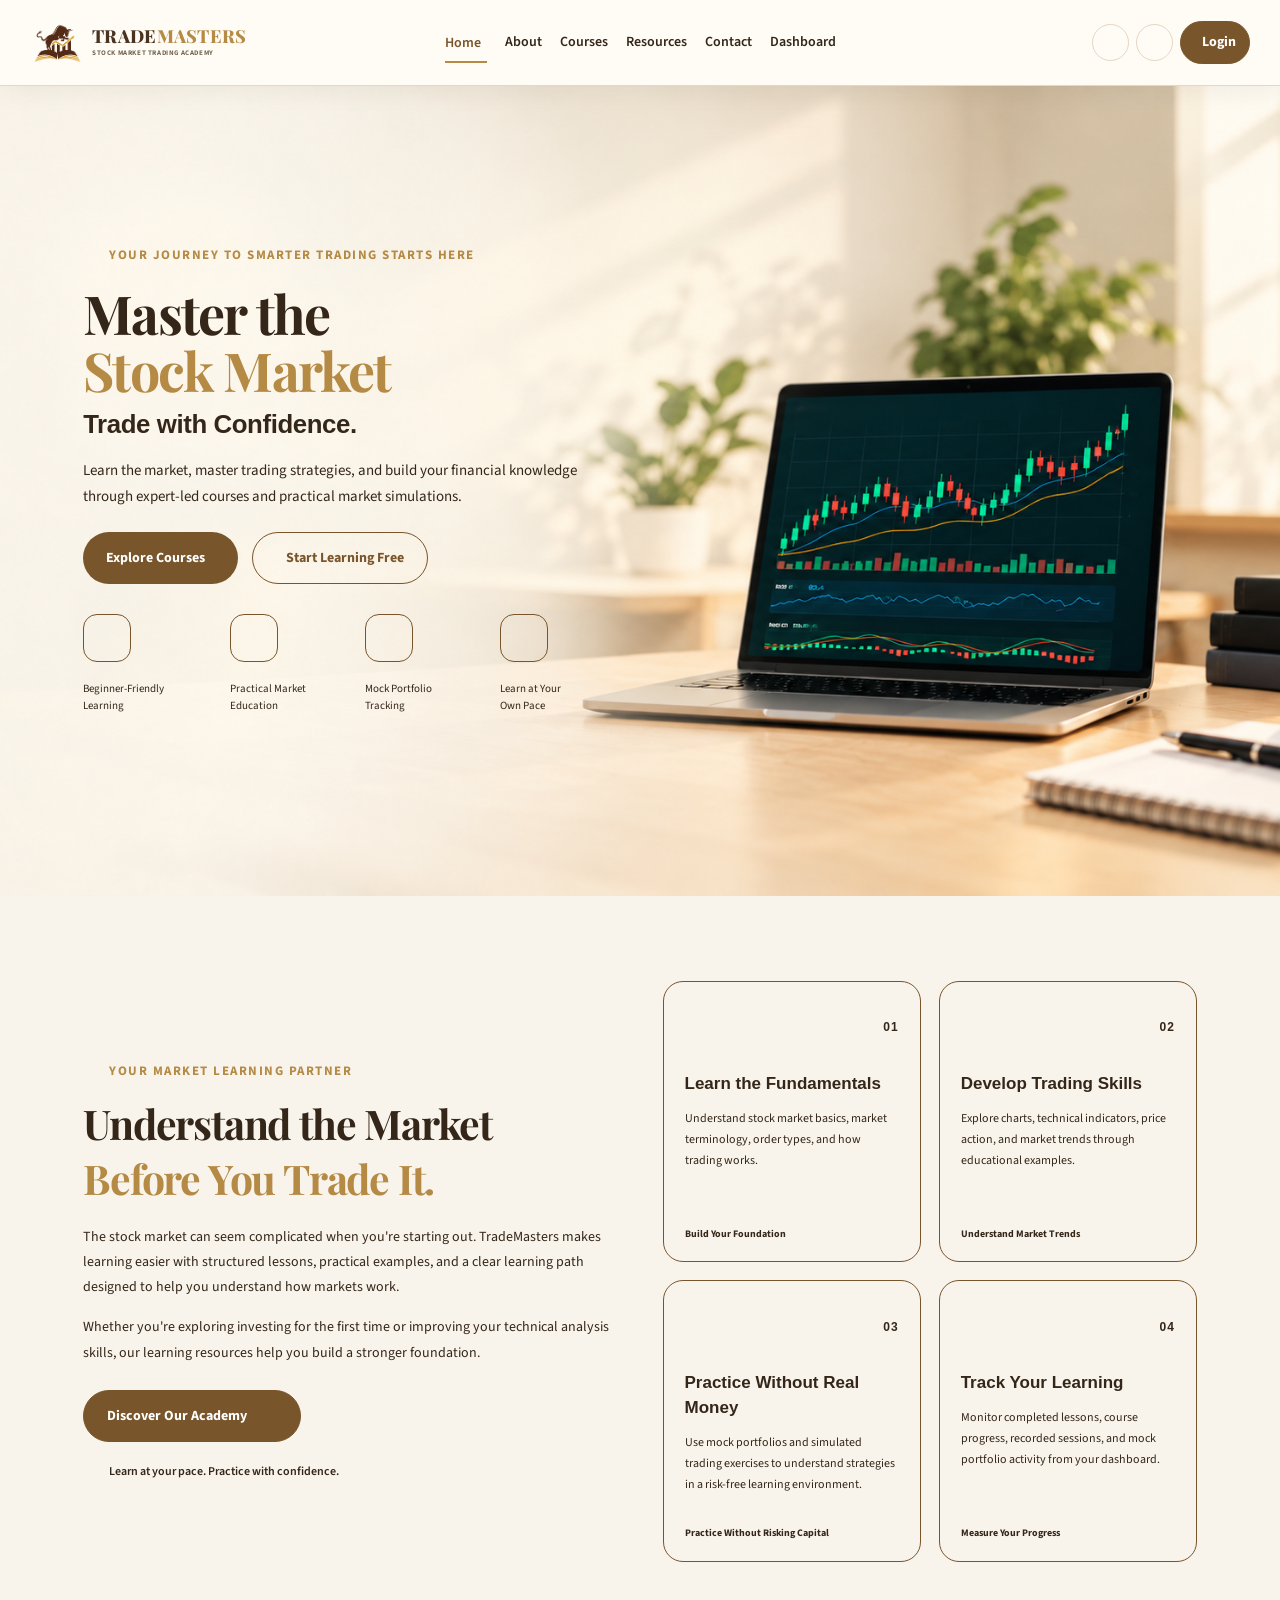
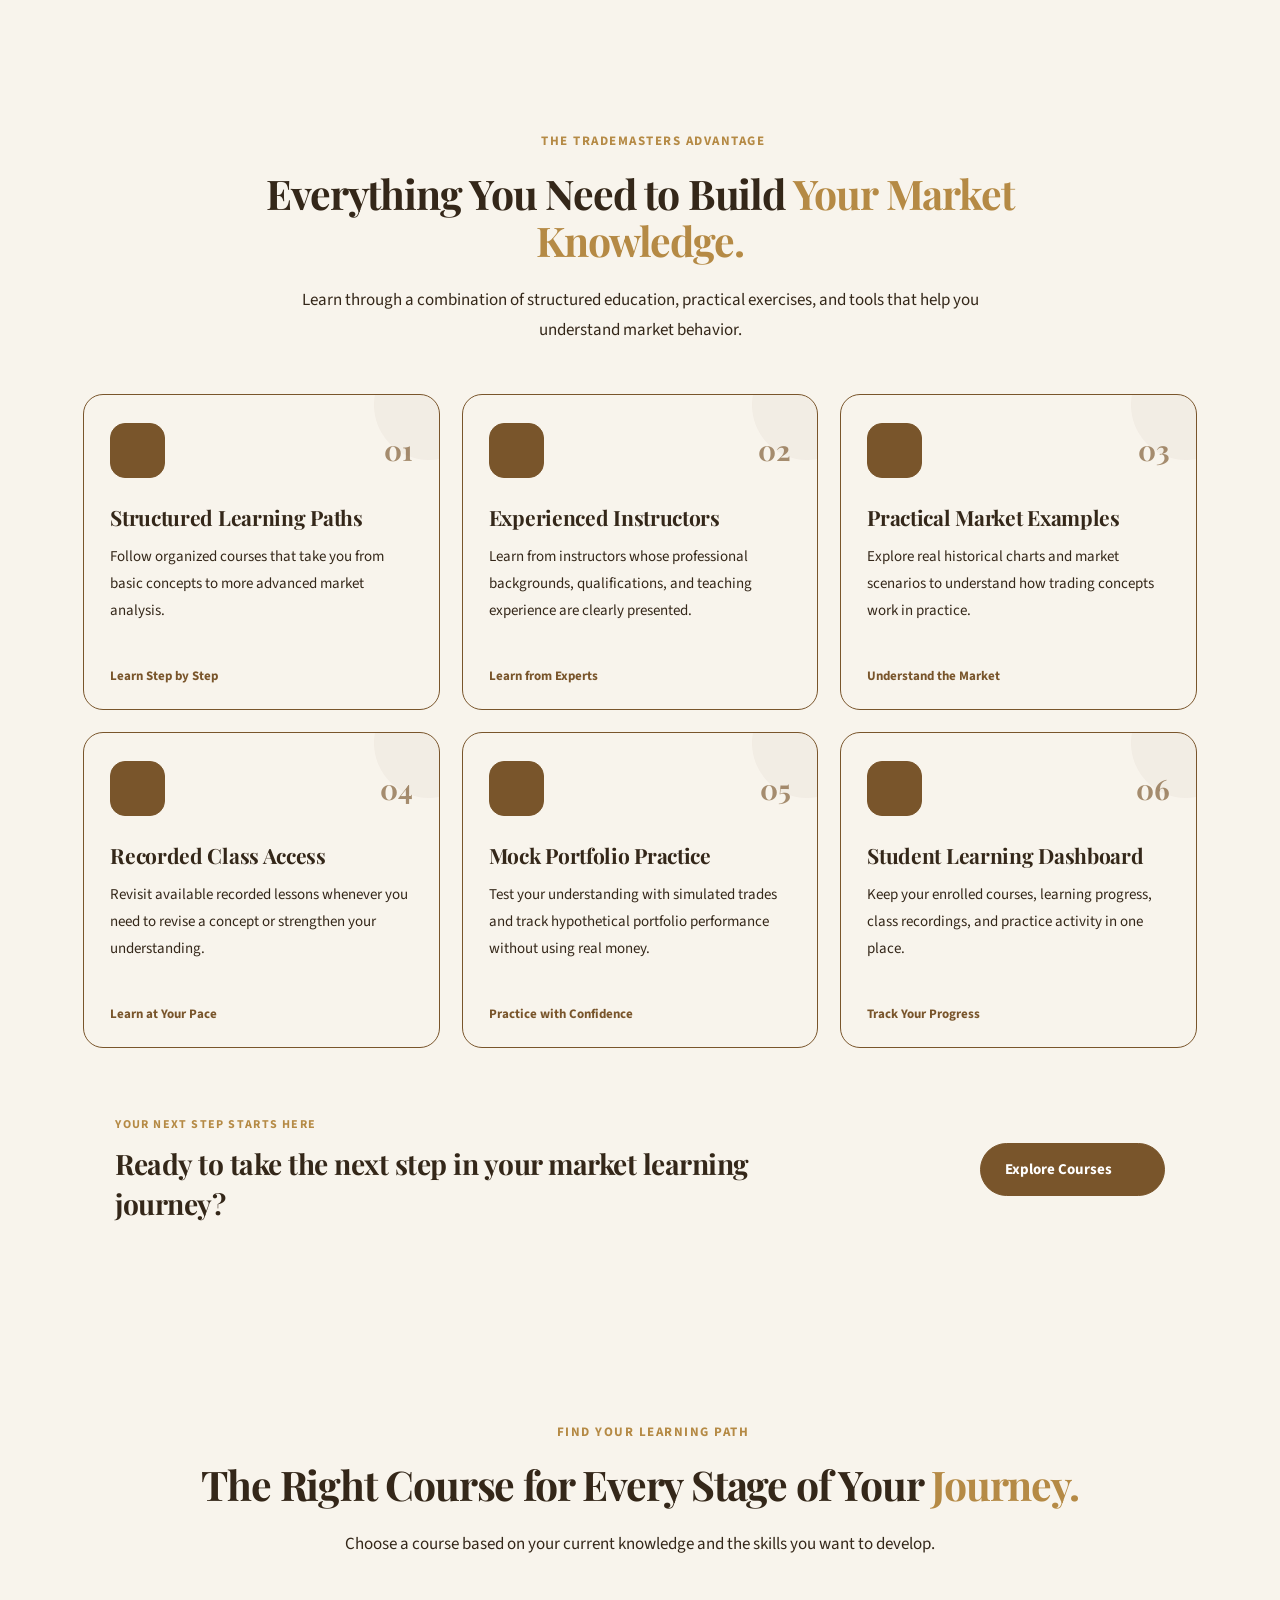
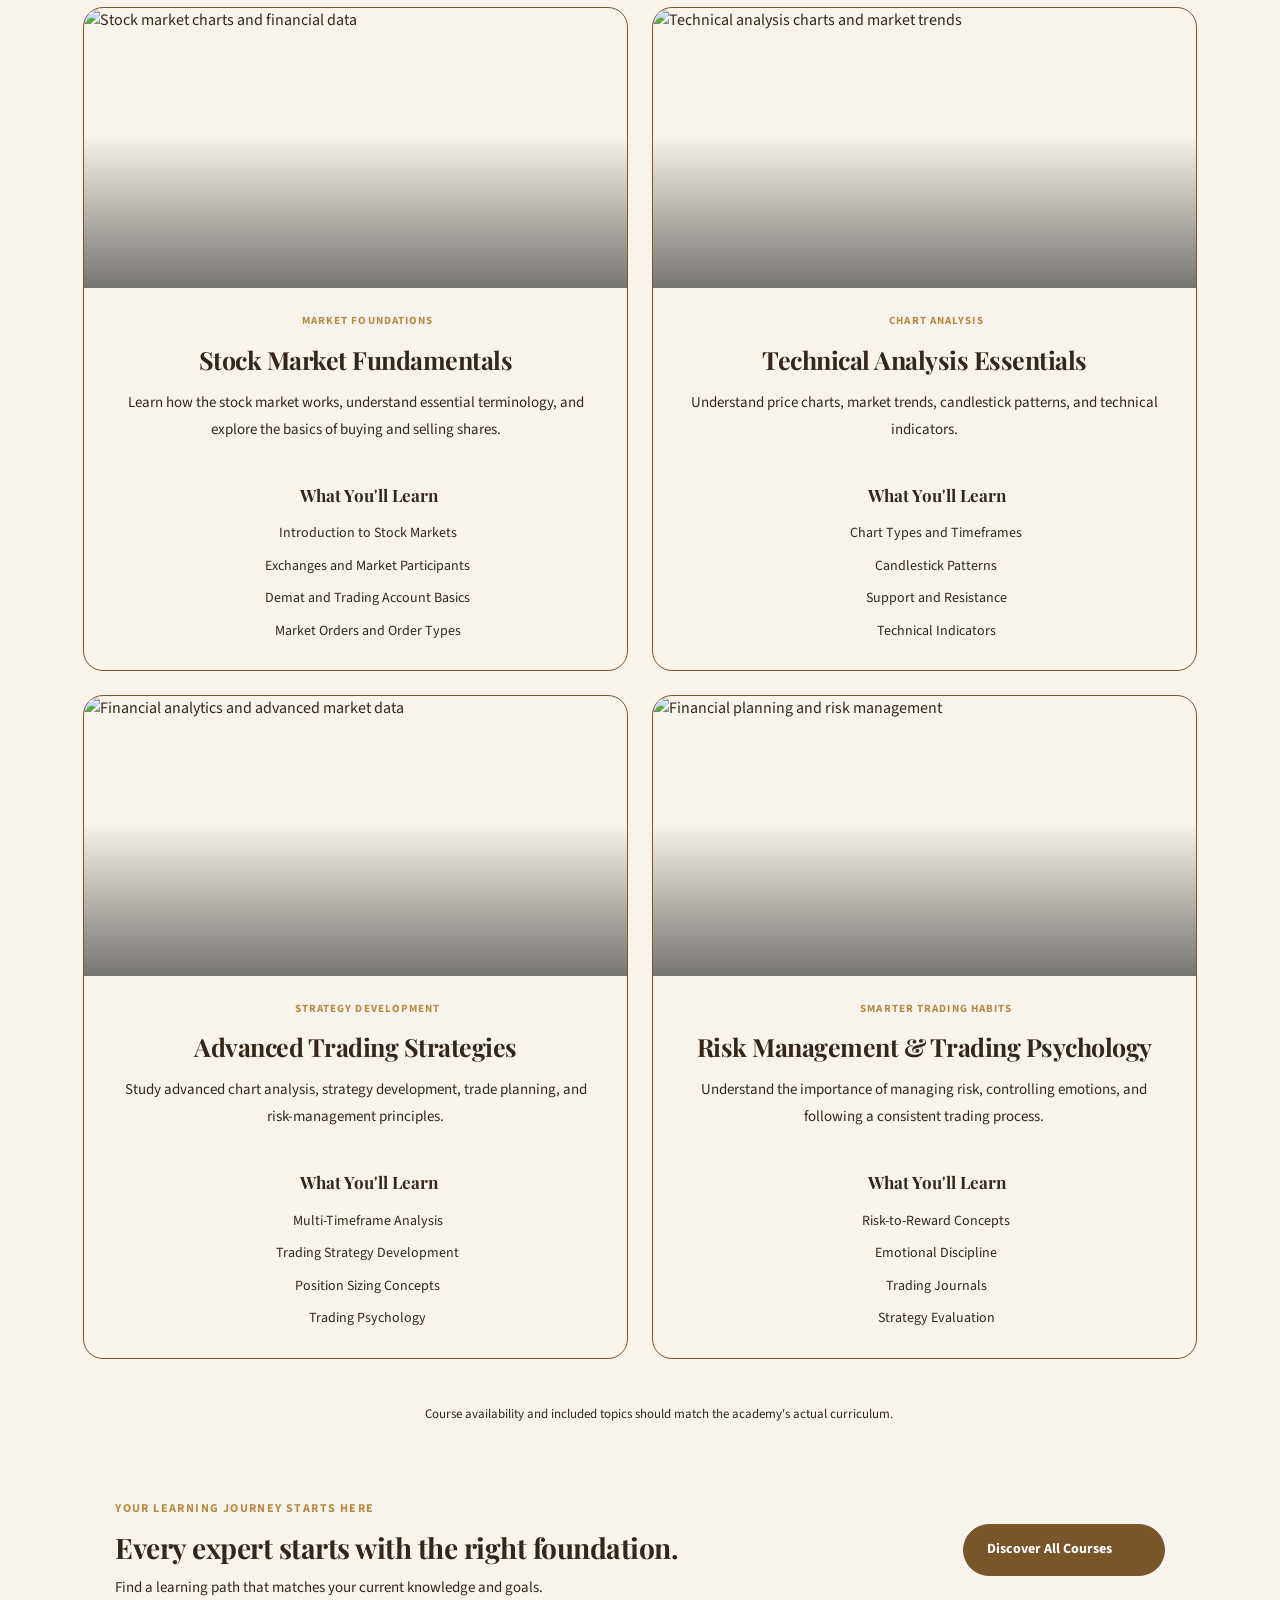
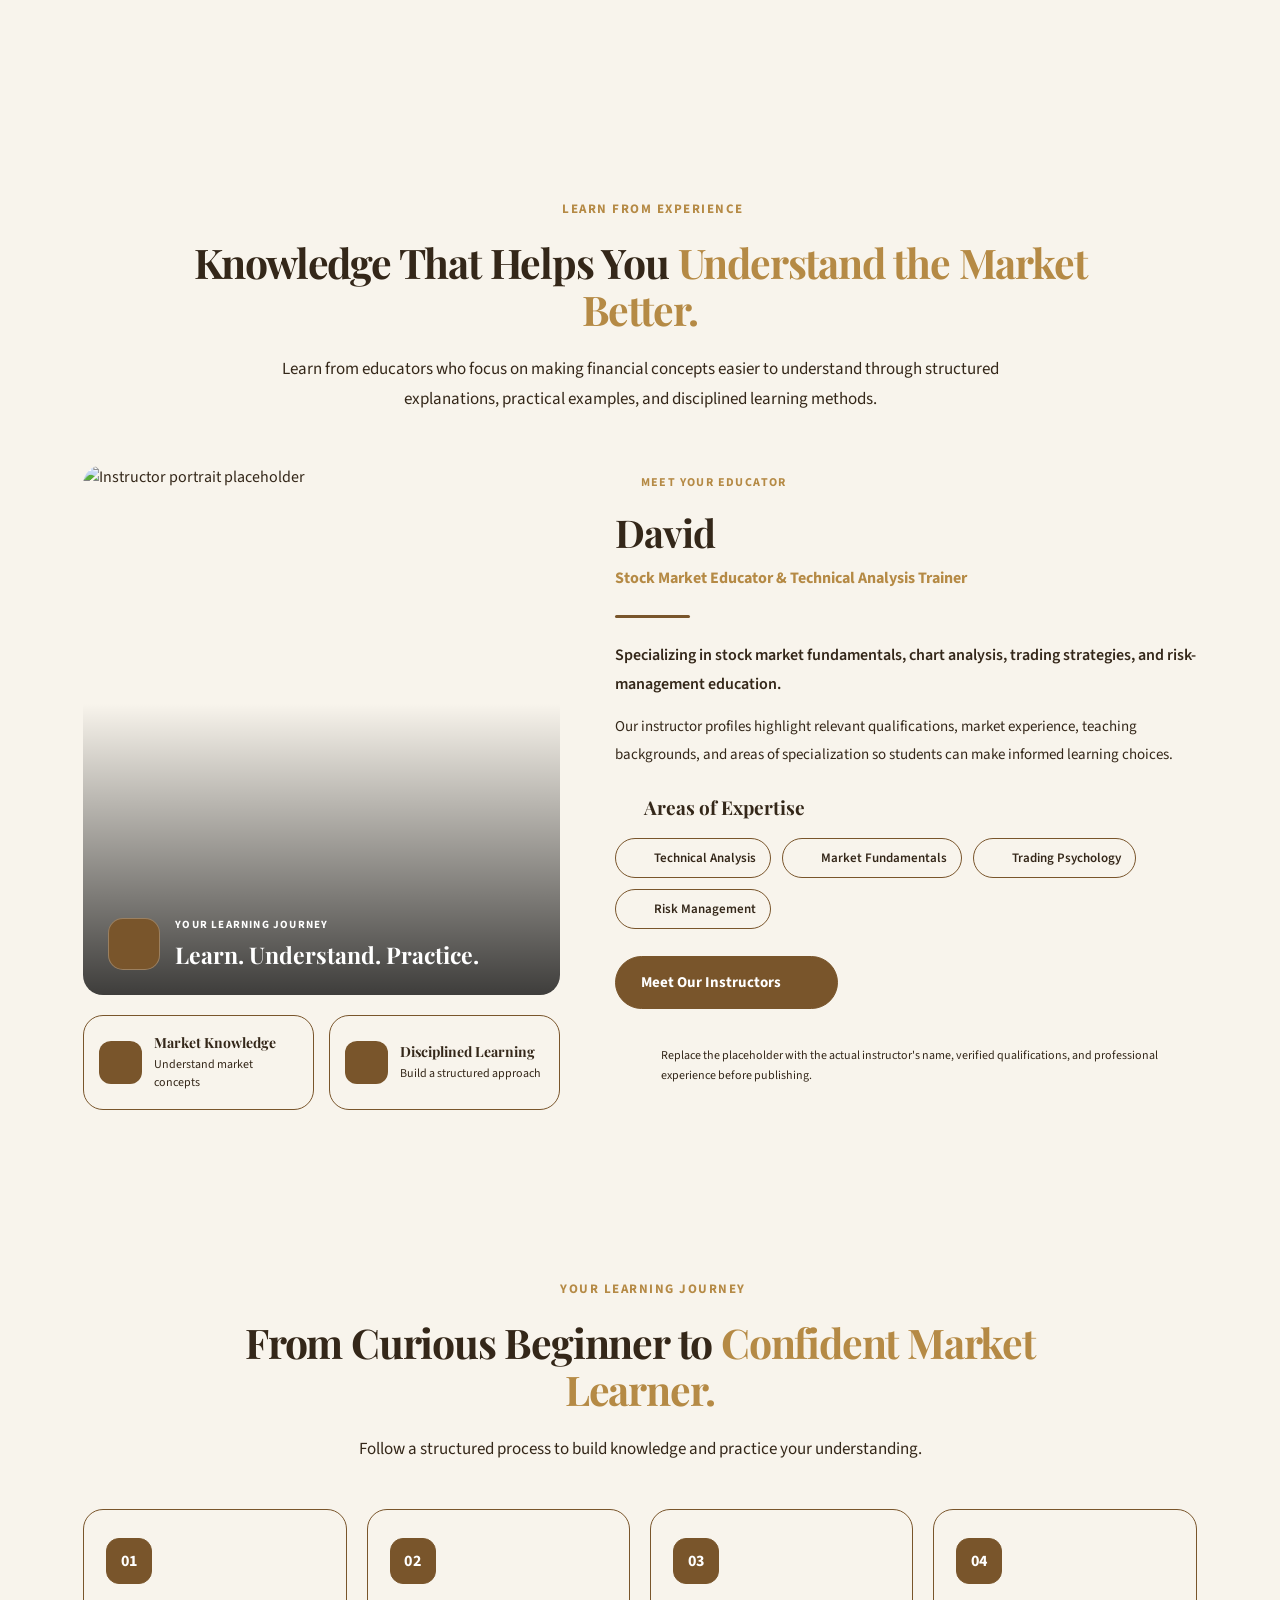
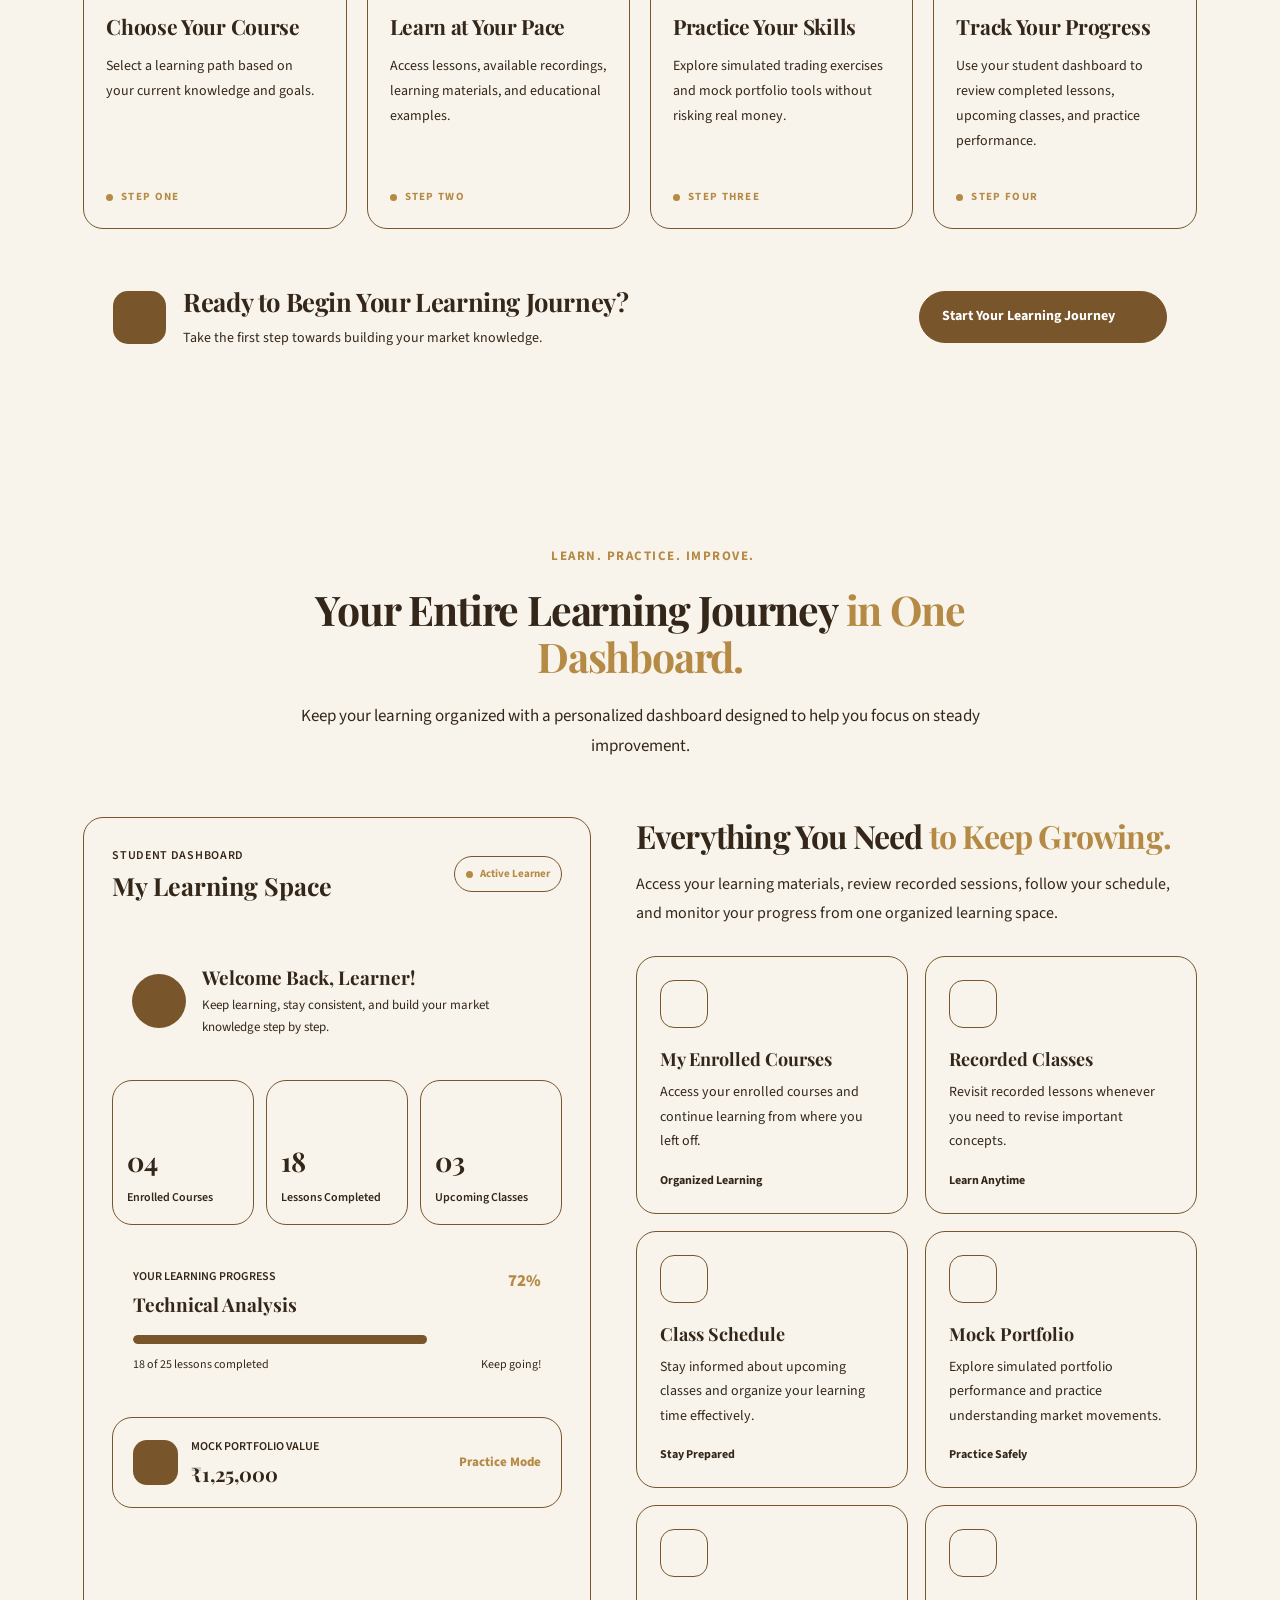
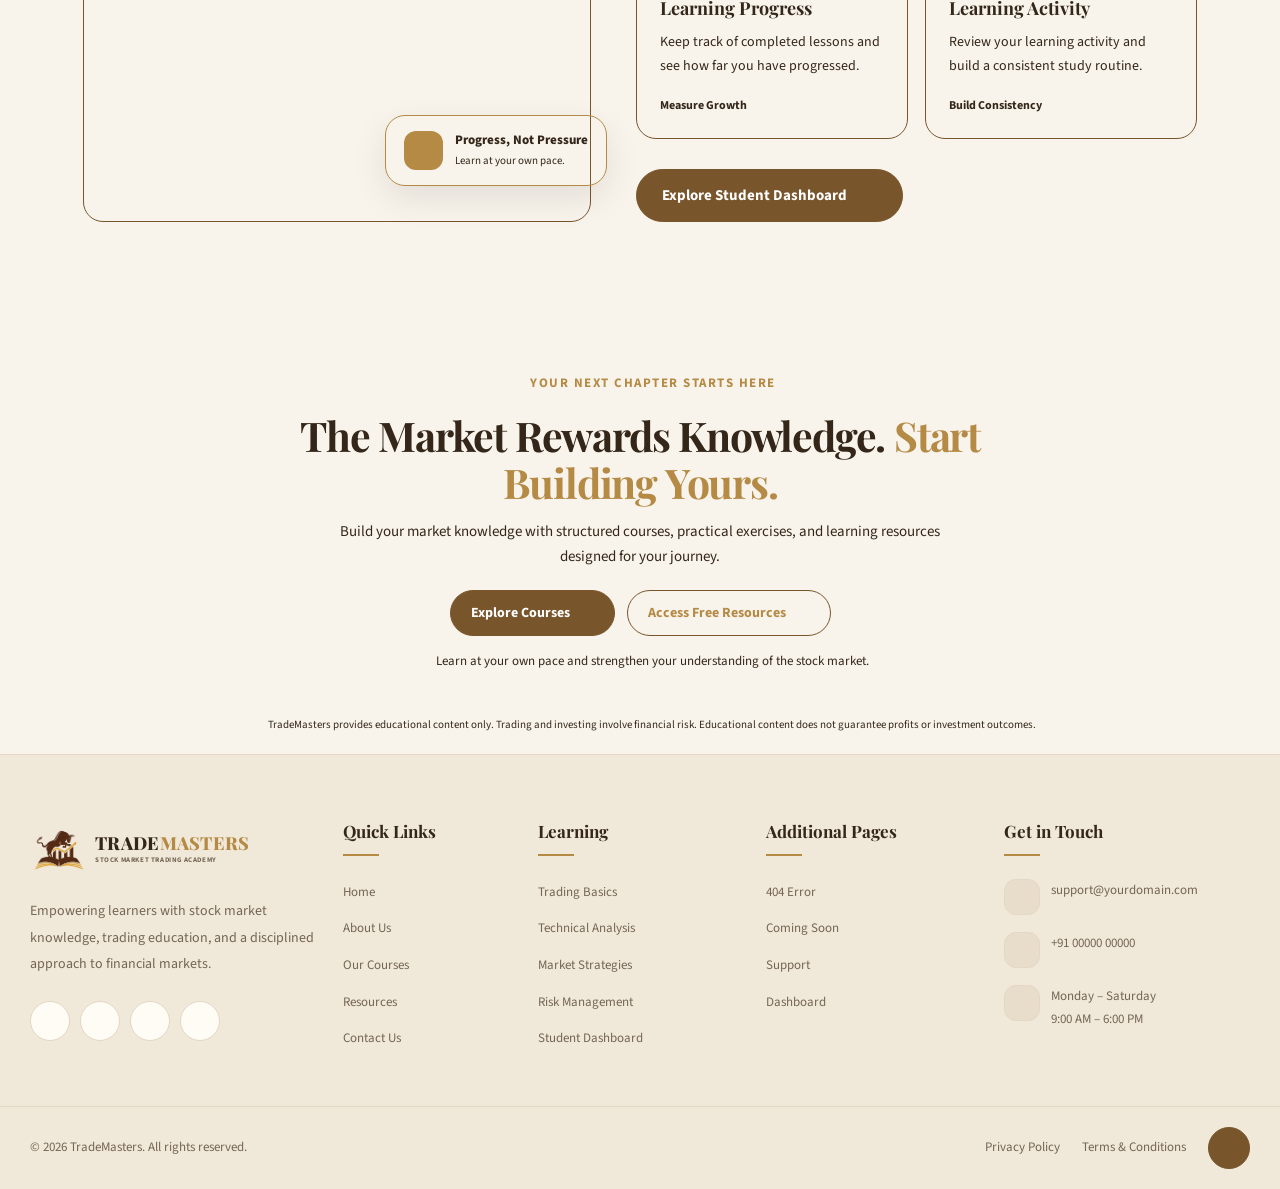
==== commit 1e3714c5: "first commit" ====
--- a/index.html
+++ b/index.html
@@ -759,7 +759,7 @@
                 <div class="tm-course-image">
 
                     <img
-                        src="https://images.unsplash.com/photo-1611974789855-9c2a0a7236a3?auto=format&fit=crop&w=1000&q=85"
+                        src="https://images.openai.com/static-rsc-4/R-cPMBTVXni-Nd_0hfJ2zXD6WTdNqNJCGwGhBTM8fc9QranyxJlc2L0gqVVXQ2I-2euVuHdF4r8jKUqJOTMdfDqc1cwzKzOZAfx_TWnxEyXWHpY90Ja-7MAxSEymoaT1d4kUbCt_9fa66w70tw7UG9cpenwIFhOSJldDP43m3aUMEUwRtPyXSMrkQudhPbFz?purpose=fullsize"
                         alt="Stock market charts and financial data"
                         loading="lazy"
                     >
@@ -826,7 +826,7 @@
                 <div class="tm-course-image">
 
                     <img
-                        src="https://images.unsplash.com/photo-1642790106117-e829e14a795f?auto=format&fit=crop&w=1000&q=85"
+                        src="https://images.openai.com/static-rsc-4/fZcFauWKkAbC11KniQ11YIob3uU7akAPiCNMK9ZHr3vvV9Z1BNV2dabm7lSH2D_OYq5maODnZt5lmNrVBiXW19k5bCXTBQJpxg9NEQcQB36M_VIfDOhHlZaO_G7iaQB7feEmTfKofzygOu8uyPcJfRP-fE1elFxIZ0b5s1GvAMpNhrdAUqA7bJfR8jXVJSvR?purpose=fullsize"
                         alt="Technical analysis charts and market trends"
                         loading="lazy"
                     >
@@ -892,7 +892,7 @@
                 <div class="tm-course-image">
 
                     <img
-                        src="https://images.unsplash.com/photo-1460925895917-afdab827c52f?auto=format&fit=crop&w=1000&q=85"
+                        src="https://images.openai.com/static-rsc-4/rwXtIb3QQw3QlRMXJjX3zZkPxrCks8Ejsz2B-U7Ne0V9ORorvSK87ZtkOKzvqNJpvtmPBpnDAD0LLn-OISxcB6PUUGiegQC7xjjQLtRrJu6UvMVsSFAeal2lQtS_BYNA_TM5_BBYdLog1o8IfoI2Uc4mslB_jCzhiA3sjkZOEhxxDKnA_SjAQrrJHXMsQSyq?purpose=fullsize"
                         alt="Financial analytics and advanced market data"
                         loading="lazy"
                     >
@@ -959,7 +959,7 @@
                 <div class="tm-course-image">
 
                     <img
-                        src="https://images.openai.com/static-rsc-4/rdffOXN9qtrwZVaQlYf1OHWxpDqFjI58HDVJXQpqrZMJYZKAIQT4is-a36btupcvwVYxyvZcxAc1HVOrDdBdFZCTmzUIAxofjBvQmB6bVvUh5xQvX8gMv5qQaExxgirsZMKuhNz8nKlW_3luVypTs9QxlLeTbP4Rl5YLBaE4eIcY6KDOPgmHdr4tmYEAn12N?purpose=fullsize"
+                        src="https://images.openai.com/static-rsc-4/F_3ykGYT6uH_2M-eLSMgpIrPK17PY20DBepble6_M6YwomJfaWWcV0JkIJZHZ_blAsVbVXTKdXK2gi-gpgU7WTUkTgTV8k3WvT0sMRqNkZd4x7WBQlShArbG5EFs2M_yxZIdAbTUwH51ogC9TTgLQ2C5gSv5uG9mlQtTkg9XVT9OfO_4c1dfyqK9GmBAM3RY?purpose=fullsize"
                         alt="Financial planning and risk management"
                         loading="lazy"
                     >
--- a/main.css
+++ b/main.css
@@ -772,7 +772,7 @@
 .footer-bottom {
     padding-block: 20px;
     border-top: 1px solid var(--color-border);
-    background-color: var(--color-surface);
+    background-color: var(--color-footer-background);
 }
 
 .footer-bottom-container {
--- a/index.css
+++ b/index.css
@@ -5211,7 +5211,7 @@
 
 .tm-final-cta-secondary {
     background: transparent;
-    color: var(--text);
+    color: var(--color-secondary);
     border: 1px solid var(--color-primary);
 }
 
@@ -5286,4 +5286,2404 @@
 html[dir="rtl"] .tm-final-cta-content,
 html[dir="rtl"] .tm-final-cta-disclaimer {
     direction: rtl;
-}+}
+
+
+/* =========================================================
+   TRADEMASTERS — RESPONSIVE MEDIA QUERIES
+   1920px DESKTOP + TABLETS + MOBILE + NEST HUB
+   Append this code at the END of index(7).css
+========================================================= */
+
+
+/* =========================================================
+   1. LARGE DESKTOP — 1440px TO 1920px
+   Equal left and right padding
+   Centered containers
+========================================================= */
+
+@media screen and (min-width: 1440px) and (max-width: 1920px) {
+
+    /* GLOBAL SECTION SPACING */
+
+    .tm-home,
+    .tm-academy,
+    .tm-advantages,
+    .tm-courses,
+    .tm-instructor,
+    .tm-how-it-works,
+    .tm-learning-experience,
+    .tm-final-cta {
+        padding-left: 6.5%;
+        padding-right: 6.5%;
+    }
+
+    /* CENTER MAIN CONTAINERS */
+
+    .tm-home-container,
+    .tm-academy-container,
+    .tm-advantages-container,
+    .tm-courses-container,
+    .tm-instructor-container,
+    .tm-how-container,
+    .tm-learning-header,
+    .tm-learning-layout,
+    .tm-final-cta-container {
+        margin-left: auto;
+        margin-right: auto;
+    }
+
+    .tm-home-container,
+    .tm-academy-container,
+    .tm-advantages-container,
+    .tm-courses-container,
+    .tm-instructor-container,
+    .tm-how-container {
+        width: 100%;
+        max-width: 1500px;
+    }
+
+    /* HOME HERO */
+
+    .tm-home-container {
+        grid-template-columns: minmax(0, 1fr) minmax(0, 1fr);
+        gap: 45px;
+    }
+
+    .tm-home-content,
+    .tm-home-visual {
+        min-width: 0;
+        width: 100%;
+    }
+
+    .tm-home h1 {
+        font-size: clamp(58px, 3.65vw, 70px);
+    }
+
+    .tm-home-description {
+        max-width: 560px;
+    }
+
+    .tm-home-features {
+        width: 100%;
+        max-width: 680px;
+    }
+
+    /* ACADEMY */
+
+    .tm-academy-container {
+        grid-template-columns: minmax(0, 1fr) minmax(0, 1fr);
+        gap: 45px;
+    }
+
+    .tm-academy-content,
+    .tm-academy-features {
+        min-width: 0;
+    }
+
+    .tm-academy-features {
+        grid-template-columns: repeat(2, minmax(0, 1fr));
+    }
+
+    /* ADVANTAGES */
+
+    .tm-advantages-grid {
+        grid-template-columns: repeat(3, minmax(0, 1fr));
+        gap: 22px;
+    }
+
+    .tm-advantage-card {
+        min-width: 0;
+    }
+
+    /* COURSES */
+
+    .tm-courses-grid {
+        grid-template-columns: repeat(2, minmax(0, 1fr));
+        gap: 24px;
+    }
+
+    .tm-course-card {
+        min-width: 0;
+    }
+
+    .tm-course-image {
+        width: 100%;
+    }
+
+    /* INSTRUCTOR */
+
+    .tm-instructor-layout {
+        grid-template-columns: minmax(0, 1fr) minmax(0, 1fr);
+        gap: 50px;
+    }
+
+    .tm-instructor-visual,
+    .tm-instructor-content {
+        min-width: 0;
+        width: 100%;
+    }
+
+    /* HOW IT WORKS */
+
+    .tm-how-steps {
+        grid-template-columns: repeat(3, minmax(0, 1fr));
+        gap: 22px;
+    }
+
+    .tm-how-card {
+        min-width: 0;
+    }
+
+    /* LEARNING EXPERIENCE */
+
+    .tm-learning-layout {
+        grid-template-columns: minmax(0, 1fr) minmax(0, 1fr);
+        gap: 45px;
+    }
+
+    .tm-learning-preview,
+    .tm-learning-details {
+        min-width: 0;
+        width: 100%;
+    }
+
+    /* FINAL CTA */
+
+    .tm-final-cta-container {
+        width: 100%;
+    }
+
+}
+
+
+/* =========================================================
+   2. SAMSUNG GALAXY S8+ — 360px TO 740px
+   Mobile-first vertical stacking
+   No horizontal overflow
+========================================================= */
+
+@media screen and (min-width: 360px) and (max-width: 740px) {
+
+    /* -----------------------------------------------------
+       GLOBAL MOBILE SETTINGS
+    ----------------------------------------------------- */
+
+    .tm-home,
+    .tm-academy,
+    .tm-advantages,
+    .tm-courses,
+    .tm-instructor,
+    .tm-how-it-works,
+    .tm-learning-experience,
+    .tm-final-cta {
+        width: 100%;
+        max-width: 100%;
+        padding-left: 6%;
+        padding-right: 6%;
+    }
+
+    .tm-academy,
+    .tm-advantages,
+    .tm-courses,
+    .tm-instructor,
+    .tm-how-it-works,
+    .tm-learning-experience {
+        padding-top: 55px;
+        padding-bottom: 55px;
+        overflow: visible;
+    }
+
+    .tm-home *,
+    .tm-academy *,
+    .tm-advantages *,
+    .tm-courses *,
+    .tm-instructor *,
+    .tm-how-it-works *,
+    .tm-learning-experience *,
+    .tm-final-cta * {
+        min-width: 0;
+    }
+
+    .tm-home-container,
+    .tm-academy-container,
+    .tm-advantages-container,
+    .tm-courses-container,
+    .tm-instructor-container,
+    .tm-how-container,
+    .tm-learning-layout,
+    .tm-learning-header,
+    .tm-final-cta-container {
+        width: 100%;
+        max-width: 100%;
+        margin-left: auto;
+        margin-right: auto;
+    }
+
+    /* -----------------------------------------------------
+       HOME HERO
+    ----------------------------------------------------- */
+
+    .tm-home {
+        height: auto;
+        min-height: 0;
+        max-height: none;
+        padding-top: 55px;
+        padding-bottom: 45px;
+        overflow: hidden;
+    }
+
+    .tm-home-bg {
+        background-position: center;
+        background-size: cover;
+    }
+
+    .tm-home-bg::after {
+        background: linear-gradient(
+            180deg,
+            color-mix(in srgb, var(--bg) 96%, transparent) 0%,
+            color-mix(in srgb, var(--bg) 91%, transparent) 65%,
+            color-mix(in srgb, var(--bg) 85%, transparent) 100%
+        );
+    }
+
+    body.dark-mode .tm-home-bg::after {
+        background: linear-gradient(
+            180deg,
+            rgba(10, 15, 24, 0.97) 0%,
+            rgba(10, 15, 24, 0.91) 65%,
+            rgba(10, 15, 24, 0.86) 100%
+        );
+    }
+
+    .tm-home-container {
+        display: flex;
+        flex-direction: column;
+        align-items: stretch;
+        justify-content: center;
+        gap: 30px;
+        margin: 0 auto;
+        direction: ltr;
+    }
+
+    .tm-home-content {
+        width: 100%;
+        max-width: 100%;
+        text-align: left;
+    }
+
+    .tm-home-badge {
+        max-width: 100%;
+        margin-bottom: 16px;
+        font-size: 11px;
+        letter-spacing: 1px;
+        line-height: 1.6;
+        white-space: normal;
+    }
+
+    .tm-home-badge svg,
+    .tm-home-badge i {
+        flex-shrink: 0;
+    }
+
+    .tm-home h1 {
+        width: 100%;
+        margin-bottom: 16px;
+        font-size: clamp(32px, 8.5vw, 42px);
+        line-height: 1.15;
+        letter-spacing: -0.8px;
+        overflow-wrap: anywhere;
+    }
+
+    .tm-home h1 span {
+        display: block;
+        max-width: 100%;
+    }
+
+    .tm-home h1 .tm-heading-secondary {
+        margin-top: 8px;
+        font-size: 0.58em;
+        line-height: 1.4;
+        letter-spacing: 0;
+    }
+
+    .tm-home-description {
+        width: 100%;
+        max-width: 100%;
+        margin-bottom: 22px;
+        font-size: 14px;
+        line-height: 1.75;
+    }
+
+    .tm-home-buttons {
+        display: flex;
+        flex-direction: column;
+        align-items: stretch;
+        gap: 12px;
+        width: 100%;
+        margin-bottom: 25px;
+    }
+
+    .tm-home-buttons .tm-btn {
+        width: 100%;
+        max-width: 100%;
+        min-height: 48px;
+        padding: 12px 16px;
+        white-space: normal;
+        text-align: center;
+    }
+
+    .tm-home-features {
+        display: grid;
+        grid-template-columns: repeat(2, minmax(0, 1fr));
+        gap: 20px 12px;
+        width: 100%;
+        max-width: 100%;
+    }
+
+    .tm-feature {
+        min-width: 0;
+        padding: 0 8px 0 0;
+        text-align: left;
+    }
+
+    .tm-feature:nth-child(2n) {
+        padding-right: 0;
+    }
+
+    .tm-feature:nth-child(2n)::after {
+        display: none;
+    }
+
+    .tm-feature-icon {
+        width: 38px;
+        height: 38px;
+        margin-bottom: 8px;
+    }
+
+    .tm-feature-icon svg {
+        width: 19px;
+        height: 19px;
+    }
+
+    .tm-feature span,
+    .tm-feature small {
+        font-size: 12px;
+        line-height: 1.55;
+        overflow-wrap: anywhere;
+    }
+
+    .tm-home-visual {
+        width: 100%;
+        max-width: 100%;
+        min-height: 0;
+        height: auto;
+    }
+
+    /* -----------------------------------------------------
+       ACADEMY INTRODUCTION
+    ----------------------------------------------------- */
+
+    .tm-academy-container {
+        display: flex;
+        flex-direction: column;
+        align-items: stretch;
+        gap: 30px;
+    }
+
+    .tm-academy-content {
+        width: 100%;
+        max-width: 100%;
+        align-items: flex-start;
+        text-align: left;
+    }
+
+    .tm-academy-badge {
+        margin-bottom: 14px;
+        font-size: 11px;
+        letter-spacing: 1px;
+        line-height: 1.6;
+    }
+
+    .tm-academy-title {
+        width: 100%;
+        margin-bottom: 17px;
+        font-size: clamp(29px, 7.5vw, 36px);
+        line-height: 1.2;
+        letter-spacing: -0.6px;
+        overflow-wrap: anywhere;
+    }
+
+    .tm-academy-title-primary {
+        margin-top: 5px;
+    }
+
+    .tm-academy-description {
+        width: 100%;
+        max-width: 100%;
+        margin-bottom: 14px;
+        font-size: 14px;
+        line-height: 1.75;
+    }
+
+    .tm-academy-description-secondary {
+        margin-bottom: 20px;
+    }
+
+    .tm-academy-button {
+        width: 100%;
+        max-width: 100%;
+        min-height: 48px;
+        padding: 12px 16px;
+        white-space: normal;
+        text-align: center;
+    }
+
+    .tm-academy-note {
+        align-items: flex-start;
+        font-size: 12px;
+        line-height: 1.65;
+    }
+
+    .tm-academy-features {
+        display: grid;
+        grid-template-columns: minmax(0, 1fr);
+        grid-template-rows: auto;
+        gap: 15px;
+        width: 100%;
+    }
+
+    .tm-academy-card {
+        width: 100%;
+        min-height: 0;
+        padding: 20px;
+    }
+
+    .tm-academy-card-top {
+        margin-bottom: 16px;
+    }
+
+    .tm-academy-icon {
+        width: 42px;
+        height: 42px;
+    }
+
+    .tm-academy-card h3 {
+        font-size: 17px;
+        line-height: 1.45;
+        overflow-wrap: anywhere;
+    }
+
+    .tm-academy-card p {
+        font-size: 13px;
+        line-height: 1.7;
+        overflow-wrap: anywhere;
+    }
+
+    .tm-academy-card-footer {
+        flex-wrap: wrap;
+        font-size: 11px;
+    }
+
+    /* -----------------------------------------------------
+       ADVANTAGES
+    ----------------------------------------------------- */
+
+    .tm-advantages-header {
+        width: 100%;
+        max-width: 100%;
+        margin-bottom: 30px;
+    }
+
+    .tm-advantages-label {
+        margin-bottom: 14px;
+        font-size: 11px;
+        letter-spacing: 1px;
+        line-height: 1.6;
+    }
+
+    .tm-advantages-title {
+        width: 100%;
+        margin-bottom: 16px;
+        font-size: clamp(29px, 7.5vw, 36px);
+        line-height: 1.2;
+        letter-spacing: -0.6px;
+        overflow-wrap: anywhere;
+    }
+
+    .tm-advantages-description {
+        width: 100%;
+        max-width: 100%;
+        font-size: 14px;
+        line-height: 1.75;
+    }
+
+    .tm-advantages-grid {
+        display: grid;
+        grid-template-columns: minmax(0, 1fr);
+        gap: 16px;
+    }
+
+    .tm-advantage-card {
+        width: 100%;
+        min-width: 0;
+        min-height: 0;
+        padding: 22px 20px;
+    }
+
+    .tm-advantage-card-top {
+        gap: 12px;
+        margin-bottom: 18px;
+    }
+
+    .tm-advantage-icon {
+        width: 46px;
+        height: 46px;
+    }
+
+    .tm-advantage-number {
+        font-size: 25px;
+    }
+
+    .tm-advantage-content h3 {
+        margin-bottom: 10px;
+        font-size: 19px;
+        line-height: 1.4;
+        overflow-wrap: anywhere;
+    }
+
+    .tm-advantage-content p {
+        font-size: 14px;
+        line-height: 1.75;
+        overflow-wrap: anywhere;
+    }
+
+    .tm-advantage-footer {
+        gap: 10px;
+        margin-top: 20px;
+        padding-top: 14px;
+        font-size: 12px;
+    }
+
+    .tm-advantages-cta {
+        flex-direction: column;
+        align-items: stretch;
+        gap: 18px;
+        margin-top: 25px;
+        padding: 22px 20px;
+    }
+
+    .tm-advantages-cta-content {
+        width: 100%;
+    }
+
+    .tm-advantages-cta-content h3 {
+        font-size: 23px;
+        line-height: 1.4;
+        overflow-wrap: anywhere;
+    }
+
+    .tm-advantages-cta-button {
+        width: 100%;
+        max-width: 100%;
+        padding: 13px 16px;
+        white-space: normal;
+        text-align: center;
+    }
+
+    /* -----------------------------------------------------
+       COURSES
+    ----------------------------------------------------- */
+
+    .tm-courses-header {
+        width: 100%;
+        max-width: 100%;
+        margin-bottom: 30px;
+    }
+
+    .tm-courses-label {
+        margin-bottom: 14px;
+        font-size: 11px;
+        letter-spacing: 1px;
+        line-height: 1.6;
+    }
+
+    .tm-courses-title {
+        width: 100%;
+        margin-bottom: 16px;
+        font-size: clamp(29px, 7.5vw, 36px);
+        line-height: 1.2;
+        letter-spacing: -0.6px;
+        overflow-wrap: anywhere;
+    }
+
+    .tm-courses-description {
+        width: 100%;
+        max-width: 100%;
+        font-size: 14px;
+        line-height: 1.75;
+    }
+
+    .tm-courses-grid {
+        display: grid;
+        grid-template-columns: minmax(0, 1fr);
+        gap: 20px;
+    }
+
+    .tm-course-card {
+        width: 100%;
+        min-width: 0;
+    }
+
+    .tm-course-image {
+        width: 100%;
+        height: 220px;
+        max-height: none;
+    }
+
+    .tm-course-image img {
+        width: 100%;
+        height: 100%;
+        object-fit: cover;
+    }
+
+    .tm-course-level {
+        top: 13px;
+        max-width: calc(100% - 24px);
+        padding: 8px 12px;
+        font-size: 11px;
+        white-space: normal;
+        text-align: center;
+    }
+
+    .tm-course-body {
+        align-items: stretch;
+        padding: 22px 18px;
+    }
+
+    .tm-course-category {
+        align-self: center;
+        flex-wrap: wrap;
+        font-size: 10px;
+        letter-spacing: 0.7px;
+        text-align: center;
+    }
+
+    .tm-course-body > h3 {
+        font-size: 22px;
+        line-height: 1.4;
+        overflow-wrap: anywhere;
+    }
+
+    .tm-course-description-text {
+        max-width: 100%;
+        font-size: 14px;
+        line-height: 1.75;
+    }
+
+    .tm-course-topics {
+        align-items: stretch;
+    }
+
+    .tm-course-topics h4 {
+        flex-wrap: wrap;
+        font-size: 16px;
+    }
+
+    .tm-course-topics ul {
+        align-items: stretch;
+        gap: 11px;
+    }
+
+    .tm-course-topics li {
+        justify-content: flex-start;
+        gap: 9px;
+        text-align: left;
+        font-size: 13px;
+        line-height: 1.65;
+    }
+
+    .tm-course-topics li span {
+        max-width: calc(100% - 25px);
+        overflow-wrap: anywhere;
+    }
+
+    .tm-courses-note {
+        align-items: flex-start;
+        gap: 10px;
+        margin-top: 22px;
+        padding: 15px;
+        border-radius: var(--radius-lg, 18px);
+    }
+
+    .tm-courses-note p {
+        font-size: 12px;
+        line-height: 1.7;
+        text-align: left;
+        overflow-wrap: anywhere;
+    }
+
+    .tm-courses-cta {
+        flex-direction: column;
+        align-items: stretch;
+        gap: 18px;
+        margin-top: 22px;
+        padding: 22px 18px;
+    }
+
+    .tm-courses-cta-content {
+        width: 100%;
+    }
+
+    .tm-courses-cta-content h3 {
+        font-size: 23px;
+        line-height: 1.4;
+        overflow-wrap: anywhere;
+    }
+
+    .tm-courses-cta-content p {
+        font-size: 14px;
+        line-height: 1.7;
+    }
+
+    .tm-courses-cta-button {
+        width: 100%;
+        max-width: 100%;
+        padding: 13px 15px;
+        white-space: normal;
+        text-align: center;
+    }
+
+    /* -----------------------------------------------------
+       INSTRUCTOR
+    ----------------------------------------------------- */
+
+    .tm-instructor-container {
+        display: flex;
+        flex-direction: column;
+        align-items: stretch;
+        gap: 28px;
+    }
+
+    .tm-instructor-header {
+        width: 100%;
+        max-width: 100%;
+        margin-bottom: 28px;
+    }
+
+    .tm-instructor-label {
+        font-size: 11px;
+        letter-spacing: 1px;
+        line-height: 1.6;
+    }
+
+    .tm-instructor-title {
+        font-size: clamp(29px, 7.5vw, 36px);
+        line-height: 1.2;
+        letter-spacing: -0.6px;
+        overflow-wrap: anywhere;
+    }
+
+    .tm-instructor-description {
+        max-width: 100%;
+        font-size: 14px;
+        line-height: 1.75;
+    }
+
+    .tm-instructor-layout {
+        display: flex;
+        flex-direction: column;
+        align-items: stretch;
+        gap: 25px;
+    }
+
+    .tm-instructor-visual,
+    .tm-instructor-content {
+        width: 100%;
+        max-width: 100%;
+        min-width: 0;
+    }
+
+    .tm-instructor-image-wrapper {
+        width: 100%;
+        max-width: 100%;
+        margin: 0 auto;
+    }
+
+    .tm-instructor-image {
+        width: 100%;
+        max-width: 100%;
+        height: auto;
+        object-fit: cover;
+    }
+
+    .tm-instructor-image-caption {
+        max-width: calc(100% - 20px);
+        gap: 10px;
+        padding: 12px;
+    }
+
+    .tm-instructor-highlights {
+        display: grid;
+        grid-template-columns: repeat(2, minmax(0, 1fr));
+        gap: 12px;
+        width: 100%;
+    }
+
+    .tm-instructor-highlight {
+        min-width: 0;
+        padding: 12px;
+    }
+
+    .tm-instructor-name {
+        font-size: clamp(25px, 6.5vw, 32px);
+        line-height: 1.25;
+        overflow-wrap: anywhere;
+    }
+
+    .tm-instructor-role {
+        font-size: 14px;
+        line-height: 1.6;
+    }
+
+    .tm-instructor-bio {
+        font-size: 14px;
+        line-height: 1.75;
+        overflow-wrap: anywhere;
+    }
+
+    .tm-instructor-details {
+        width: 100%;
+    }
+
+    .tm-instructor-expertise {
+        font-size: 13px;
+        line-height: 1.65;
+    }
+
+    .tm-instructor-tags {
+        display: flex;
+        flex-wrap: wrap;
+        gap: 8px;
+    }
+
+    .tm-instructor-tag {
+        max-width: 100%;
+        white-space: normal;
+        overflow-wrap: anywhere;
+    }
+
+    .tm-instructor-button {
+        width: 100%;
+        max-width: 100%;
+        justify-content: center;
+        white-space: normal;
+        text-align: center;
+    }
+
+    .tm-instructor-verification {
+        align-items: flex-start;
+        gap: 9px;
+        font-size: 12px;
+        line-height: 1.65;
+    }
+
+    /* -----------------------------------------------------
+       HOW IT WORKS
+    ----------------------------------------------------- */
+
+    .tm-how-container {
+        display: flex;
+        flex-direction: column;
+        align-items: stretch;
+        gap: 28px;
+    }
+
+    .tm-how-header {
+        width: 100%;
+        max-width: 100%;
+        margin-bottom: 28px;
+    }
+
+    .tm-how-label {
+        font-size: 11px;
+        letter-spacing: 1px;
+        line-height: 1.6;
+    }
+
+    .tm-how-title {
+        font-size: clamp(29px, 7.5vw, 36px);
+        line-height: 1.2;
+        letter-spacing: -0.6px;
+        overflow-wrap: anywhere;
+    }
+
+    .tm-how-description {
+        max-width: 100%;
+        font-size: 14px;
+        line-height: 1.75;
+    }
+
+    .tm-how-steps {
+        display: grid;
+        grid-template-columns: minmax(0, 1fr);
+        gap: 16px;
+        width: 100%;
+    }
+
+    .tm-how-card {
+        width: 100%;
+        min-width: 0;
+        min-height: 0;
+        padding: 22px 20px;
+    }
+
+    .tm-how-card-top {
+        gap: 12px;
+        margin-bottom: 18px;
+    }
+
+    .tm-how-number {
+        font-size: 25px;
+    }
+
+    .tm-how-icon {
+        flex-shrink: 0;
+    }
+
+    .tm-how-card h3 {
+        font-size: 19px;
+        line-height: 1.4;
+        overflow-wrap: anywhere;
+    }
+
+    .tm-how-card p {
+        font-size: 14px;
+        line-height: 1.75;
+        overflow-wrap: anywhere;
+    }
+
+    .tm-how-step-label {
+        max-width: 100%;
+        font-size: 12px;
+        line-height: 1.6;
+        white-space: normal;
+    }
+
+    .tm-how-cta {
+        display: flex;
+        flex-direction: column;
+        align-items: stretch;
+        gap: 18px;
+        width: 100%;
+        padding: 22px 18px;
+    }
+
+    .tm-how-cta-content {
+        width: 100%;
+    }
+
+    .tm-how-cta-content h3 {
+        font-size: 22px;
+        line-height: 1.4;
+        overflow-wrap: anywhere;
+    }
+
+    .tm-how-button {
+        width: 100%;
+        max-width: 100%;
+        justify-content: center;
+        padding: 13px 16px;
+        white-space: normal;
+        text-align: center;
+    }
+
+    /* -----------------------------------------------------
+       STUDENT LEARNING EXPERIENCE
+    ----------------------------------------------------- */
+
+    .tm-learning-header {
+        width: 100%;
+        max-width: 100%;
+        margin-bottom: 28px;
+    }
+
+    .tm-learning-label {
+        font-size: 11px;
+        letter-spacing: 1px;
+        line-height: 1.6;
+    }
+
+    .tm-learning-header h2 {
+        font-size: clamp(29px, 7.5vw, 36px);
+        line-height: 1.2;
+        letter-spacing: -0.6px;
+        overflow-wrap: anywhere;
+    }
+
+    .tm-learning-header p {
+        font-size: 14px;
+        line-height: 1.75;
+    }
+
+    .tm-learning-layout {
+        display: flex;
+        flex-direction: column;
+        align-items: stretch;
+        gap: 28px;
+    }
+
+    .tm-learning-preview,
+    .tm-learning-details {
+        width: 100%;
+        max-width: 100%;
+        min-width: 0;
+    }
+
+    .tm-learning-preview {
+        padding: 16px;
+    }
+
+    .tm-preview-top {
+        flex-wrap: wrap;
+        gap: 12px;
+    }
+
+    .tm-preview-heading {
+        max-width: 100%;
+        font-size: 19px;
+        line-height: 1.4;
+        overflow-wrap: anywhere;
+    }
+
+    .tm-preview-status {
+        max-width: 100%;
+        flex-wrap: wrap;
+        font-size: 11px;
+    }
+
+    .tm-preview-welcome {
+        flex-wrap: wrap;
+        gap: 12px;
+    }
+
+    .tm-preview-welcome-content {
+        flex: 1;
+        min-width: 0;
+    }
+
+    .tm-preview-welcome-content h3 {
+        font-size: 17px;
+        line-height: 1.4;
+        overflow-wrap: anywhere;
+    }
+
+    .tm-preview-welcome-content p {
+        font-size: 12px;
+        line-height: 1.6;
+    }
+
+    .tm-preview-stats {
+        display: grid;
+        grid-template-columns: minmax(0, 1fr);
+        gap: 12px;
+        width: 100%;
+    }
+
+    .tm-preview-stat {
+        width: 100%;
+        min-width: 0;
+        padding: 15px;
+    }
+
+    .tm-preview-stat-number {
+        font-size: 23px;
+        overflow-wrap: anywhere;
+    }
+
+    .tm-preview-stat-label {
+        font-size: 12px;
+        line-height: 1.55;
+    }
+
+    .tm-preview-progress {
+        width: 100%;
+        padding: 15px;
+    }
+
+    .tm-progress-heading {
+        flex-wrap: wrap;
+        gap: 8px;
+        font-size: 13px;
+        line-height: 1.5;
+    }
+
+    .tm-progress-percentage {
+        font-size: 13px;
+    }
+
+    .tm-progress-footer {
+        flex-wrap: wrap;
+        gap: 8px;
+        font-size: 11px;
+        line-height: 1.6;
+    }
+
+    .tm-preview-portfolio {
+        width: 100%;
+        min-width: 0;
+        padding: 15px;
+    }
+
+    .tm-portfolio-info {
+        gap: 10px;
+        min-width: 0;
+    }
+
+    .tm-portfolio-text {
+        min-width: 0;
+        overflow-wrap: anywhere;
+    }
+
+    .tm-portfolio-change {
+        flex-shrink: 0;
+        font-size: 12px;
+    }
+
+    .tm-learning-floating-note {
+        position: relative;
+        top: auto;
+        right: auto;
+        bottom: auto;
+        left: auto;
+        width: 100%;
+        max-width: 100%;
+        margin-top: 15px;
+    }
+
+    .tm-learning-details-heading {
+        font-size: 25px;
+        line-height: 1.35;
+        overflow-wrap: anywhere;
+    }
+
+    .tm-learning-feature {
+        width: 100%;
+        min-width: 0;
+    }
+
+    .tm-feature-content h4 {
+        font-size: 16px;
+        line-height: 1.45;
+        overflow-wrap: anywhere;
+    }
+
+    .tm-feature-content p {
+        font-size: 13px;
+        line-height: 1.7;
+        overflow-wrap: anywhere;
+    }
+
+    .tm-learning-btn {
+        width: 100%;
+        max-width: 100%;
+        justify-content: center;
+        white-space: normal;
+        text-align: center;
+    }
+
+    /* -----------------------------------------------------
+       FINAL CTA
+    ----------------------------------------------------- */
+
+    .tm-final-cta {
+        padding-top: 25px;
+        padding-bottom: 20px;
+    }
+
+    .tm-final-cta-container {
+        display: flex;
+        flex-direction: column;
+        align-items: stretch;
+        justify-content: center;
+        gap: 20px;
+        padding: 25px 18px;
+        text-align: center;
+    }
+
+    .tm-final-cta-content {
+        width: 100%;
+        max-width: 100%;
+    }
+
+    .tm-final-cta-label {
+        max-width: 100%;
+        flex-wrap: wrap;
+        justify-content: center;
+        font-size: 11px;
+        letter-spacing: 1px;
+        line-height: 1.6;
+    }
+
+    .tm-final-cta-heading {
+        width: 100%;
+        font-size: clamp(27px, 7vw, 34px);
+        line-height: 1.25;
+        letter-spacing: -0.5px;
+        overflow-wrap: anywhere;
+    }
+
+    .tm-final-cta-description {
+        width: 100%;
+        font-size: 14px;
+        line-height: 1.75;
+        overflow-wrap: anywhere;
+    }
+
+    .tm-final-cta-buttons {
+        display: flex;
+        flex-direction: column;
+        align-items: stretch;
+        gap: 12px;
+        width: 100%;
+    }
+
+    .tm-final-cta-primary,
+    .tm-final-cta-secondary {
+        width: 100%;
+        max-width: 100%;
+        min-height: 48px;
+        justify-content: center;
+        padding: 12px 15px;
+        white-space: normal;
+        text-align: center;
+    }
+
+    .tm-final-cta-note,
+    .tm-final-cta-disclaimer {
+        width: 100%;
+        font-size: 12px;
+        line-height: 1.7;
+        overflow-wrap: anywhere;
+    }
+
+    /* -----------------------------------------------------
+       RTL MOBILE SUPPORT
+    ----------------------------------------------------- */
+
+    html[dir="rtl"] .tm-home-content,
+    html[dir="rtl"] .tm-academy-content {
+        direction: rtl;
+        text-align: right;
+        align-items: flex-start;
+    }
+
+    html[dir="rtl"] .tm-home h1,
+    html[dir="rtl"] .tm-home-description,
+    html[dir="rtl"] .tm-academy-title,
+    html[dir="rtl"] .tm-academy-description {
+        direction: rtl;
+        text-align: right;
+    }
+
+    html[dir="rtl"] .tm-home-buttons,
+    html[dir="rtl"] .tm-academy-button {
+        direction: rtl;
+    }
+
+    html[dir="rtl"] .tm-feature {
+        direction: rtl;
+        align-items: flex-start;
+        text-align: right;
+    }
+
+    html[dir="rtl"] .tm-course-topics li {
+        direction: rtl;
+        text-align: right;
+    }
+
+    html[dir="rtl"] .tm-courses-note {
+        direction: rtl;
+    }
+
+    html[dir="rtl"] .tm-instructor-content,
+    html[dir="rtl"] .tm-how-card {
+        direction: rtl;
+        text-align: right;
+    }
+
+    html[dir="rtl"] .tm-learning-details {
+        direction: rtl;
+        text-align: right;
+    }
+
+}
+
+
+/* =========================================================
+   3. iPAD MINI — 768px TO 820px
+   Tablet layout with readable cards
+========================================================= */
+
+@media screen and (min-width: 768px) and (max-width: 820px) {
+
+    /* GLOBAL SECTION PADDING */
+
+    .tm-home,
+    .tm-academy,
+    .tm-advantages,
+    .tm-courses,
+    .tm-instructor,
+    .tm-how-it-works,
+    .tm-learning-experience,
+    .tm-final-cta {
+        padding-left: 5%;
+        padding-right: 5%;
+    }
+
+    .tm-academy,
+    .tm-advantages,
+    .tm-courses,
+    .tm-instructor,
+    .tm-how-it-works,
+    .tm-learning-experience {
+        padding-top: 65px;
+        padding-bottom: 65px;
+    }
+
+    .tm-home-container,
+    .tm-academy-container,
+    .tm-advantages-container,
+    .tm-courses-container,
+    .tm-instructor-container,
+    .tm-how-container,
+    .tm-learning-layout {
+        width: 100%;
+        max-width: 100%;
+    }
+
+    /* HOME HERO */
+
+    .tm-home {
+        height: auto;
+        min-height: 0;
+        max-height: none;
+        padding-top: 60px;
+        padding-bottom: 60px;
+        overflow: hidden;
+    }
+
+    .tm-home-container {
+        grid-template-columns: minmax(0, 1fr) minmax(0, 0.8fr);
+        gap: 24px;
+        margin-top: 0;
+    }
+
+    .tm-home h1 {
+        font-size: clamp(34px, 4.8vw, 40px);
+        line-height: 1.15;
+        letter-spacing: -0.7px;
+    }
+
+    .tm-home h1 .tm-heading-secondary {
+        font-size: 0.55em;
+        line-height: 1.4;
+    }
+
+    .tm-home-badge {
+        font-size: 11px;
+        letter-spacing: 0.8px;
+        line-height: 1.5;
+    }
+
+    .tm-home-description {
+        font-size: 14px;
+        line-height: 1.7;
+    }
+
+    .tm-home-buttons {
+        gap: 10px;
+    }
+
+    .tm-home-buttons .tm-btn {
+        min-height: 46px;
+        padding: 11px 14px;
+        font-size: 12px;
+    }
+
+    .tm-home-features {
+        grid-template-columns: repeat(2, minmax(0, 1fr));
+        gap: 18px 12px;
+        width: 100%;
+    }
+
+    .tm-feature {
+        padding: 0 10px 0 0;
+    }
+
+    .tm-feature:nth-child(2n) {
+        padding-right: 0;
+    }
+
+    .tm-feature:nth-child(2n)::after {
+        display: none;
+    }
+
+    .tm-feature span,
+    .tm-feature small {
+        font-size: 12px;
+    }
+
+    .tm-home-visual {
+        min-height: 0;
+        width: 100%;
+    }
+
+    /* ACADEMY */
+
+    .tm-academy-container {
+        grid-template-columns: minmax(0, 0.9fr) minmax(0, 1.1fr);
+        gap: 24px;
+    }
+
+    .tm-academy-title {
+        font-size: clamp(29px, 4.1vw, 34px);
+        line-height: 1.2;
+    }
+
+    .tm-academy-description {
+        font-size: 13px;
+        line-height: 1.7;
+    }
+
+    .tm-academy-features {
+        grid-template-columns: repeat(2, minmax(0, 1fr));
+        grid-template-rows: auto;
+        gap: 12px;
+    }
+
+    .tm-academy-card {
+        min-height: 245px;
+        padding: 17px 14px;
+    }
+
+    .tm-academy-card-top {
+        margin-bottom: 16px;
+    }
+
+    .tm-academy-card h3 {
+        font-size: 15px;
+    }
+
+    .tm-academy-card p {
+        font-size: 12px;
+        line-height: 1.65;
+    }
+
+    .tm-academy-card-footer {
+        flex-wrap: wrap;
+        font-size: 10px;
+    }
+
+    /* ADVANTAGES */
+
+    .tm-advantages-title,
+    .tm-courses-title,
+    .tm-instructor-title,
+    .tm-how-title {
+        font-size: clamp(32px, 4.5vw, 38px);
+        line-height: 1.2;
+    }
+
+    .tm-advantages-description,
+    .tm-courses-description,
+    .tm-instructor-description,
+    .tm-how-description {
+        font-size: 15px;
+        line-height: 1.75;
+    }
+
+    .tm-advantages-grid {
+        grid-template-columns: repeat(2, minmax(0, 1fr));
+        gap: 16px;
+    }
+
+    .tm-advantage-card {
+        min-height: 275px;
+        padding: 22px 18px;
+    }
+
+    .tm-advantage-content h3 {
+        font-size: 19px;
+    }
+
+    .tm-advantage-content p {
+        font-size: 14px;
+    }
+
+    .tm-advantages-cta {
+        gap: 18px;
+        padding: 24px 22px;
+    }
+
+    .tm-advantages-cta-content h3 {
+        font-size: 23px;
+    }
+
+    .tm-advantages-cta-button {
+        padding: 13px 16px;
+        font-size: 13px;
+        white-space: normal;
+        text-align: center;
+    }
+
+    /* COURSES */
+
+    .tm-courses-grid {
+        grid-template-columns: repeat(2, minmax(0, 1fr));
+        gap: 18px;
+    }
+
+    .tm-course-image {
+        height: 220px;
+    }
+
+    .tm-course-body {
+        padding: 22px 16px;
+    }
+
+    .tm-course-body > h3 {
+        font-size: 21px;
+    }
+
+    .tm-course-description-text {
+        font-size: 14px;
+        line-height: 1.7;
+    }
+
+    .tm-course-topics li {
+        font-size: 13px;
+        line-height: 1.6;
+    }
+
+    .tm-courses-note {
+        border-radius: var(--radius-lg, 18px);
+    }
+
+    .tm-courses-cta {
+        gap: 18px;
+        padding: 24px 22px;
+    }
+
+    .tm-courses-cta-content h3 {
+        font-size: 23px;
+    }
+
+    .tm-courses-cta-button {
+        padding: 13px 16px;
+        font-size: 13px;
+        white-space: normal;
+        text-align: center;
+    }
+
+    /* INSTRUCTOR */
+
+    .tm-instructor-layout {
+        grid-template-columns: minmax(0, 0.9fr) minmax(0, 1.1fr);
+        gap: 25px;
+    }
+
+    .tm-instructor-image-wrapper,
+    .tm-instructor-visual,
+    .tm-instructor-content {
+        min-width: 0;
+        width: 100%;
+    }
+
+    .tm-instructor-name {
+        font-size: 29px;
+        line-height: 1.3;
+        overflow-wrap: anywhere;
+    }
+
+    .tm-instructor-bio {
+        font-size: 14px;
+        line-height: 1.7;
+    }
+
+    .tm-instructor-highlights {
+        grid-template-columns: repeat(2, minmax(0, 1fr));
+        gap: 10px;
+    }
+
+    .tm-instructor-tags {
+        flex-wrap: wrap;
+        gap: 8px;
+    }
+
+    .tm-instructor-tag {
+        white-space: normal;
+    }
+
+    /* HOW IT WORKS */
+
+    .tm-how-steps {
+        grid-template-columns: repeat(2, minmax(0, 1fr));
+        gap: 18px;
+    }
+
+    .tm-how-card {
+        min-height: 250px;
+        padding: 22px 18px;
+    }
+
+    .tm-how-card h3 {
+        font-size: 19px;
+    }
+
+    .tm-how-card p {
+        font-size: 14px;
+        line-height: 1.7;
+    }
+
+    .tm-how-cta {
+        gap: 20px;
+        padding: 24px 22px;
+    }
+
+    .tm-how-button {
+        white-space: normal;
+        text-align: center;
+    }
+
+    /* LEARNING EXPERIENCE */
+
+    .tm-learning-layout {
+        grid-template-columns: minmax(0, 1fr);
+        gap: 30px;
+    }
+
+    .tm-learning-preview,
+    .tm-learning-details {
+        width: 100%;
+        min-width: 0;
+    }
+
+    .tm-preview-stats {
+        grid-template-columns: repeat(3, minmax(0, 1fr));
+        gap: 10px;
+    }
+
+    .tm-preview-stat {
+        padding: 12px;
+    }
+
+    .tm-preview-stat-number {
+        font-size: 22px;
+        overflow-wrap: anywhere;
+    }
+
+    .tm-learning-floating-note {
+        right: 10px;
+        left: auto;
+        max-width: calc(100% - 20px);
+    }
+
+    .tm-learning-details-heading {
+        font-size: 30px;
+        line-height: 1.35;
+    }
+
+    /* FINAL CTA */
+
+    .tm-final-cta-container {
+        padding: 30px 24px;
+    }
+
+    .tm-final-cta-heading {
+        font-size: 34px;
+        line-height: 1.3;
+        overflow-wrap: anywhere;
+    }
+
+    .tm-final-cta-buttons {
+        flex-wrap: wrap;
+        justify-content: center;
+        gap: 12px;
+    }
+
+    .tm-final-cta-primary,
+    .tm-final-cta-secondary {
+        max-width: 100%;
+        white-space: normal;
+        text-align: center;
+    }
+
+}
+
+
+/* =========================================================
+   4. iPAD PRO 11" — 821px TO 1024px
+   Balanced tablet layout
+========================================================= */
+
+@media screen and (min-width: 821px) and (max-width: 1024px) {
+
+    /* GLOBAL SECTION SPACING */
+
+    .tm-home,
+    .tm-academy,
+    .tm-advantages,
+    .tm-courses,
+    .tm-instructor,
+    .tm-how-it-works,
+    .tm-learning-experience,
+    .tm-final-cta {
+        padding-left: 5%;
+        padding-right: 5%;
+    }
+
+    .tm-academy,
+    .tm-advantages,
+    .tm-courses,
+    .tm-instructor,
+    .tm-how-it-works,
+    .tm-learning-experience {
+        padding-top: 70px;
+        padding-bottom: 70px;
+    }
+
+    .tm-home-container,
+    .tm-academy-container,
+    .tm-advantages-container,
+    .tm-courses-container,
+    .tm-instructor-container,
+    .tm-how-container,
+    .tm-learning-layout {
+        width: 100%;
+        max-width: 100%;
+    }
+
+    /* HOME HERO */
+
+    .tm-home {
+        height: auto;
+        min-height: 0;
+        max-height: none;
+        padding-top: 65px;
+        padding-bottom: 65px;
+    }
+
+    .tm-home-container {
+        grid-template-columns: minmax(0, 1fr) minmax(0, 0.9fr);
+        gap: 30px;
+        margin-top: 0;
+    }
+
+    .tm-home h1 {
+        font-size: clamp(38px, 4.2vw, 48px);
+        line-height: 1.14;
+        letter-spacing: -1px;
+    }
+
+    .tm-home h1 .tm-heading-secondary {
+        font-size: 0.55em;
+        line-height: 1.4;
+    }
+
+    .tm-home-description {
+        max-width: 100%;
+        font-size: 14px;
+        line-height: 1.75;
+    }
+
+    .tm-home-buttons {
+        gap: 12px;
+    }
+
+    .tm-home-buttons .tm-btn {
+        padding: 12px 17px;
+        font-size: 13px;
+    }
+
+    .tm-home-features {
+        grid-template-columns: repeat(2, minmax(0, 1fr));
+        gap: 18px 14px;
+        width: 100%;
+    }
+
+    .tm-feature {
+        padding: 0 10px 0 0;
+    }
+
+    .tm-feature:nth-child(2n) {
+        padding-right: 0;
+    }
+
+    .tm-feature:nth-child(2n)::after {
+        display: none;
+    }
+
+    .tm-feature span,
+    .tm-feature small {
+        font-size: 12px;
+    }
+
+    .tm-home-visual {
+        min-height: 0;
+        width: 100%;
+    }
+
+    /* ACADEMY */
+
+    .tm-academy-container {
+        grid-template-columns: minmax(0, 0.95fr) minmax(0, 1.05fr);
+        gap: 28px;
+    }
+
+    .tm-academy-title {
+        font-size: clamp(32px, 3.8vw, 39px);
+        line-height: 1.2;
+    }
+
+    .tm-academy-description {
+        font-size: 14px;
+        line-height: 1.75;
+    }
+
+    .tm-academy-features {
+        grid-template-columns: repeat(2, minmax(0, 1fr));
+        grid-template-rows: auto;
+        gap: 14px;
+    }
+
+    .tm-academy-card {
+        min-height: 250px;
+        padding: 18px 16px;
+    }
+
+    .tm-academy-card h3 {
+        font-size: 16px;
+    }
+
+    .tm-academy-card p {
+        font-size: 12px;
+        line-height: 1.7;
+    }
+
+    /* ADVANTAGES */
+
+    .tm-advantages-title,
+    .tm-courses-title,
+    .tm-instructor-title,
+    .tm-how-title {
+        font-size: clamp(34px, 4vw, 42px);
+        line-height: 1.2;
+    }
+
+    .tm-advantages-grid {
+        grid-template-columns: repeat(2, minmax(0, 1fr));
+        gap: 18px;
+    }
+
+    .tm-advantage-card {
+        min-height: 270px;
+        padding: 24px 21px;
+    }
+
+    .tm-advantage-content h3 {
+        font-size: 20px;
+    }
+
+    .tm-advantage-content p {
+        font-size: 14px;
+    }
+
+    .tm-advantages-cta {
+        gap: 22px;
+        padding: 26px;
+    }
+
+    .tm-advantages-cta-content h3 {
+        font-size: 25px;
+    }
+
+    .tm-advantages-cta-button {
+        white-space: normal;
+        text-align: center;
+    }
+
+    /* COURSES */
+
+    .tm-courses-grid {
+        grid-template-columns: repeat(2, minmax(0, 1fr));
+        gap: 20px;
+    }
+
+    .tm-course-image {
+        height: 240px;
+    }
+
+    .tm-course-body {
+        padding: 23px 20px;
+    }
+
+    .tm-course-body > h3 {
+        font-size: 23px;
+    }
+
+    .tm-course-description-text {
+        font-size: 14px;
+    }
+
+    .tm-course-topics li {
+        font-size: 13px;
+    }
+
+    .tm-courses-cta {
+        gap: 22px;
+        padding: 26px;
+    }
+
+    .tm-courses-cta-content h3 {
+        font-size: 25px;
+    }
+
+    .tm-courses-cta-button {
+        white-space: normal;
+        text-align: center;
+    }
+
+    /* INSTRUCTOR */
+
+    .tm-instructor-layout {
+        grid-template-columns: minmax(0, 0.95fr) minmax(0, 1.05fr);
+        gap: 30px;
+    }
+
+    .tm-instructor-visual,
+    .tm-instructor-content {
+        min-width: 0;
+        width: 100%;
+    }
+
+    .tm-instructor-name {
+        font-size: 32px;
+        line-height: 1.3;
+        overflow-wrap: anywhere;
+    }
+
+    .tm-instructor-bio {
+        font-size: 14px;
+        line-height: 1.75;
+    }
+
+    .tm-instructor-highlights {
+        grid-template-columns: repeat(2, minmax(0, 1fr));
+        gap: 12px;
+    }
+
+    .tm-instructor-tags {
+        flex-wrap: wrap;
+        gap: 8px;
+    }
+
+    .tm-instructor-tag {
+        white-space: normal;
+    }
+
+    /* HOW IT WORKS */
+
+    .tm-how-steps {
+        grid-template-columns: repeat(3, minmax(0, 1fr));
+        gap: 15px;
+    }
+
+    .tm-how-card {
+        min-height: 270px;
+        padding: 21px 16px;
+    }
+
+    .tm-how-card h3 {
+        font-size: 18px;
+    }
+
+    .tm-how-card p {
+        font-size: 13px;
+        line-height: 1.75;
+    }
+
+    .tm-how-cta {
+        gap: 22px;
+        padding: 26px;
+    }
+
+    .tm-how-button {
+        white-space: normal;
+        text-align: center;
+    }
+
+    /* LEARNING EXPERIENCE */
+
+    .tm-learning-layout {
+        grid-template-columns: minmax(0, 1fr);
+        gap: 32px;
+    }
+
+    .tm-learning-preview,
+    .tm-learning-details {
+        width: 100%;
+        min-width: 0;
+    }
+
+    .tm-preview-stats {
+        grid-template-columns: repeat(3, minmax(0, 1fr));
+        gap: 12px;
+    }
+
+    .tm-preview-stat {
+        padding: 14px;
+    }
+
+    .tm-preview-stat-number {
+        font-size: 24px;
+        overflow-wrap: anywhere;
+    }
+
+    .tm-learning-floating-note {
+        right: 15px;
+        left: auto;
+        max-width: calc(100% - 30px);
+    }
+
+    .tm-learning-details-heading {
+        font-size: 32px;
+        line-height: 1.35;
+    }
+
+    /* FINAL CTA */
+
+    .tm-final-cta-container {
+        padding: 32px 28px;
+    }
+
+    .tm-final-cta-heading {
+        font-size: 36px;
+        line-height: 1.3;
+        overflow-wrap: anywhere;
+    }
+
+    .tm-final-cta-buttons {
+        flex-wrap: wrap;
+        justify-content: center;
+        gap: 14px;
+    }
+
+    .tm-final-cta-primary,
+    .tm-final-cta-secondary {
+        max-width: 100%;
+        white-space: normal;
+        text-align: center;
+    }
+
+}
+
+
+/* =========================================================
+   5. NEST HUB — EXACTLY 1024px × 600px
+   Short screen height adjustments
+   This must come AFTER the iPad Pro media query
+========================================================= */
+
+@media screen and (width: 1024px) and (height: 600px) {
+
+    /* HOME HERO */
+
+    .tm-home {
+        height: auto;
+        min-height: 0;
+        max-height: none;
+        padding-top: 35px;
+        padding-bottom: 35px;
+        overflow: hidden;
+    }
+
+    .tm-home-container {
+        margin-top: 0;
+        gap: 25px;
+    }
+
+    .tm-home h1 {
+        font-size: 38px;
+        line-height: 1.12;
+    }
+
+    .tm-home-badge {
+        margin-bottom: 12px;
+        font-size: 11px;
+    }
+
+    .tm-home-description {
+        margin-bottom: 16px;
+        font-size: 13px;
+        line-height: 1.6;
+    }
+
+    .tm-home-buttons {
+        gap: 10px;
+        margin-bottom: 20px;
+    }
+
+    .tm-home-buttons .tm-btn {
+        min-height: 43px;
+        padding: 10px 14px;
+        font-size: 12px;
+    }
+
+    .tm-home-features {
+        gap: 14px 10px;
+    }
+
+    .tm-feature-icon {
+        width: 36px;
+        height: 36px;
+    }
+
+    .tm-feature span,
+    .tm-feature small {
+        font-size: 11px;
+        line-height: 1.45;
+    }
+
+    .tm-home-visual {
+        min-height: 0;
+    }
+
+    /* OTHER SECTIONS */
+
+    .tm-academy,
+    .tm-advantages,
+    .tm-courses,
+    .tm-instructor,
+    .tm-how-it-works,
+    .tm-learning-experience {
+        padding-top: 50px;
+        padding-bottom: 50px;
+    }
+
+    .tm-academy-container,
+    .tm-instructor-layout {
+        gap: 24px;
+    }
+
+    .tm-academy-title,
+    .tm-advantages-title,
+    .tm-courses-title,
+    .tm-instructor-title,
+    .tm-how-title {
+        font-size: 32px;
+        line-height: 1.2;
+    }
+
+    .tm-academy-card {
+        min-height: 225px;
+        padding: 16px;
+    }
+
+    .tm-advantage-card {
+        min-height: 240px;
+        padding: 20px 18px;
+    }
+
+    .tm-course-image {
+        height: 210px;
+    }
+
+    .tm-how-card {
+        min-height: 235px;
+        padding: 18px 15px;
+    }
+
+    .tm-learning-layout {
+        grid-template-columns: minmax(0, 1fr);
+        gap: 25px;
+    }
+
+    .tm-learning-details-heading {
+        font-size: 29px;
+    }
+
+    .tm-final-cta {
+        padding-top: 25px;
+        padding-bottom: 20px;
+    }
+
+    .tm-final-cta-container {
+        padding: 25px;
+    }
+
+}
+
+
+/* =========================================================
+   6. GAP WIDTH — 741px TO 767px
+   Covers small tablets and large phones
+========================================================= */
+
+@media screen and (min-width: 741px) and (max-width: 767px) {
+
+    .tm-home,
+    .tm-academy,
+    .tm-advantages,
+    .tm-courses,
+    .tm-instructor,
+    .tm-how-it-works,
+    .tm-learning-experience,
+    .tm-final-cta {
+        padding-left: 5%;
+        padding-right: 5%;
+    }
+
+    .tm-academy,
+    .tm-advantages,
+    .tm-courses,
+    .tm-instructor,
+    .tm-how-it-works,
+    .tm-learning-experience {
+        padding-top: 55px;
+        padding-bottom: 55px;
+    }
+
+    .tm-home {
+        height: auto;
+        min-height: 0;
+        max-height: none;
+        padding-top: 50px;
+        padding-bottom: 45px;
+    }
+
+    .tm-home-container,
+    .tm-academy-container,
+    .tm-instructor-layout,
+    .tm-learning-layout {
+        display: flex;
+        flex-direction: column;
+        gap: 25px;
+        width: 100%;
+        max-width: 100%;
+        margin: 0 auto;
+    }
+
+    .tm-home h1,
+    .tm-academy-title,
+    .tm-advantages-title,
+    .tm-courses-title,
+    .tm-instructor-title,
+    .tm-how-title {
+        font-size: clamp(30px, 5vw, 38px);
+        line-height: 1.2;
+    }
+
+    .tm-home-content,
+    .tm-home-visual,
+    .tm-academy-content,
+    .tm-academy-features,
+    .tm-instructor-visual,
+    .tm-instructor-content,
+    .tm-learning-preview,
+    .tm-learning-details {
+        width: 100%;
+        max-width: 100%;
+        min-width: 0;
+    }
+
+    .tm-home-visual {
+        min-height: 0;
+    }
+
+    .tm-home-features,
+    .tm-instructor-highlights {
+        grid-template-columns: repeat(2, minmax(0, 1fr));
+        gap: 16px 12px;
+    }
+
+    .tm-academy-features,
+    .tm-advantages-grid,
+    .tm-how-steps {
+        grid-template-columns: minmax(0, 1fr);
+    }
+
+    .tm-academy-card,
+    .tm-advantage-card,
+    .tm-how-card {
+        min-height: 0;
+    }
+
+    .tm-courses-grid {
+        grid-template-columns: minmax(0, 1fr);
+    }
+
+    .tm-course-image {
+        height: 230px;
+    }
+
+    .tm-advantages-cta,
+    .tm-courses-cta,
+    .tm-how-cta {
+        flex-direction: column;
+        align-items: stretch;
+        gap: 18px;
+    }
+
+    .tm-advantages-cta-button,
+    .tm-courses-cta-button,
+    .tm-how-button {
+        width: 100%;
+        max-width: 100%;
+        justify-content: center;
+        white-space: normal;
+        text-align: center;
+    }
+
+    .tm-learning-layout {
+        grid-template-columns: minmax(0, 1fr);
+    }
+
+    .tm-preview-stats {
+        grid-template-columns: repeat(2, minmax(0, 1fr));
+    }
+
+    .tm-learning-floating-note {
+        position: relative;
+        top: auto;
+        right: auto;
+        bottom: auto;
+        left: auto;
+        width: 100%;
+        max-width: 100%;
+        margin-top: 15px;
+    }
+
+    .tm-final-cta-container {
+        padding: 25px 18px;
+    }
+
+    .tm-final-cta-buttons {
+        flex-direction: column;
+        align-items: stretch;
+    }
+
+    .tm-final-cta-primary,
+    .tm-final-cta-secondary {
+        width: 100%;
+        max-width: 100%;
+        justify-content: center;
+        white-space: normal;
+    }
+
+}
+
+
+/* =========================================================
+   END OF TRADEMASTERS RESPONSIVE MEDIA QUERIES
+========================================================= */
